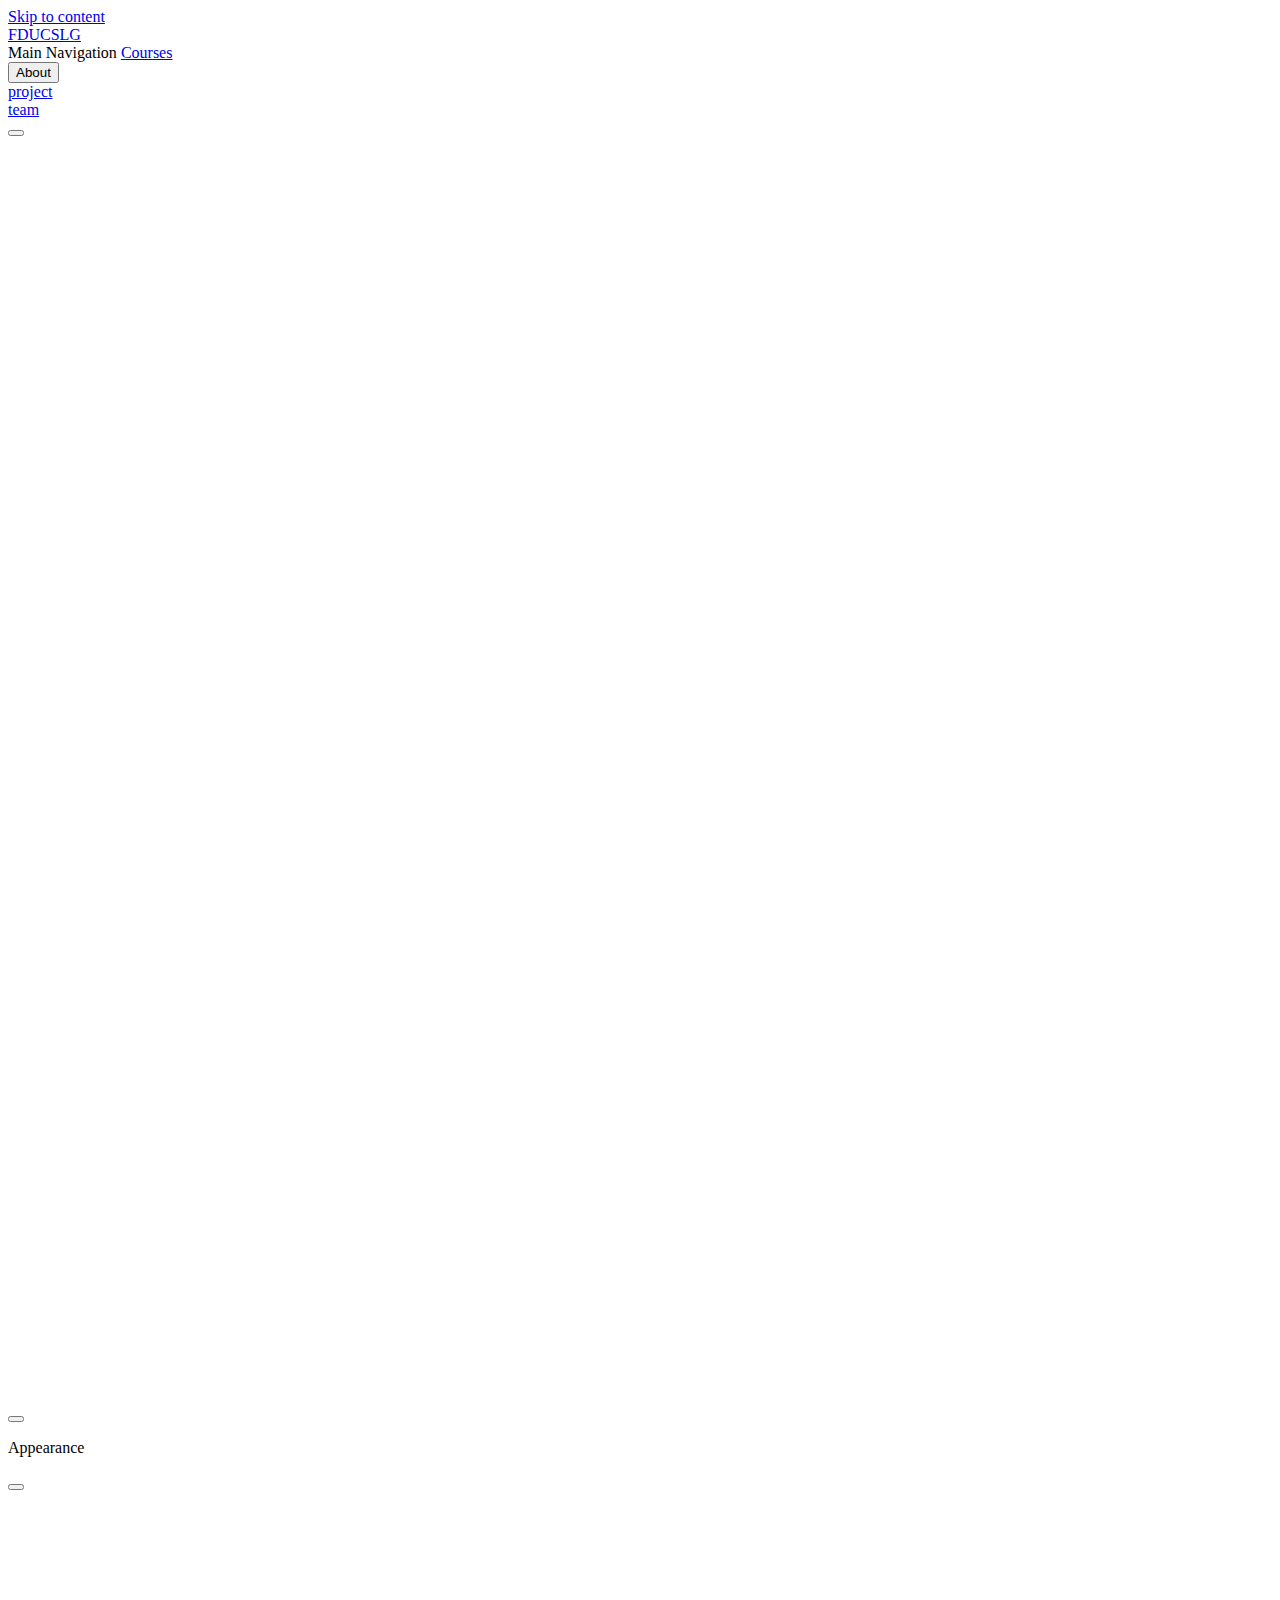
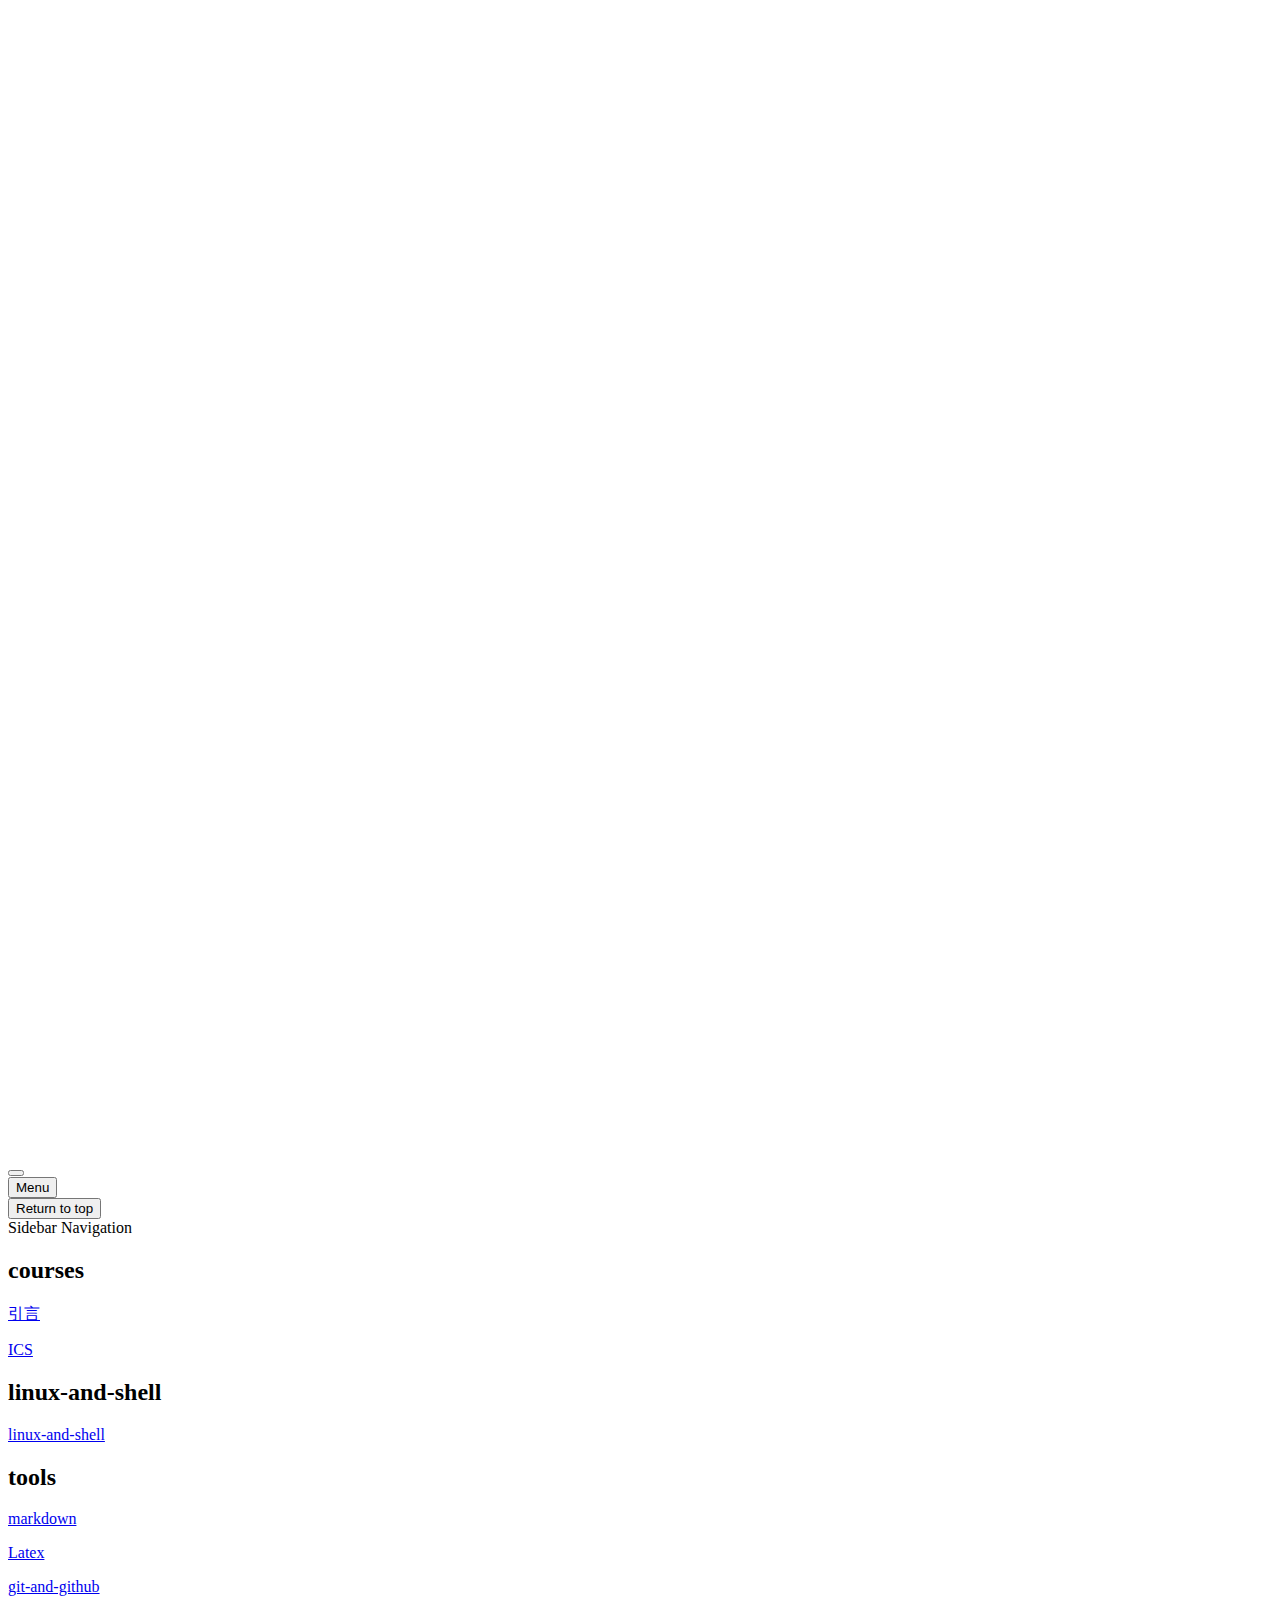
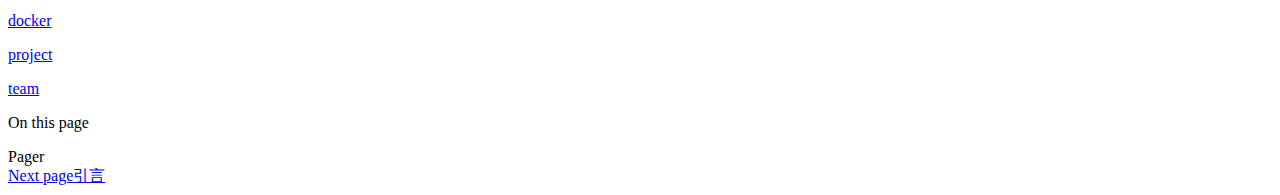
==== courses/index.html @ 4c43e483 "deploy" ====
<!DOCTYPE html>
<html lang="en-US" dir="ltr">
  <head>
    <meta charset="utf-8">
    <meta name="viewport" content="width=device-width,initial-scale=1">
    <title>COMP101</title>
    <meta name="description" content="FDUer 计算机入门指南">
    <meta name="generator" content="VitePress v1.6.3">
    <link rel="preload stylesheet" href="/docs/assets/style.CLTbpfSA.css" as="style">
    <link rel="preload stylesheet" href="/docs/vp-icons.css" as="style">
    
    <script type="module" src="/docs/assets/app.Bth8anwc.js"></script>
    <link rel="preload" href="/docs/assets/inter-roman-latin.Di8DUHzh.woff2" as="font" type="font/woff2" crossorigin="">
    <link rel="modulepreload" href="/docs/assets/chunks/theme.DZEos6UF.js">
    <link rel="modulepreload" href="/docs/assets/chunks/framework.BUmXqw1y.js">
    <link rel="modulepreload" href="/docs/assets/courses_index.md.DlpoioQP.lean.js">
    <script id="check-dark-mode">(()=>{const e=localStorage.getItem("vitepress-theme-appearance")||"auto",a=window.matchMedia("(prefers-color-scheme: dark)").matches;(!e||e==="auto"?a:e==="dark")&&document.documentElement.classList.add("dark")})();</script>
    <script id="check-mac-os">document.documentElement.classList.toggle("mac",/Mac|iPhone|iPod|iPad/i.test(navigator.platform));</script>
  </head>
  <body>
    <div id="app"><div class="Layout" data-v-bc69e1a8><!--[--><!--]--><!--[--><span tabindex="-1" data-v-fef01d4f></span><a href="#VPContent" class="VPSkipLink visually-hidden" data-v-fef01d4f>Skip to content</a><!--]--><!----><header class="VPNav" data-v-bc69e1a8 data-v-b13e4bf2><div class="VPNavBar" data-v-b13e4bf2 data-v-f122d96c><div class="wrapper" data-v-f122d96c><div class="container" data-v-f122d96c><div class="title" data-v-f122d96c><div class="VPNavBarTitle has-sidebar" data-v-f122d96c data-v-d7d91996><a class="title" href="/docs/" data-v-d7d91996><!--[--><!--]--><!--[--><img class="VPImage logo" src="/docs/fducslg.jpg" alt data-v-254b73f2><!--]--><span data-v-d7d91996>FDUCSLG</span><!--[--><!--]--></a></div></div><div class="content" data-v-f122d96c><div class="content-body" data-v-f122d96c><!--[--><!--]--><div class="VPNavBarSearch search" data-v-f122d96c><!----></div><nav aria-labelledby="main-nav-aria-label" class="VPNavBarMenu menu" data-v-f122d96c data-v-ba00bd65><span id="main-nav-aria-label" class="visually-hidden" data-v-ba00bd65> Main Navigation </span><!--[--><!--[--><a class="VPLink link VPNavBarMenuLink active" href="/docs/courses/" tabindex="0" data-v-ba00bd65 data-v-866f7ed4><!--[--><span data-v-866f7ed4>Courses</span><!--]--></a><!--]--><!--[--><div class="VPFlyout VPNavBarMenuGroup" data-v-ba00bd65 data-v-cfa24567><button type="button" class="button" aria-haspopup="true" aria-expanded="false" data-v-cfa24567><span class="text" data-v-cfa24567><!----><span data-v-cfa24567>About</span><span class="vpi-chevron-down text-icon" data-v-cfa24567></span></span></button><div class="menu" data-v-cfa24567><div class="VPMenu" data-v-cfa24567 data-v-31b7a7bc><div class="items" data-v-31b7a7bc><!--[--><!--[--><div class="VPMenuGroup" data-v-31b7a7bc data-v-de96a2af><!----><!--[--><!--[--><div class="VPMenuLink" data-v-de96a2af data-v-88a4738f><a class="VPLink link" href="/docs/project.html" data-v-88a4738f><!--[--><span data-v-88a4738f>project</span><!--]--></a></div><!--]--><!--[--><div class="VPMenuLink" data-v-de96a2af data-v-88a4738f><a class="VPLink link" href="/docs/team.html" data-v-88a4738f><!--[--><span data-v-88a4738f>team</span><!--]--></a></div><!--]--><!--]--></div><!--]--><!--]--></div><!--[--><!--]--></div></div></div><!--]--><!--]--></nav><!----><div class="VPNavBarAppearance appearance" data-v-f122d96c data-v-9d6ee57a><button class="VPSwitch VPSwitchAppearance" type="button" role="switch" title aria-checked="false" data-v-9d6ee57a data-v-882f1bdf data-v-c5e388d4><span class="check" data-v-c5e388d4><span class="icon" data-v-c5e388d4><!--[--><span class="vpi-sun sun" data-v-882f1bdf></span><span class="vpi-moon moon" data-v-882f1bdf></span><!--]--></span></span></button></div><div class="VPSocialLinks VPNavBarSocialLinks social-links" data-v-f122d96c data-v-8e28ae5a data-v-78a2d4bd><!--[--><a class="VPSocialLink no-icon" href="https://github.com/FDUCSLG" aria-label="github" target="_blank" rel="noopener" data-v-78a2d4bd data-v-060f8461><span class="vpi-social-github"></span></a><a class="VPSocialLink no-icon" href="..." aria-label target="_blank" rel="noopener" data-v-78a2d4bd data-v-060f8461><svg role="img" viewBox="0 0 24 24" xmlns="SVG namespace"><title>Dribbble</title><path d="M12...6.38z"/></svg></a><!--]--></div><div class="VPFlyout VPNavBarExtra extra" data-v-f122d96c data-v-e216a4ae data-v-cfa24567><button type="button" class="button" aria-haspopup="true" aria-expanded="false" aria-label="extra navigation" data-v-cfa24567><span class="vpi-more-horizontal icon" data-v-cfa24567></span></button><div class="menu" data-v-cfa24567><div class="VPMenu" data-v-cfa24567 data-v-31b7a7bc><!----><!--[--><!--[--><!----><div class="group" data-v-e216a4ae><div class="item appearance" data-v-e216a4ae><p class="label" data-v-e216a4ae>Appearance</p><div class="appearance-action" data-v-e216a4ae><button class="VPSwitch VPSwitchAppearance" type="button" role="switch" title aria-checked="false" data-v-e216a4ae data-v-882f1bdf data-v-c5e388d4><span class="check" data-v-c5e388d4><span class="icon" data-v-c5e388d4><!--[--><span class="vpi-sun sun" data-v-882f1bdf></span><span class="vpi-moon moon" data-v-882f1bdf></span><!--]--></span></span></button></div></div></div><div class="group" data-v-e216a4ae><div class="item social-links" data-v-e216a4ae><div class="VPSocialLinks social-links-list" data-v-e216a4ae data-v-78a2d4bd><!--[--><a class="VPSocialLink no-icon" href="https://github.com/FDUCSLG" aria-label="github" target="_blank" rel="noopener" data-v-78a2d4bd data-v-060f8461><span class="vpi-social-github"></span></a><a class="VPSocialLink no-icon" href="..." aria-label target="_blank" rel="noopener" data-v-78a2d4bd data-v-060f8461><svg role="img" viewBox="0 0 24 24" xmlns="SVG namespace"><title>Dribbble</title><path d="M12...6.38z"/></svg></a><!--]--></div></div></div><!--]--><!--]--></div></div></div><!--[--><!--]--><button type="button" class="VPNavBarHamburger hamburger" aria-label="mobile navigation" aria-expanded="false" aria-controls="VPNavScreen" data-v-f122d96c data-v-d00ab371><span class="container" data-v-d00ab371><span class="top" data-v-d00ab371></span><span class="middle" data-v-d00ab371></span><span class="bottom" data-v-d00ab371></span></span></button></div></div></div></div><div class="divider" data-v-f122d96c><div class="divider-line" data-v-f122d96c></div></div></div><!----></header><div class="VPLocalNav has-sidebar empty" data-v-bc69e1a8 data-v-21aabe9e><div class="container" data-v-21aabe9e><button class="menu" aria-expanded="false" aria-controls="VPSidebarNav" data-v-21aabe9e><span class="vpi-align-left menu-icon" data-v-21aabe9e></span><span class="menu-text" data-v-21aabe9e>Menu</span></button><div class="VPLocalNavOutlineDropdown" style="--vp-vh:0px;" data-v-21aabe9e data-v-78093f32><button data-v-78093f32>Return to top</button><!----></div></div></div><aside class="VPSidebar" data-v-bc69e1a8 data-v-579c49f9><div class="curtain" data-v-579c49f9></div><nav class="nav" id="VPSidebarNav" aria-labelledby="sidebar-aria-label" tabindex="-1" data-v-579c49f9><span class="visually-hidden" id="sidebar-aria-label" data-v-579c49f9> Sidebar Navigation </span><!--[--><!--]--><!--[--><div class="no-transition group" data-v-0e60d2ad><section class="VPSidebarItem level-0 collapsible collapsed" data-v-0e60d2ad data-v-812feba1><div class="item" role="button" tabindex="0" data-v-812feba1><div class="indicator" data-v-812feba1></div><h2 class="text" data-v-812feba1>courses</h2><div class="caret" role="button" aria-label="toggle section" tabindex="0" data-v-812feba1><span class="vpi-chevron-right caret-icon" data-v-812feba1></span></div></div><div class="items" data-v-812feba1><!--[--><div class="VPSidebarItem level-1 is-link" data-v-812feba1 data-v-812feba1><div class="item" data-v-812feba1><div class="indicator" data-v-812feba1></div><a class="VPLink link link" href="/docs/courses/index.html" data-v-812feba1><!--[--><p class="text" data-v-812feba1>引言</p><!--]--></a><!----></div><!----></div><div class="VPSidebarItem level-1 is-link" data-v-812feba1 data-v-812feba1><div class="item" data-v-812feba1><div class="indicator" data-v-812feba1></div><a class="VPLink link link" href="/docs/courses/ICS.html" data-v-812feba1><!--[--><p class="text" data-v-812feba1>ICS</p><!--]--></a><!----></div><!----></div><!--]--></div></section></div><div class="no-transition group" data-v-0e60d2ad><section class="VPSidebarItem level-0 collapsible collapsed" data-v-0e60d2ad data-v-812feba1><div class="item" role="button" tabindex="0" data-v-812feba1><div class="indicator" data-v-812feba1></div><h2 class="text" data-v-812feba1>linux-and-shell</h2><div class="caret" role="button" aria-label="toggle section" tabindex="0" data-v-812feba1><span class="vpi-chevron-right caret-icon" data-v-812feba1></span></div></div><div class="items" data-v-812feba1><!--[--><div class="VPSidebarItem level-1 is-link" data-v-812feba1 data-v-812feba1><div class="item" data-v-812feba1><div class="indicator" data-v-812feba1></div><a class="VPLink link link" href="/docs/linux-and-shell/linux-and-shell.html" data-v-812feba1><!--[--><p class="text" data-v-812feba1>linux-and-shell</p><!--]--></a><!----></div><!----></div><!--]--></div></section></div><div class="no-transition group" data-v-0e60d2ad><section class="VPSidebarItem level-0 collapsible collapsed" data-v-0e60d2ad data-v-812feba1><div class="item" role="button" tabindex="0" data-v-812feba1><div class="indicator" data-v-812feba1></div><h2 class="text" data-v-812feba1>tools</h2><div class="caret" role="button" aria-label="toggle section" tabindex="0" data-v-812feba1><span class="vpi-chevron-right caret-icon" data-v-812feba1></span></div></div><div class="items" data-v-812feba1><!--[--><div class="VPSidebarItem level-1 is-link" data-v-812feba1 data-v-812feba1><div class="item" data-v-812feba1><div class="indicator" data-v-812feba1></div><a class="VPLink link link" href="/docs/tools/markdown.html" data-v-812feba1><!--[--><p class="text" data-v-812feba1>markdown</p><!--]--></a><!----></div><!----></div><div class="VPSidebarItem level-1 is-link" data-v-812feba1 data-v-812feba1><div class="item" data-v-812feba1><div class="indicator" data-v-812feba1></div><a class="VPLink link link" href="/docs/tools/Latex.html" data-v-812feba1><!--[--><p class="text" data-v-812feba1>Latex</p><!--]--></a><!----></div><!----></div><div class="VPSidebarItem level-1 is-link" data-v-812feba1 data-v-812feba1><div class="item" data-v-812feba1><div class="indicator" data-v-812feba1></div><a class="VPLink link link" href="/docs/tools/git-and-github.html" data-v-812feba1><!--[--><p class="text" data-v-812feba1>git-and-github</p><!--]--></a><!----></div><!----></div><div class="VPSidebarItem level-1 is-link" data-v-812feba1 data-v-812feba1><div class="item" data-v-812feba1><div class="indicator" data-v-812feba1></div><a class="VPLink link link" href="/docs/tools/docker.html" data-v-812feba1><!--[--><p class="text" data-v-812feba1>docker</p><!--]--></a><!----></div><!----></div><!--]--></div></section></div><div class="no-transition group" data-v-0e60d2ad><section class="VPSidebarItem level-0" data-v-0e60d2ad data-v-812feba1><!----><div class="items" data-v-812feba1><!--[--><div class="VPSidebarItem level-1 is-link" data-v-812feba1 data-v-812feba1><div class="item" data-v-812feba1><div class="indicator" data-v-812feba1></div><a class="VPLink link link" href="/docs/project.html" data-v-812feba1><!--[--><p class="text" data-v-812feba1>project</p><!--]--></a><!----></div><!----></div><div class="VPSidebarItem level-1 is-link" data-v-812feba1 data-v-812feba1><div class="item" data-v-812feba1><div class="indicator" data-v-812feba1></div><a class="VPLink link link" href="/docs/team.html" data-v-812feba1><!--[--><p class="text" data-v-812feba1>team</p><!--]--></a><!----></div><!----></div><!--]--></div></section></div><!--]--><!--[--><!--]--></nav></aside><div class="VPContent has-sidebar" id="VPContent" data-v-bc69e1a8 data-v-b0245a29><div class="VPDoc has-sidebar has-aside" data-v-b0245a29 data-v-625e2247><!--[--><!--]--><div class="container" data-v-625e2247><div class="aside" data-v-625e2247><div class="aside-curtain" data-v-625e2247></div><div class="aside-container" data-v-625e2247><div class="aside-content" data-v-625e2247><div class="VPDocAside" data-v-625e2247 data-v-6202d192><!--[--><!--]--><!--[--><!--]--><nav aria-labelledby="doc-outline-aria-label" class="VPDocAsideOutline" data-v-6202d192 data-v-a1863ca6><div class="content" data-v-a1863ca6><div class="outline-marker" data-v-a1863ca6></div><div aria-level="2" class="outline-title" id="doc-outline-aria-label" role="heading" data-v-a1863ca6>On this page</div><ul class="VPDocOutlineItem root" data-v-a1863ca6 data-v-ea9059da><!--[--><!--]--></ul></div></nav><!--[--><!--]--><div class="spacer" data-v-6202d192></div><!--[--><!--]--><!----><!--[--><!--]--><!--[--><!--]--></div></div></div></div><div class="content" data-v-625e2247><div class="content-container" data-v-625e2247><!--[--><!--]--><main class="main" data-v-625e2247><div style="position:relative;" class="vp-doc _docs_courses_" data-v-625e2247><div></div></div></main><footer class="VPDocFooter" data-v-625e2247 data-v-1a5d402b><!--[--><!--]--><!----><nav class="prev-next" aria-labelledby="doc-footer-aria-label" data-v-1a5d402b><span class="visually-hidden" id="doc-footer-aria-label" data-v-1a5d402b>Pager</span><div class="pager" data-v-1a5d402b><!----></div><div class="pager" data-v-1a5d402b><a class="VPLink link pager-link next" href="/docs/courses/index.html" data-v-1a5d402b><!--[--><span class="desc" data-v-1a5d402b>Next page</span><span class="title" data-v-1a5d402b>引言</span><!--]--></a></div></nav></footer><!--[--><!--]--></div></div></div><!--[--><!--]--></div></div><!----><!--[--><!--]--></div></div>
    <script>window.__VP_HASH_MAP__=JSON.parse("{\"courses_ics.md\":\"CmT0Hfr-\",\"courses_index.md\":\"DlpoioQP\",\"index.md\":\"lkzffqEI\",\"linux-and-shell_index.md\":\"CTfNsvpj\",\"linux-and-shell_linux-and-shell.md\":\"otabSEup\",\"project.md\":\"Cs6H7i9M\",\"team.md\":\"Dptgu8RI\",\"tools_docker.md\":\"BBCgdJ4T\",\"tools_git-and-github.md\":\"BLvmlWgS\",\"tools_index.md\":\"Bjr3H241\",\"tools_latex.md\":\"BGCuaYR_\",\"tools_markdown.md\":\"DChO9HL3\"}");window.__VP_SITE_DATA__=JSON.parse("{\"lang\":\"en-US\",\"dir\":\"ltr\",\"title\":\"COMP101\",\"description\":\"FDUer 计算机入门指南\",\"base\":\"/docs/\",\"head\":[],\"router\":{\"prefetchLinks\":true},\"appearance\":true,\"themeConfig\":{\"siteTitle\":\"FDUCSLG\",\"logo\":\"/fducslg.jpg\",\"nav\":[{\"text\":\"Courses\",\"link\":\"/courses/\"},{\"text\":\"About\",\"items\":[{\"items\":[{\"text\":\"project\",\"link\":\"/project\"},{\"text\":\"team\",\"link\":\"/team\"}]}]}],\"socialLinks\":[{\"icon\":\"github\",\"link\":\"https://github.com/FDUCSLG\"},{\"icon\":{\"svg\":\"<svg role=\\\"img\\\" viewBox=\\\"0 0 24 24\\\" xmlns=\\\"SVG namespace\\\"><title>Dribbble</title><path d=\\\"M12...6.38z\\\"/></svg>\"},\"link\":\"...\"}],\"sidebar\":[{\"text\":\"courses\",\"collapsible\":true,\"collapsed\":true,\"items\":[{\"text\":\"引言\",\"link\":\"/courses/index\"},{\"text\":\"ICS\",\"link\":\"/courses/ICS\"}]},{\"text\":\"linux-and-shell\",\"collapsible\":true,\"collapsed\":true,\"items\":[{\"text\":\"linux-and-shell\",\"link\":\"/linux-and-shell/linux-and-shell\"}]},{\"text\":\"tools\",\"collapsible\":true,\"collapsed\":true,\"items\":[{\"text\":\"markdown\",\"link\":\"tools/markdown\"},{\"text\":\"Latex\",\"link\":\"tools/Latex\"},{\"text\":\"git-and-github\",\"link\":\"tools/git-and-github\"},{\"text\":\"docker\",\"link\":\"tools/docker\"}]},{\"text\":\"project\",\"link\":\"project\"},{\"text\":\"team\",\"link\":\"team\"}]},\"locales\":{},\"scrollOffset\":134,\"cleanUrls\":false}");</script>
    
  </body>
</html>
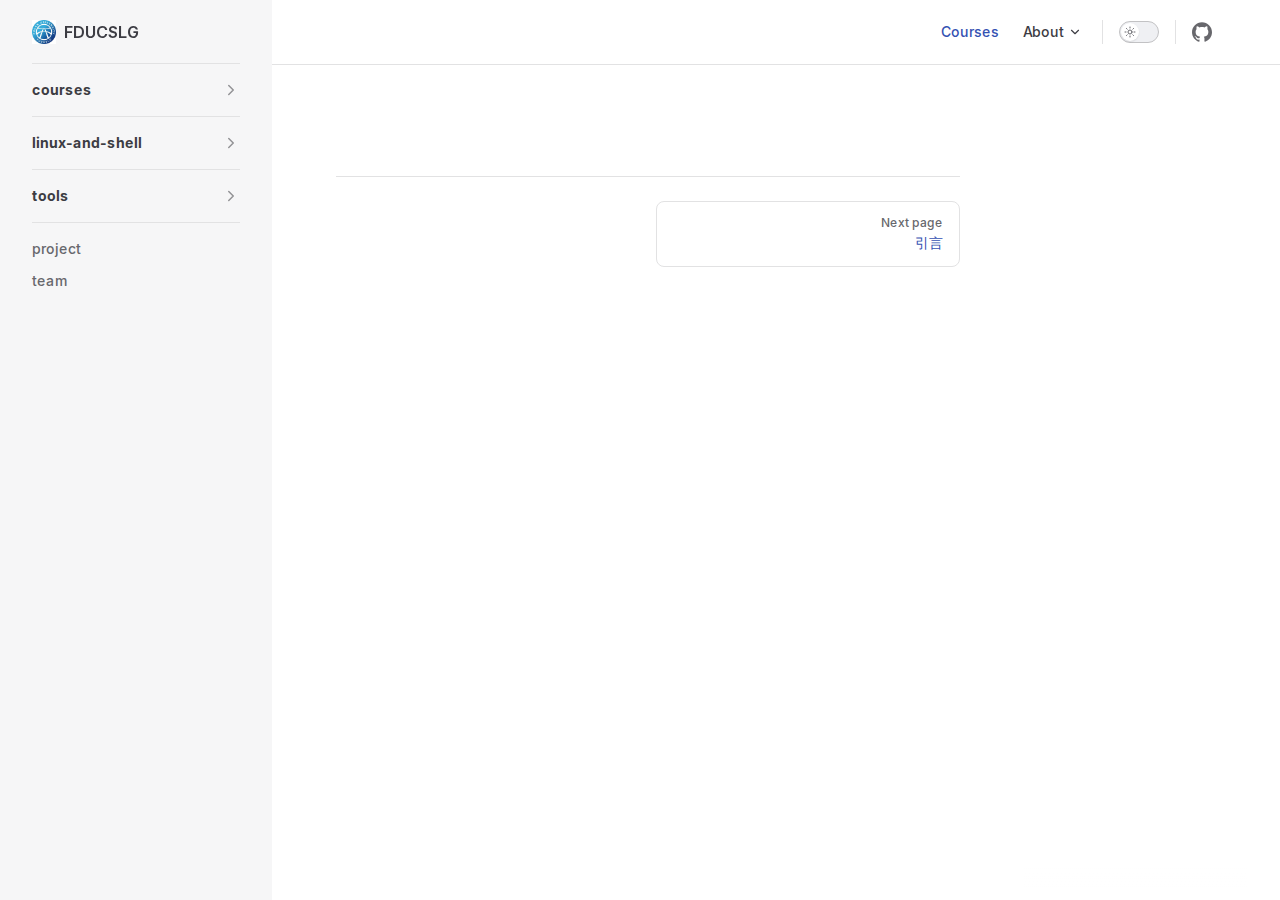
==== commit f03c01c4: "deploy" ====
--- a/courses/index.html
+++ b/courses/index.html
@@ -6,20 +6,20 @@
     <title>COMP101</title>
     <meta name="description" content="FDUer 计算机入门指南">
     <meta name="generator" content="VitePress v1.6.3">
-    <link rel="preload stylesheet" href="/docs/assets/style.CLTbpfSA.css" as="style">
-    <link rel="preload stylesheet" href="/docs/vp-icons.css" as="style">
+    <link rel="preload stylesheet" href="/assets/style.6I2OlNvL.css" as="style">
+    <link rel="preload stylesheet" href="/vp-icons.css" as="style">
     
-    <script type="module" src="/docs/assets/app.Bth8anwc.js"></script>
-    <link rel="preload" href="/docs/assets/inter-roman-latin.Di8DUHzh.woff2" as="font" type="font/woff2" crossorigin="">
-    <link rel="modulepreload" href="/docs/assets/chunks/theme.DZEos6UF.js">
-    <link rel="modulepreload" href="/docs/assets/chunks/framework.BUmXqw1y.js">
-    <link rel="modulepreload" href="/docs/assets/courses_index.md.DlpoioQP.lean.js">
+    <script type="module" src="/assets/app.DfUfCOgh.js"></script>
+    <link rel="preload" href="/assets/inter-roman-latin.Di8DUHzh.woff2" as="font" type="font/woff2" crossorigin="">
+    <link rel="modulepreload" href="/assets/chunks/theme.C5nlkww_.js">
+    <link rel="modulepreload" href="/assets/chunks/framework.Dh1jimFm.js">
+    <link rel="modulepreload" href="/assets/courses_index.md.CqXRJ0dq.lean.js">
     <script id="check-dark-mode">(()=>{const e=localStorage.getItem("vitepress-theme-appearance")||"auto",a=window.matchMedia("(prefers-color-scheme: dark)").matches;(!e||e==="auto"?a:e==="dark")&&document.documentElement.classList.add("dark")})();</script>
     <script id="check-mac-os">document.documentElement.classList.toggle("mac",/Mac|iPhone|iPod|iPad/i.test(navigator.platform));</script>
   </head>
   <body>
-    <div id="app"><div class="Layout" data-v-bc69e1a8><!--[--><!--]--><!--[--><span tabindex="-1" data-v-fef01d4f></span><a href="#VPContent" class="VPSkipLink visually-hidden" data-v-fef01d4f>Skip to content</a><!--]--><!----><header class="VPNav" data-v-bc69e1a8 data-v-b13e4bf2><div class="VPNavBar" data-v-b13e4bf2 data-v-f122d96c><div class="wrapper" data-v-f122d96c><div class="container" data-v-f122d96c><div class="title" data-v-f122d96c><div class="VPNavBarTitle has-sidebar" data-v-f122d96c data-v-d7d91996><a class="title" href="/docs/" data-v-d7d91996><!--[--><!--]--><!--[--><img class="VPImage logo" src="/docs/fducslg.jpg" alt data-v-254b73f2><!--]--><span data-v-d7d91996>FDUCSLG</span><!--[--><!--]--></a></div></div><div class="content" data-v-f122d96c><div class="content-body" data-v-f122d96c><!--[--><!--]--><div class="VPNavBarSearch search" data-v-f122d96c><!----></div><nav aria-labelledby="main-nav-aria-label" class="VPNavBarMenu menu" data-v-f122d96c data-v-ba00bd65><span id="main-nav-aria-label" class="visually-hidden" data-v-ba00bd65> Main Navigation </span><!--[--><!--[--><a class="VPLink link VPNavBarMenuLink active" href="/docs/courses/" tabindex="0" data-v-ba00bd65 data-v-866f7ed4><!--[--><span data-v-866f7ed4>Courses</span><!--]--></a><!--]--><!--[--><div class="VPFlyout VPNavBarMenuGroup" data-v-ba00bd65 data-v-cfa24567><button type="button" class="button" aria-haspopup="true" aria-expanded="false" data-v-cfa24567><span class="text" data-v-cfa24567><!----><span data-v-cfa24567>About</span><span class="vpi-chevron-down text-icon" data-v-cfa24567></span></span></button><div class="menu" data-v-cfa24567><div class="VPMenu" data-v-cfa24567 data-v-31b7a7bc><div class="items" data-v-31b7a7bc><!--[--><!--[--><div class="VPMenuGroup" data-v-31b7a7bc data-v-de96a2af><!----><!--[--><!--[--><div class="VPMenuLink" data-v-de96a2af data-v-88a4738f><a class="VPLink link" href="/docs/project.html" data-v-88a4738f><!--[--><span data-v-88a4738f>project</span><!--]--></a></div><!--]--><!--[--><div class="VPMenuLink" data-v-de96a2af data-v-88a4738f><a class="VPLink link" href="/docs/team.html" data-v-88a4738f><!--[--><span data-v-88a4738f>team</span><!--]--></a></div><!--]--><!--]--></div><!--]--><!--]--></div><!--[--><!--]--></div></div></div><!--]--><!--]--></nav><!----><div class="VPNavBarAppearance appearance" data-v-f122d96c data-v-9d6ee57a><button class="VPSwitch VPSwitchAppearance" type="button" role="switch" title aria-checked="false" data-v-9d6ee57a data-v-882f1bdf data-v-c5e388d4><span class="check" data-v-c5e388d4><span class="icon" data-v-c5e388d4><!--[--><span class="vpi-sun sun" data-v-882f1bdf></span><span class="vpi-moon moon" data-v-882f1bdf></span><!--]--></span></span></button></div><div class="VPSocialLinks VPNavBarSocialLinks social-links" data-v-f122d96c data-v-8e28ae5a data-v-78a2d4bd><!--[--><a class="VPSocialLink no-icon" href="https://github.com/FDUCSLG" aria-label="github" target="_blank" rel="noopener" data-v-78a2d4bd data-v-060f8461><span class="vpi-social-github"></span></a><a class="VPSocialLink no-icon" href="..." aria-label target="_blank" rel="noopener" data-v-78a2d4bd data-v-060f8461><svg role="img" viewBox="0 0 24 24" xmlns="SVG namespace"><title>Dribbble</title><path d="M12...6.38z"/></svg></a><!--]--></div><div class="VPFlyout VPNavBarExtra extra" data-v-f122d96c data-v-e216a4ae data-v-cfa24567><button type="button" class="button" aria-haspopup="true" aria-expanded="false" aria-label="extra navigation" data-v-cfa24567><span class="vpi-more-horizontal icon" data-v-cfa24567></span></button><div class="menu" data-v-cfa24567><div class="VPMenu" data-v-cfa24567 data-v-31b7a7bc><!----><!--[--><!--[--><!----><div class="group" data-v-e216a4ae><div class="item appearance" data-v-e216a4ae><p class="label" data-v-e216a4ae>Appearance</p><div class="appearance-action" data-v-e216a4ae><button class="VPSwitch VPSwitchAppearance" type="button" role="switch" title aria-checked="false" data-v-e216a4ae data-v-882f1bdf data-v-c5e388d4><span class="check" data-v-c5e388d4><span class="icon" data-v-c5e388d4><!--[--><span class="vpi-sun sun" data-v-882f1bdf></span><span class="vpi-moon moon" data-v-882f1bdf></span><!--]--></span></span></button></div></div></div><div class="group" data-v-e216a4ae><div class="item social-links" data-v-e216a4ae><div class="VPSocialLinks social-links-list" data-v-e216a4ae data-v-78a2d4bd><!--[--><a class="VPSocialLink no-icon" href="https://github.com/FDUCSLG" aria-label="github" target="_blank" rel="noopener" data-v-78a2d4bd data-v-060f8461><span class="vpi-social-github"></span></a><a class="VPSocialLink no-icon" href="..." aria-label target="_blank" rel="noopener" data-v-78a2d4bd data-v-060f8461><svg role="img" viewBox="0 0 24 24" xmlns="SVG namespace"><title>Dribbble</title><path d="M12...6.38z"/></svg></a><!--]--></div></div></div><!--]--><!--]--></div></div></div><!--[--><!--]--><button type="button" class="VPNavBarHamburger hamburger" aria-label="mobile navigation" aria-expanded="false" aria-controls="VPNavScreen" data-v-f122d96c data-v-d00ab371><span class="container" data-v-d00ab371><span class="top" data-v-d00ab371></span><span class="middle" data-v-d00ab371></span><span class="bottom" data-v-d00ab371></span></span></button></div></div></div></div><div class="divider" data-v-f122d96c><div class="divider-line" data-v-f122d96c></div></div></div><!----></header><div class="VPLocalNav has-sidebar empty" data-v-bc69e1a8 data-v-21aabe9e><div class="container" data-v-21aabe9e><button class="menu" aria-expanded="false" aria-controls="VPSidebarNav" data-v-21aabe9e><span class="vpi-align-left menu-icon" data-v-21aabe9e></span><span class="menu-text" data-v-21aabe9e>Menu</span></button><div class="VPLocalNavOutlineDropdown" style="--vp-vh:0px;" data-v-21aabe9e data-v-78093f32><button data-v-78093f32>Return to top</button><!----></div></div></div><aside class="VPSidebar" data-v-bc69e1a8 data-v-579c49f9><div class="curtain" data-v-579c49f9></div><nav class="nav" id="VPSidebarNav" aria-labelledby="sidebar-aria-label" tabindex="-1" data-v-579c49f9><span class="visually-hidden" id="sidebar-aria-label" data-v-579c49f9> Sidebar Navigation </span><!--[--><!--]--><!--[--><div class="no-transition group" data-v-0e60d2ad><section class="VPSidebarItem level-0 collapsible collapsed" data-v-0e60d2ad data-v-812feba1><div class="item" role="button" tabindex="0" data-v-812feba1><div class="indicator" data-v-812feba1></div><h2 class="text" data-v-812feba1>courses</h2><div class="caret" role="button" aria-label="toggle section" tabindex="0" data-v-812feba1><span class="vpi-chevron-right caret-icon" data-v-812feba1></span></div></div><div class="items" data-v-812feba1><!--[--><div class="VPSidebarItem level-1 is-link" data-v-812feba1 data-v-812feba1><div class="item" data-v-812feba1><div class="indicator" data-v-812feba1></div><a class="VPLink link link" href="/docs/courses/index.html" data-v-812feba1><!--[--><p class="text" data-v-812feba1>引言</p><!--]--></a><!----></div><!----></div><div class="VPSidebarItem level-1 is-link" data-v-812feba1 data-v-812feba1><div class="item" data-v-812feba1><div class="indicator" data-v-812feba1></div><a class="VPLink link link" href="/docs/courses/ICS.html" data-v-812feba1><!--[--><p class="text" data-v-812feba1>ICS</p><!--]--></a><!----></div><!----></div><!--]--></div></section></div><div class="no-transition group" data-v-0e60d2ad><section class="VPSidebarItem level-0 collapsible collapsed" data-v-0e60d2ad data-v-812feba1><div class="item" role="button" tabindex="0" data-v-812feba1><div class="indicator" data-v-812feba1></div><h2 class="text" data-v-812feba1>linux-and-shell</h2><div class="caret" role="button" aria-label="toggle section" tabindex="0" data-v-812feba1><span class="vpi-chevron-right caret-icon" data-v-812feba1></span></div></div><div class="items" data-v-812feba1><!--[--><div class="VPSidebarItem level-1 is-link" data-v-812feba1 data-v-812feba1><div class="item" data-v-812feba1><div class="indicator" data-v-812feba1></div><a class="VPLink link link" href="/docs/linux-and-shell/linux-and-shell.html" data-v-812feba1><!--[--><p class="text" data-v-812feba1>linux-and-shell</p><!--]--></a><!----></div><!----></div><!--]--></div></section></div><div class="no-transition group" data-v-0e60d2ad><section class="VPSidebarItem level-0 collapsible collapsed" data-v-0e60d2ad data-v-812feba1><div class="item" role="button" tabindex="0" data-v-812feba1><div class="indicator" data-v-812feba1></div><h2 class="text" data-v-812feba1>tools</h2><div class="caret" role="button" aria-label="toggle section" tabindex="0" data-v-812feba1><span class="vpi-chevron-right caret-icon" data-v-812feba1></span></div></div><div class="items" data-v-812feba1><!--[--><div class="VPSidebarItem level-1 is-link" data-v-812feba1 data-v-812feba1><div class="item" data-v-812feba1><div class="indicator" data-v-812feba1></div><a class="VPLink link link" href="/docs/tools/markdown.html" data-v-812feba1><!--[--><p class="text" data-v-812feba1>markdown</p><!--]--></a><!----></div><!----></div><div class="VPSidebarItem level-1 is-link" data-v-812feba1 data-v-812feba1><div class="item" data-v-812feba1><div class="indicator" data-v-812feba1></div><a class="VPLink link link" href="/docs/tools/Latex.html" data-v-812feba1><!--[--><p class="text" data-v-812feba1>Latex</p><!--]--></a><!----></div><!----></div><div class="VPSidebarItem level-1 is-link" data-v-812feba1 data-v-812feba1><div class="item" data-v-812feba1><div class="indicator" data-v-812feba1></div><a class="VPLink link link" href="/docs/tools/git-and-github.html" data-v-812feba1><!--[--><p class="text" data-v-812feba1>git-and-github</p><!--]--></a><!----></div><!----></div><div class="VPSidebarItem level-1 is-link" data-v-812feba1 data-v-812feba1><div class="item" data-v-812feba1><div class="indicator" data-v-812feba1></div><a class="VPLink link link" href="/docs/tools/docker.html" data-v-812feba1><!--[--><p class="text" data-v-812feba1>docker</p><!--]--></a><!----></div><!----></div><!--]--></div></section></div><div class="no-transition group" data-v-0e60d2ad><section class="VPSidebarItem level-0" data-v-0e60d2ad data-v-812feba1><!----><div class="items" data-v-812feba1><!--[--><div class="VPSidebarItem level-1 is-link" data-v-812feba1 data-v-812feba1><div class="item" data-v-812feba1><div class="indicator" data-v-812feba1></div><a class="VPLink link link" href="/docs/project.html" data-v-812feba1><!--[--><p class="text" data-v-812feba1>project</p><!--]--></a><!----></div><!----></div><div class="VPSidebarItem level-1 is-link" data-v-812feba1 data-v-812feba1><div class="item" data-v-812feba1><div class="indicator" data-v-812feba1></div><a class="VPLink link link" href="/docs/team.html" data-v-812feba1><!--[--><p class="text" data-v-812feba1>team</p><!--]--></a><!----></div><!----></div><!--]--></div></section></div><!--]--><!--[--><!--]--></nav></aside><div class="VPContent has-sidebar" id="VPContent" data-v-bc69e1a8 data-v-b0245a29><div class="VPDoc has-sidebar has-aside" data-v-b0245a29 data-v-625e2247><!--[--><!--]--><div class="container" data-v-625e2247><div class="aside" data-v-625e2247><div class="aside-curtain" data-v-625e2247></div><div class="aside-container" data-v-625e2247><div class="aside-content" data-v-625e2247><div class="VPDocAside" data-v-625e2247 data-v-6202d192><!--[--><!--]--><!--[--><!--]--><nav aria-labelledby="doc-outline-aria-label" class="VPDocAsideOutline" data-v-6202d192 data-v-a1863ca6><div class="content" data-v-a1863ca6><div class="outline-marker" data-v-a1863ca6></div><div aria-level="2" class="outline-title" id="doc-outline-aria-label" role="heading" data-v-a1863ca6>On this page</div><ul class="VPDocOutlineItem root" data-v-a1863ca6 data-v-ea9059da><!--[--><!--]--></ul></div></nav><!--[--><!--]--><div class="spacer" data-v-6202d192></div><!--[--><!--]--><!----><!--[--><!--]--><!--[--><!--]--></div></div></div></div><div class="content" data-v-625e2247><div class="content-container" data-v-625e2247><!--[--><!--]--><main class="main" data-v-625e2247><div style="position:relative;" class="vp-doc _docs_courses_" data-v-625e2247><div></div></div></main><footer class="VPDocFooter" data-v-625e2247 data-v-1a5d402b><!--[--><!--]--><!----><nav class="prev-next" aria-labelledby="doc-footer-aria-label" data-v-1a5d402b><span class="visually-hidden" id="doc-footer-aria-label" data-v-1a5d402b>Pager</span><div class="pager" data-v-1a5d402b><!----></div><div class="pager" data-v-1a5d402b><a class="VPLink link pager-link next" href="/docs/courses/index.html" data-v-1a5d402b><!--[--><span class="desc" data-v-1a5d402b>Next page</span><span class="title" data-v-1a5d402b>引言</span><!--]--></a></div></nav></footer><!--[--><!--]--></div></div></div><!--[--><!--]--></div></div><!----><!--[--><!--]--></div></div>
-    <script>window.__VP_HASH_MAP__=JSON.parse("{\"courses_ics.md\":\"CmT0Hfr-\",\"courses_index.md\":\"DlpoioQP\",\"index.md\":\"lkzffqEI\",\"linux-and-shell_index.md\":\"CTfNsvpj\",\"linux-and-shell_linux-and-shell.md\":\"otabSEup\",\"project.md\":\"Cs6H7i9M\",\"team.md\":\"Dptgu8RI\",\"tools_docker.md\":\"BBCgdJ4T\",\"tools_git-and-github.md\":\"BLvmlWgS\",\"tools_index.md\":\"Bjr3H241\",\"tools_latex.md\":\"BGCuaYR_\",\"tools_markdown.md\":\"DChO9HL3\"}");window.__VP_SITE_DATA__=JSON.parse("{\"lang\":\"en-US\",\"dir\":\"ltr\",\"title\":\"COMP101\",\"description\":\"FDUer 计算机入门指南\",\"base\":\"/docs/\",\"head\":[],\"router\":{\"prefetchLinks\":true},\"appearance\":true,\"themeConfig\":{\"siteTitle\":\"FDUCSLG\",\"logo\":\"/fducslg.jpg\",\"nav\":[{\"text\":\"Courses\",\"link\":\"/courses/\"},{\"text\":\"About\",\"items\":[{\"items\":[{\"text\":\"project\",\"link\":\"/project\"},{\"text\":\"team\",\"link\":\"/team\"}]}]}],\"socialLinks\":[{\"icon\":\"github\",\"link\":\"https://github.com/FDUCSLG\"},{\"icon\":{\"svg\":\"<svg role=\\\"img\\\" viewBox=\\\"0 0 24 24\\\" xmlns=\\\"SVG namespace\\\"><title>Dribbble</title><path d=\\\"M12...6.38z\\\"/></svg>\"},\"link\":\"...\"}],\"sidebar\":[{\"text\":\"courses\",\"collapsible\":true,\"collapsed\":true,\"items\":[{\"text\":\"引言\",\"link\":\"/courses/index\"},{\"text\":\"ICS\",\"link\":\"/courses/ICS\"}]},{\"text\":\"linux-and-shell\",\"collapsible\":true,\"collapsed\":true,\"items\":[{\"text\":\"linux-and-shell\",\"link\":\"/linux-and-shell/linux-and-shell\"}]},{\"text\":\"tools\",\"collapsible\":true,\"collapsed\":true,\"items\":[{\"text\":\"markdown\",\"link\":\"tools/markdown\"},{\"text\":\"Latex\",\"link\":\"tools/Latex\"},{\"text\":\"git-and-github\",\"link\":\"tools/git-and-github\"},{\"text\":\"docker\",\"link\":\"tools/docker\"}]},{\"text\":\"project\",\"link\":\"project\"},{\"text\":\"team\",\"link\":\"team\"}]},\"locales\":{},\"scrollOffset\":134,\"cleanUrls\":false}");</script>
+    <div id="app"><div class="Layout" data-v-bc69e1a8><!--[--><!--]--><!--[--><span tabindex="-1" data-v-fef01d4f></span><a href="#VPContent" class="VPSkipLink visually-hidden" data-v-fef01d4f>Skip to content</a><!--]--><!----><header class="VPNav" data-v-bc69e1a8 data-v-b13e4bf2><div class="VPNavBar" data-v-b13e4bf2 data-v-f122d96c><div class="wrapper" data-v-f122d96c><div class="container" data-v-f122d96c><div class="title" data-v-f122d96c><div class="VPNavBarTitle has-sidebar" data-v-f122d96c data-v-d7d91996><a class="title" href="/" data-v-d7d91996><!--[--><!--]--><!--[--><img class="VPImage logo" src="/fducslg.jpg" alt data-v-254b73f2><!--]--><span data-v-d7d91996>FDUCSLG</span><!--[--><!--]--></a></div></div><div class="content" data-v-f122d96c><div class="content-body" data-v-f122d96c><!--[--><!--]--><div class="VPNavBarSearch search" data-v-f122d96c><!----></div><nav aria-labelledby="main-nav-aria-label" class="VPNavBarMenu menu" data-v-f122d96c data-v-ba00bd65><span id="main-nav-aria-label" class="visually-hidden" data-v-ba00bd65> Main Navigation </span><!--[--><!--[--><a class="VPLink link VPNavBarMenuLink active" href="/courses/" tabindex="0" data-v-ba00bd65 data-v-866f7ed4><!--[--><span data-v-866f7ed4>Courses</span><!--]--></a><!--]--><!--[--><div class="VPFlyout VPNavBarMenuGroup" data-v-ba00bd65 data-v-cfa24567><button type="button" class="button" aria-haspopup="true" aria-expanded="false" data-v-cfa24567><span class="text" data-v-cfa24567><!----><span data-v-cfa24567>About</span><span class="vpi-chevron-down text-icon" data-v-cfa24567></span></span></button><div class="menu" data-v-cfa24567><div class="VPMenu" data-v-cfa24567 data-v-31b7a7bc><div class="items" data-v-31b7a7bc><!--[--><!--[--><div class="VPMenuGroup" data-v-31b7a7bc data-v-de96a2af><!----><!--[--><!--[--><div class="VPMenuLink" data-v-de96a2af data-v-88a4738f><a class="VPLink link" href="/project.html" data-v-88a4738f><!--[--><span data-v-88a4738f>project</span><!--]--></a></div><!--]--><!--[--><div class="VPMenuLink" data-v-de96a2af data-v-88a4738f><a class="VPLink link" href="/team.html" data-v-88a4738f><!--[--><span data-v-88a4738f>team</span><!--]--></a></div><!--]--><!--]--></div><!--]--><!--]--></div><!--[--><!--]--></div></div></div><!--]--><!--]--></nav><!----><div class="VPNavBarAppearance appearance" data-v-f122d96c data-v-9d6ee57a><button class="VPSwitch VPSwitchAppearance" type="button" role="switch" title aria-checked="false" data-v-9d6ee57a data-v-882f1bdf data-v-c5e388d4><span class="check" data-v-c5e388d4><span class="icon" data-v-c5e388d4><!--[--><span class="vpi-sun sun" data-v-882f1bdf></span><span class="vpi-moon moon" data-v-882f1bdf></span><!--]--></span></span></button></div><div class="VPSocialLinks VPNavBarSocialLinks social-links" data-v-f122d96c data-v-8e28ae5a data-v-78a2d4bd><!--[--><a class="VPSocialLink no-icon" href="https://github.com/FDUCSLG" aria-label="github" target="_blank" rel="noopener" data-v-78a2d4bd data-v-060f8461><span class="vpi-social-github"></span></a><a class="VPSocialLink no-icon" href="..." aria-label target="_blank" rel="noopener" data-v-78a2d4bd data-v-060f8461><svg role="img" viewBox="0 0 24 24" xmlns="SVG namespace"><title>Dribbble</title><path d="M12...6.38z"/></svg></a><!--]--></div><div class="VPFlyout VPNavBarExtra extra" data-v-f122d96c data-v-e216a4ae data-v-cfa24567><button type="button" class="button" aria-haspopup="true" aria-expanded="false" aria-label="extra navigation" data-v-cfa24567><span class="vpi-more-horizontal icon" data-v-cfa24567></span></button><div class="menu" data-v-cfa24567><div class="VPMenu" data-v-cfa24567 data-v-31b7a7bc><!----><!--[--><!--[--><!----><div class="group" data-v-e216a4ae><div class="item appearance" data-v-e216a4ae><p class="label" data-v-e216a4ae>Appearance</p><div class="appearance-action" data-v-e216a4ae><button class="VPSwitch VPSwitchAppearance" type="button" role="switch" title aria-checked="false" data-v-e216a4ae data-v-882f1bdf data-v-c5e388d4><span class="check" data-v-c5e388d4><span class="icon" data-v-c5e388d4><!--[--><span class="vpi-sun sun" data-v-882f1bdf></span><span class="vpi-moon moon" data-v-882f1bdf></span><!--]--></span></span></button></div></div></div><div class="group" data-v-e216a4ae><div class="item social-links" data-v-e216a4ae><div class="VPSocialLinks social-links-list" data-v-e216a4ae data-v-78a2d4bd><!--[--><a class="VPSocialLink no-icon" href="https://github.com/FDUCSLG" aria-label="github" target="_blank" rel="noopener" data-v-78a2d4bd data-v-060f8461><span class="vpi-social-github"></span></a><a class="VPSocialLink no-icon" href="..." aria-label target="_blank" rel="noopener" data-v-78a2d4bd data-v-060f8461><svg role="img" viewBox="0 0 24 24" xmlns="SVG namespace"><title>Dribbble</title><path d="M12...6.38z"/></svg></a><!--]--></div></div></div><!--]--><!--]--></div></div></div><!--[--><!--]--><button type="button" class="VPNavBarHamburger hamburger" aria-label="mobile navigation" aria-expanded="false" aria-controls="VPNavScreen" data-v-f122d96c data-v-d00ab371><span class="container" data-v-d00ab371><span class="top" data-v-d00ab371></span><span class="middle" data-v-d00ab371></span><span class="bottom" data-v-d00ab371></span></span></button></div></div></div></div><div class="divider" data-v-f122d96c><div class="divider-line" data-v-f122d96c></div></div></div><!----></header><div class="VPLocalNav has-sidebar empty" data-v-bc69e1a8 data-v-21aabe9e><div class="container" data-v-21aabe9e><button class="menu" aria-expanded="false" aria-controls="VPSidebarNav" data-v-21aabe9e><span class="vpi-align-left menu-icon" data-v-21aabe9e></span><span class="menu-text" data-v-21aabe9e>Menu</span></button><div class="VPLocalNavOutlineDropdown" style="--vp-vh:0px;" data-v-21aabe9e data-v-78093f32><button data-v-78093f32>Return to top</button><!----></div></div></div><aside class="VPSidebar" data-v-bc69e1a8 data-v-579c49f9><div class="curtain" data-v-579c49f9></div><nav class="nav" id="VPSidebarNav" aria-labelledby="sidebar-aria-label" tabindex="-1" data-v-579c49f9><span class="visually-hidden" id="sidebar-aria-label" data-v-579c49f9> Sidebar Navigation </span><!--[--><!--]--><!--[--><div class="no-transition group" data-v-0e60d2ad><section class="VPSidebarItem level-0 collapsible collapsed" data-v-0e60d2ad data-v-812feba1><div class="item" role="button" tabindex="0" data-v-812feba1><div class="indicator" data-v-812feba1></div><h2 class="text" data-v-812feba1>courses</h2><div class="caret" role="button" aria-label="toggle section" tabindex="0" data-v-812feba1><span class="vpi-chevron-right caret-icon" data-v-812feba1></span></div></div><div class="items" data-v-812feba1><!--[--><div class="VPSidebarItem level-1 is-link" data-v-812feba1 data-v-812feba1><div class="item" data-v-812feba1><div class="indicator" data-v-812feba1></div><a class="VPLink link link" href="/courses/index.html" data-v-812feba1><!--[--><p class="text" data-v-812feba1>引言</p><!--]--></a><!----></div><!----></div><div class="VPSidebarItem level-1 is-link" data-v-812feba1 data-v-812feba1><div class="item" data-v-812feba1><div class="indicator" data-v-812feba1></div><a class="VPLink link link" href="/courses/ICS.html" data-v-812feba1><!--[--><p class="text" data-v-812feba1>ICS</p><!--]--></a><!----></div><!----></div><!--]--></div></section></div><div class="no-transition group" data-v-0e60d2ad><section class="VPSidebarItem level-0 collapsible collapsed" data-v-0e60d2ad data-v-812feba1><div class="item" role="button" tabindex="0" data-v-812feba1><div class="indicator" data-v-812feba1></div><h2 class="text" data-v-812feba1>linux-and-shell</h2><div class="caret" role="button" aria-label="toggle section" tabindex="0" data-v-812feba1><span class="vpi-chevron-right caret-icon" data-v-812feba1></span></div></div><div class="items" data-v-812feba1><!--[--><div class="VPSidebarItem level-1 is-link" data-v-812feba1 data-v-812feba1><div class="item" data-v-812feba1><div class="indicator" data-v-812feba1></div><a class="VPLink link link" href="/linux-and-shell/linux-and-shell.html" data-v-812feba1><!--[--><p class="text" data-v-812feba1>linux-and-shell</p><!--]--></a><!----></div><!----></div><!--]--></div></section></div><div class="no-transition group" data-v-0e60d2ad><section class="VPSidebarItem level-0 collapsible collapsed" data-v-0e60d2ad data-v-812feba1><div class="item" role="button" tabindex="0" data-v-812feba1><div class="indicator" data-v-812feba1></div><h2 class="text" data-v-812feba1>tools</h2><div class="caret" role="button" aria-label="toggle section" tabindex="0" data-v-812feba1><span class="vpi-chevron-right caret-icon" data-v-812feba1></span></div></div><div class="items" data-v-812feba1><!--[--><div class="VPSidebarItem level-1 is-link" data-v-812feba1 data-v-812feba1><div class="item" data-v-812feba1><div class="indicator" data-v-812feba1></div><a class="VPLink link link" href="/tools/markdown.html" data-v-812feba1><!--[--><p class="text" data-v-812feba1>markdown</p><!--]--></a><!----></div><!----></div><div class="VPSidebarItem level-1 is-link" data-v-812feba1 data-v-812feba1><div class="item" data-v-812feba1><div class="indicator" data-v-812feba1></div><a class="VPLink link link" href="/tools/Latex.html" data-v-812feba1><!--[--><p class="text" data-v-812feba1>Latex</p><!--]--></a><!----></div><!----></div><div class="VPSidebarItem level-1 is-link" data-v-812feba1 data-v-812feba1><div class="item" data-v-812feba1><div class="indicator" data-v-812feba1></div><a class="VPLink link link" href="/tools/git-and-github.html" data-v-812feba1><!--[--><p class="text" data-v-812feba1>git-and-github</p><!--]--></a><!----></div><!----></div><div class="VPSidebarItem level-1 is-link" data-v-812feba1 data-v-812feba1><div class="item" data-v-812feba1><div class="indicator" data-v-812feba1></div><a class="VPLink link link" href="/tools/docker.html" data-v-812feba1><!--[--><p class="text" data-v-812feba1>docker</p><!--]--></a><!----></div><!----></div><!--]--></div></section></div><div class="no-transition group" data-v-0e60d2ad><section class="VPSidebarItem level-0" data-v-0e60d2ad data-v-812feba1><!----><div class="items" data-v-812feba1><!--[--><div class="VPSidebarItem level-1 is-link" data-v-812feba1 data-v-812feba1><div class="item" data-v-812feba1><div class="indicator" data-v-812feba1></div><a class="VPLink link link" href="/project.html" data-v-812feba1><!--[--><p class="text" data-v-812feba1>project</p><!--]--></a><!----></div><!----></div><div class="VPSidebarItem level-1 is-link" data-v-812feba1 data-v-812feba1><div class="item" data-v-812feba1><div class="indicator" data-v-812feba1></div><a class="VPLink link link" href="/team.html" data-v-812feba1><!--[--><p class="text" data-v-812feba1>team</p><!--]--></a><!----></div><!----></div><!--]--></div></section></div><!--]--><!--[--><!--]--></nav></aside><div class="VPContent has-sidebar" id="VPContent" data-v-bc69e1a8 data-v-b0245a29><div class="VPDoc has-sidebar has-aside" data-v-b0245a29 data-v-625e2247><!--[--><!--]--><div class="container" data-v-625e2247><div class="aside" data-v-625e2247><div class="aside-curtain" data-v-625e2247></div><div class="aside-container" data-v-625e2247><div class="aside-content" data-v-625e2247><div class="VPDocAside" data-v-625e2247 data-v-6202d192><!--[--><!--]--><!--[--><!--]--><nav aria-labelledby="doc-outline-aria-label" class="VPDocAsideOutline" data-v-6202d192 data-v-a1863ca6><div class="content" data-v-a1863ca6><div class="outline-marker" data-v-a1863ca6></div><div aria-level="2" class="outline-title" id="doc-outline-aria-label" role="heading" data-v-a1863ca6>On this page</div><ul class="VPDocOutlineItem root" data-v-a1863ca6 data-v-ea9059da><!--[--><!--]--></ul></div></nav><!--[--><!--]--><div class="spacer" data-v-6202d192></div><!--[--><!--]--><!----><!--[--><!--]--><!--[--><!--]--></div></div></div></div><div class="content" data-v-625e2247><div class="content-container" data-v-625e2247><!--[--><!--]--><main class="main" data-v-625e2247><div style="position:relative;" class="vp-doc _courses_" data-v-625e2247><div></div></div></main><footer class="VPDocFooter" data-v-625e2247 data-v-1a5d402b><!--[--><!--]--><!----><nav class="prev-next" aria-labelledby="doc-footer-aria-label" data-v-1a5d402b><span class="visually-hidden" id="doc-footer-aria-label" data-v-1a5d402b>Pager</span><div class="pager" data-v-1a5d402b><!----></div><div class="pager" data-v-1a5d402b><a class="VPLink link pager-link next" href="/courses/index.html" data-v-1a5d402b><!--[--><span class="desc" data-v-1a5d402b>Next page</span><span class="title" data-v-1a5d402b>引言</span><!--]--></a></div></nav></footer><!--[--><!--]--></div></div></div><!--[--><!--]--></div></div><!----><!--[--><!--]--></div></div>
+    <script>window.__VP_HASH_MAP__=JSON.parse("{\"courses_ics.md\":\"CasiAr5U\",\"courses_index.md\":\"CqXRJ0dq\",\"index.md\":\"BLl_sl48\",\"linux-and-shell_index.md\":\"DHGtX-ZU\",\"linux-and-shell_linux-and-shell.md\":\"CJbKz5qx\",\"project.md\":\"D7SlT0OD\",\"team.md\":\"DAgwaS3x\",\"tools_docker.md\":\"Dnl8UGDo\",\"tools_git-and-github.md\":\"BqpT3DE5\",\"tools_index.md\":\"C-ow3N-i\",\"tools_latex.md\":\"DQq5chk1\",\"tools_markdown.md\":\"B2K-l1_R\"}");window.__VP_SITE_DATA__=JSON.parse("{\"lang\":\"en-US\",\"dir\":\"ltr\",\"title\":\"COMP101\",\"description\":\"FDUer 计算机入门指南\",\"base\":\"/\",\"head\":[],\"router\":{\"prefetchLinks\":true},\"appearance\":true,\"themeConfig\":{\"siteTitle\":\"FDUCSLG\",\"logo\":\"/fducslg.jpg\",\"nav\":[{\"text\":\"Courses\",\"link\":\"/courses/\"},{\"text\":\"About\",\"items\":[{\"items\":[{\"text\":\"project\",\"link\":\"/project\"},{\"text\":\"team\",\"link\":\"/team\"}]}]}],\"socialLinks\":[{\"icon\":\"github\",\"link\":\"https://github.com/FDUCSLG\"},{\"icon\":{\"svg\":\"<svg role=\\\"img\\\" viewBox=\\\"0 0 24 24\\\" xmlns=\\\"SVG namespace\\\"><title>Dribbble</title><path d=\\\"M12...6.38z\\\"/></svg>\"},\"link\":\"...\"}],\"sidebar\":[{\"text\":\"courses\",\"collapsible\":true,\"collapsed\":true,\"items\":[{\"text\":\"引言\",\"link\":\"/courses/index\"},{\"text\":\"ICS\",\"link\":\"/courses/ICS\"}]},{\"text\":\"linux-and-shell\",\"collapsible\":true,\"collapsed\":true,\"items\":[{\"text\":\"linux-and-shell\",\"link\":\"/linux-and-shell/linux-and-shell\"}]},{\"text\":\"tools\",\"collapsible\":true,\"collapsed\":true,\"items\":[{\"text\":\"markdown\",\"link\":\"tools/markdown\"},{\"text\":\"Latex\",\"link\":\"tools/Latex\"},{\"text\":\"git-and-github\",\"link\":\"tools/git-and-github\"},{\"text\":\"docker\",\"link\":\"tools/docker\"}]},{\"text\":\"project\",\"link\":\"project\"},{\"text\":\"team\",\"link\":\"team\"}]},\"locales\":{},\"scrollOffset\":134,\"cleanUrls\":false}");</script>
     
   </body>
 </html>--- a/assets/style.6I2OlNvL.css
+++ b/assets/style.6I2OlNvL.css
@@ -0,0 +1 @@
+@font-face{font-family:Inter;font-style:normal;font-weight:100 900;font-display:swap;src:url(/assets/inter-roman-cyrillic-ext.BBPuwvHQ.woff2) format("woff2");unicode-range:U+0460-052F,U+1C80-1C88,U+20B4,U+2DE0-2DFF,U+A640-A69F,U+FE2E-FE2F}@font-face{font-family:Inter;font-style:normal;font-weight:100 900;font-display:swap;src:url(/assets/inter-roman-cyrillic.C5lxZ8CY.woff2) format("woff2");unicode-range:U+0301,U+0400-045F,U+0490-0491,U+04B0-04B1,U+2116}@font-face{font-family:Inter;font-style:normal;font-weight:100 900;font-display:swap;src:url(/assets/inter-roman-greek-ext.CqjqNYQ-.woff2) format("woff2");unicode-range:U+1F00-1FFF}@font-face{font-family:Inter;font-style:normal;font-weight:100 900;font-display:swap;src:url(/assets/inter-roman-greek.BBVDIX6e.woff2) format("woff2");unicode-range:U+0370-0377,U+037A-037F,U+0384-038A,U+038C,U+038E-03A1,U+03A3-03FF}@font-face{font-family:Inter;font-style:normal;font-weight:100 900;font-display:swap;src:url(/assets/inter-roman-vietnamese.BjW4sHH5.woff2) format("woff2");unicode-range:U+0102-0103,U+0110-0111,U+0128-0129,U+0168-0169,U+01A0-01A1,U+01AF-01B0,U+0300-0301,U+0303-0304,U+0308-0309,U+0323,U+0329,U+1EA0-1EF9,U+20AB}@font-face{font-family:Inter;font-style:normal;font-weight:100 900;font-display:swap;src:url(/assets/inter-roman-latin-ext.4ZJIpNVo.woff2) format("woff2");unicode-range:U+0100-02AF,U+0304,U+0308,U+0329,U+1E00-1E9F,U+1EF2-1EFF,U+2020,U+20A0-20AB,U+20AD-20C0,U+2113,U+2C60-2C7F,U+A720-A7FF}@font-face{font-family:Inter;font-style:normal;font-weight:100 900;font-display:swap;src:url(/assets/inter-roman-latin.Di8DUHzh.woff2) format("woff2");unicode-range:U+0000-00FF,U+0131,U+0152-0153,U+02BB-02BC,U+02C6,U+02DA,U+02DC,U+0304,U+0308,U+0329,U+2000-206F,U+2074,U+20AC,U+2122,U+2191,U+2193,U+2212,U+2215,U+FEFF,U+FFFD}@font-face{font-family:Inter;font-style:italic;font-weight:100 900;font-display:swap;src:url(/assets/inter-italic-cyrillic-ext.r48I6akx.woff2) format("woff2");unicode-range:U+0460-052F,U+1C80-1C88,U+20B4,U+2DE0-2DFF,U+A640-A69F,U+FE2E-FE2F}@font-face{font-family:Inter;font-style:italic;font-weight:100 900;font-display:swap;src:url(/assets/inter-italic-cyrillic.By2_1cv3.woff2) format("woff2");unicode-range:U+0301,U+0400-045F,U+0490-0491,U+04B0-04B1,U+2116}@font-face{font-family:Inter;font-style:italic;font-weight:100 900;font-display:swap;src:url(/assets/inter-italic-greek-ext.1u6EdAuj.woff2) format("woff2");unicode-range:U+1F00-1FFF}@font-face{font-family:Inter;font-style:italic;font-weight:100 900;font-display:swap;src:url(/assets/inter-italic-greek.DJ8dCoTZ.woff2) format("woff2");unicode-range:U+0370-0377,U+037A-037F,U+0384-038A,U+038C,U+038E-03A1,U+03A3-03FF}@font-face{font-family:Inter;font-style:italic;font-weight:100 900;font-display:swap;src:url(/assets/inter-italic-vietnamese.BSbpV94h.woff2) format("woff2");unicode-range:U+0102-0103,U+0110-0111,U+0128-0129,U+0168-0169,U+01A0-01A1,U+01AF-01B0,U+0300-0301,U+0303-0304,U+0308-0309,U+0323,U+0329,U+1EA0-1EF9,U+20AB}@font-face{font-family:Inter;font-style:italic;font-weight:100 900;font-display:swap;src:url(/assets/inter-italic-latin-ext.CN1xVJS-.woff2) format("woff2");unicode-range:U+0100-02AF,U+0304,U+0308,U+0329,U+1E00-1E9F,U+1EF2-1EFF,U+2020,U+20A0-20AB,U+20AD-20C0,U+2113,U+2C60-2C7F,U+A720-A7FF}@font-face{font-family:Inter;font-style:italic;font-weight:100 900;font-display:swap;src:url(/assets/inter-italic-latin.C2AdPX0b.woff2) format("woff2");unicode-range:U+0000-00FF,U+0131,U+0152-0153,U+02BB-02BC,U+02C6,U+02DA,U+02DC,U+0304,U+0308,U+0329,U+2000-206F,U+2074,U+20AC,U+2122,U+2191,U+2193,U+2212,U+2215,U+FEFF,U+FFFD}@font-face{font-family:Punctuation SC;font-weight:400;src:local("PingFang SC Regular"),local("Noto Sans CJK SC"),local("Microsoft YaHei");unicode-range:U+201C,U+201D,U+2018,U+2019,U+2E3A,U+2014,U+2013,U+2026,U+00B7,U+007E,U+002F}@font-face{font-family:Punctuation SC;font-weight:500;src:local("PingFang SC Medium"),local("Noto Sans CJK SC"),local("Microsoft YaHei");unicode-range:U+201C,U+201D,U+2018,U+2019,U+2E3A,U+2014,U+2013,U+2026,U+00B7,U+007E,U+002F}@font-face{font-family:Punctuation SC;font-weight:600;src:local("PingFang SC Semibold"),local("Noto Sans CJK SC Bold"),local("Microsoft YaHei Bold");unicode-range:U+201C,U+201D,U+2018,U+2019,U+2E3A,U+2014,U+2013,U+2026,U+00B7,U+007E,U+002F}@font-face{font-family:Punctuation SC;font-weight:700;src:local("PingFang SC Semibold"),local("Noto Sans CJK SC Bold"),local("Microsoft YaHei Bold");unicode-range:U+201C,U+201D,U+2018,U+2019,U+2E3A,U+2014,U+2013,U+2026,U+00B7,U+007E,U+002F}:root{--vp-c-white: #ffffff;--vp-c-black: #000000;--vp-c-neutral: var(--vp-c-black);--vp-c-neutral-inverse: var(--vp-c-white)}.dark{--vp-c-neutral: var(--vp-c-white);--vp-c-neutral-inverse: var(--vp-c-black)}:root{--vp-c-gray-1: #dddde3;--vp-c-gray-2: #e4e4e9;--vp-c-gray-3: #ebebef;--vp-c-gray-soft: rgba(142, 150, 170, .14);--vp-c-indigo-1: #3451b2;--vp-c-indigo-2: #3a5ccc;--vp-c-indigo-3: #5672cd;--vp-c-indigo-soft: rgba(100, 108, 255, .14);--vp-c-purple-1: #6f42c1;--vp-c-purple-2: #7e4cc9;--vp-c-purple-3: #8e5cd9;--vp-c-purple-soft: rgba(159, 122, 234, .14);--vp-c-green-1: #18794e;--vp-c-green-2: #299764;--vp-c-green-3: #30a46c;--vp-c-green-soft: rgba(16, 185, 129, .14);--vp-c-yellow-1: #915930;--vp-c-yellow-2: #946300;--vp-c-yellow-3: #9f6a00;--vp-c-yellow-soft: rgba(234, 179, 8, .14);--vp-c-red-1: #b8272c;--vp-c-red-2: #d5393e;--vp-c-red-3: #e0575b;--vp-c-red-soft: rgba(244, 63, 94, .14);--vp-c-sponsor: #db2777}.dark{--vp-c-gray-1: #515c67;--vp-c-gray-2: #414853;--vp-c-gray-3: #32363f;--vp-c-gray-soft: rgba(101, 117, 133, .16);--vp-c-indigo-1: #a8b1ff;--vp-c-indigo-2: #5c73e7;--vp-c-indigo-3: #3e63dd;--vp-c-indigo-soft: rgba(100, 108, 255, .16);--vp-c-purple-1: #c8abfa;--vp-c-purple-2: #a879e6;--vp-c-purple-3: #8e5cd9;--vp-c-purple-soft: rgba(159, 122, 234, .16);--vp-c-green-1: #3dd68c;--vp-c-green-2: #30a46c;--vp-c-green-3: #298459;--vp-c-green-soft: rgba(16, 185, 129, .16);--vp-c-yellow-1: #f9b44e;--vp-c-yellow-2: #da8b17;--vp-c-yellow-3: #a46a0a;--vp-c-yellow-soft: rgba(234, 179, 8, .16);--vp-c-red-1: #f66f81;--vp-c-red-2: #f14158;--vp-c-red-3: #b62a3c;--vp-c-red-soft: rgba(244, 63, 94, .16)}:root{--vp-c-bg: #ffffff;--vp-c-bg-alt: #f6f6f7;--vp-c-bg-elv: #ffffff;--vp-c-bg-soft: #f6f6f7}.dark{--vp-c-bg: #1b1b1f;--vp-c-bg-alt: #161618;--vp-c-bg-elv: #202127;--vp-c-bg-soft: #202127}:root{--vp-c-border: #c2c2c4;--vp-c-divider: #e2e2e3;--vp-c-gutter: #e2e2e3}.dark{--vp-c-border: #3c3f44;--vp-c-divider: #2e2e32;--vp-c-gutter: #000000}:root{--vp-c-text-1: #3c3c43;--vp-c-text-2: #67676c;--vp-c-text-3: #929295}.dark{--vp-c-text-1: #dfdfd6;--vp-c-text-2: #98989f;--vp-c-text-3: #6a6a71}:root{--vp-c-default-1: var(--vp-c-gray-1);--vp-c-default-2: var(--vp-c-gray-2);--vp-c-default-3: var(--vp-c-gray-3);--vp-c-default-soft: var(--vp-c-gray-soft);--vp-c-brand-1: var(--vp-c-indigo-1);--vp-c-brand-2: var(--vp-c-indigo-2);--vp-c-brand-3: var(--vp-c-indigo-3);--vp-c-brand-soft: var(--vp-c-indigo-soft);--vp-c-brand: var(--vp-c-brand-1);--vp-c-tip-1: var(--vp-c-brand-1);--vp-c-tip-2: var(--vp-c-brand-2);--vp-c-tip-3: var(--vp-c-brand-3);--vp-c-tip-soft: var(--vp-c-brand-soft);--vp-c-note-1: var(--vp-c-brand-1);--vp-c-note-2: var(--vp-c-brand-2);--vp-c-note-3: var(--vp-c-brand-3);--vp-c-note-soft: var(--vp-c-brand-soft);--vp-c-success-1: var(--vp-c-green-1);--vp-c-success-2: var(--vp-c-green-2);--vp-c-success-3: var(--vp-c-green-3);--vp-c-success-soft: var(--vp-c-green-soft);--vp-c-important-1: var(--vp-c-purple-1);--vp-c-important-2: var(--vp-c-purple-2);--vp-c-important-3: var(--vp-c-purple-3);--vp-c-important-soft: var(--vp-c-purple-soft);--vp-c-warning-1: var(--vp-c-yellow-1);--vp-c-warning-2: var(--vp-c-yellow-2);--vp-c-warning-3: var(--vp-c-yellow-3);--vp-c-warning-soft: var(--vp-c-yellow-soft);--vp-c-danger-1: var(--vp-c-red-1);--vp-c-danger-2: var(--vp-c-red-2);--vp-c-danger-3: var(--vp-c-red-3);--vp-c-danger-soft: var(--vp-c-red-soft);--vp-c-caution-1: var(--vp-c-red-1);--vp-c-caution-2: var(--vp-c-red-2);--vp-c-caution-3: var(--vp-c-red-3);--vp-c-caution-soft: var(--vp-c-red-soft)}:root{--vp-font-family-base: "Inter", ui-sans-serif, system-ui, sans-serif, "Apple Color Emoji", "Segoe UI Emoji", "Segoe UI Symbol", "Noto Color Emoji";--vp-font-family-mono: ui-monospace, "Menlo", "Monaco", "Consolas", "Liberation Mono", "Courier New", monospace;font-optical-sizing:auto}:root:where(:lang(zh)){--vp-font-family-base: "Punctuation SC", "Inter", ui-sans-serif, system-ui, sans-serif, "Apple Color Emoji", "Segoe UI Emoji", "Segoe UI Symbol", "Noto Color Emoji"}:root{--vp-shadow-1: 0 1px 2px rgba(0, 0, 0, .04), 0 1px 2px rgba(0, 0, 0, .06);--vp-shadow-2: 0 3px 12px rgba(0, 0, 0, .07), 0 1px 4px rgba(0, 0, 0, .07);--vp-shadow-3: 0 12px 32px rgba(0, 0, 0, .1), 0 2px 6px rgba(0, 0, 0, .08);--vp-shadow-4: 0 14px 44px rgba(0, 0, 0, .12), 0 3px 9px rgba(0, 0, 0, .12);--vp-shadow-5: 0 18px 56px rgba(0, 0, 0, .16), 0 4px 12px rgba(0, 0, 0, .16)}:root{--vp-z-index-footer: 10;--vp-z-index-local-nav: 20;--vp-z-index-nav: 30;--vp-z-index-layout-top: 40;--vp-z-index-backdrop: 50;--vp-z-index-sidebar: 60}@media (min-width: 960px){:root{--vp-z-index-sidebar: 25}}:root{--vp-layout-max-width: 1440px}:root{--vp-header-anchor-symbol: "#"}:root{--vp-code-line-height: 1.7;--vp-code-font-size: .875em;--vp-code-color: var(--vp-c-brand-1);--vp-code-link-color: var(--vp-c-brand-1);--vp-code-link-hover-color: var(--vp-c-brand-2);--vp-code-bg: var(--vp-c-default-soft);--vp-code-block-color: var(--vp-c-text-2);--vp-code-block-bg: var(--vp-c-bg-alt);--vp-code-block-divider-color: var(--vp-c-gutter);--vp-code-lang-color: var(--vp-c-text-3);--vp-code-line-highlight-color: var(--vp-c-default-soft);--vp-code-line-number-color: var(--vp-c-text-3);--vp-code-line-diff-add-color: var(--vp-c-success-soft);--vp-code-line-diff-add-symbol-color: var(--vp-c-success-1);--vp-code-line-diff-remove-color: var(--vp-c-danger-soft);--vp-code-line-diff-remove-symbol-color: var(--vp-c-danger-1);--vp-code-line-warning-color: var(--vp-c-warning-soft);--vp-code-line-error-color: var(--vp-c-danger-soft);--vp-code-copy-code-border-color: var(--vp-c-divider);--vp-code-copy-code-bg: var(--vp-c-bg-soft);--vp-code-copy-code-hover-border-color: var(--vp-c-divider);--vp-code-copy-code-hover-bg: var(--vp-c-bg);--vp-code-copy-code-active-text: var(--vp-c-text-2);--vp-code-copy-copied-text-content: "Copied";--vp-code-tab-divider: var(--vp-code-block-divider-color);--vp-code-tab-text-color: var(--vp-c-text-2);--vp-code-tab-bg: var(--vp-code-block-bg);--vp-code-tab-hover-text-color: var(--vp-c-text-1);--vp-code-tab-active-text-color: var(--vp-c-text-1);--vp-code-tab-active-bar-color: var(--vp-c-brand-1)}:lang(es),:lang(pt){--vp-code-copy-copied-text-content: "Copiado"}:lang(fa){--vp-code-copy-copied-text-content: "کپی شد"}:lang(ko){--vp-code-copy-copied-text-content: "복사됨"}:lang(ru){--vp-code-copy-copied-text-content: "Скопировано"}:lang(zh){--vp-code-copy-copied-text-content: "已复制"}:root{--vp-button-brand-border: transparent;--vp-button-brand-text: var(--vp-c-white);--vp-button-brand-bg: var(--vp-c-brand-3);--vp-button-brand-hover-border: transparent;--vp-button-brand-hover-text: var(--vp-c-white);--vp-button-brand-hover-bg: var(--vp-c-brand-2);--vp-button-brand-active-border: transparent;--vp-button-brand-active-text: var(--vp-c-white);--vp-button-brand-active-bg: var(--vp-c-brand-1);--vp-button-alt-border: transparent;--vp-button-alt-text: var(--vp-c-text-1);--vp-button-alt-bg: var(--vp-c-default-3);--vp-button-alt-hover-border: transparent;--vp-button-alt-hover-text: var(--vp-c-text-1);--vp-button-alt-hover-bg: var(--vp-c-default-2);--vp-button-alt-active-border: transparent;--vp-button-alt-active-text: var(--vp-c-text-1);--vp-button-alt-active-bg: var(--vp-c-default-1);--vp-button-sponsor-border: var(--vp-c-text-2);--vp-button-sponsor-text: var(--vp-c-text-2);--vp-button-sponsor-bg: transparent;--vp-button-sponsor-hover-border: var(--vp-c-sponsor);--vp-button-sponsor-hover-text: var(--vp-c-sponsor);--vp-button-sponsor-hover-bg: transparent;--vp-button-sponsor-active-border: var(--vp-c-sponsor);--vp-button-sponsor-active-text: var(--vp-c-sponsor);--vp-button-sponsor-active-bg: transparent}:root{--vp-custom-block-font-size: 14px;--vp-custom-block-code-font-size: 13px;--vp-custom-block-info-border: transparent;--vp-custom-block-info-text: var(--vp-c-text-1);--vp-custom-block-info-bg: var(--vp-c-default-soft);--vp-custom-block-info-code-bg: var(--vp-c-default-soft);--vp-custom-block-note-border: transparent;--vp-custom-block-note-text: var(--vp-c-text-1);--vp-custom-block-note-bg: var(--vp-c-default-soft);--vp-custom-block-note-code-bg: var(--vp-c-default-soft);--vp-custom-block-tip-border: transparent;--vp-custom-block-tip-text: var(--vp-c-text-1);--vp-custom-block-tip-bg: var(--vp-c-tip-soft);--vp-custom-block-tip-code-bg: var(--vp-c-tip-soft);--vp-custom-block-important-border: transparent;--vp-custom-block-important-text: var(--vp-c-text-1);--vp-custom-block-important-bg: var(--vp-c-important-soft);--vp-custom-block-important-code-bg: var(--vp-c-important-soft);--vp-custom-block-warning-border: transparent;--vp-custom-block-warning-text: var(--vp-c-text-1);--vp-custom-block-warning-bg: var(--vp-c-warning-soft);--vp-custom-block-warning-code-bg: var(--vp-c-warning-soft);--vp-custom-block-danger-border: transparent;--vp-custom-block-danger-text: var(--vp-c-text-1);--vp-custom-block-danger-bg: var(--vp-c-danger-soft);--vp-custom-block-danger-code-bg: var(--vp-c-danger-soft);--vp-custom-block-caution-border: transparent;--vp-custom-block-caution-text: var(--vp-c-text-1);--vp-custom-block-caution-bg: var(--vp-c-caution-soft);--vp-custom-block-caution-code-bg: var(--vp-c-caution-soft);--vp-custom-block-details-border: var(--vp-custom-block-info-border);--vp-custom-block-details-text: var(--vp-custom-block-info-text);--vp-custom-block-details-bg: var(--vp-custom-block-info-bg);--vp-custom-block-details-code-bg: var(--vp-custom-block-info-code-bg)}:root{--vp-input-border-color: var(--vp-c-border);--vp-input-bg-color: var(--vp-c-bg-alt);--vp-input-switch-bg-color: var(--vp-c-default-soft)}:root{--vp-nav-height: 64px;--vp-nav-bg-color: var(--vp-c-bg);--vp-nav-screen-bg-color: var(--vp-c-bg);--vp-nav-logo-height: 24px}.hide-nav{--vp-nav-height: 0px}.hide-nav .VPSidebar{--vp-nav-height: 22px}:root{--vp-local-nav-bg-color: var(--vp-c-bg)}:root{--vp-sidebar-width: 272px;--vp-sidebar-bg-color: var(--vp-c-bg-alt)}:root{--vp-backdrop-bg-color: rgba(0, 0, 0, .6)}:root{--vp-home-hero-name-color: var(--vp-c-brand-1);--vp-home-hero-name-background: transparent;--vp-home-hero-image-background-image: none;--vp-home-hero-image-filter: none}:root{--vp-badge-info-border: transparent;--vp-badge-info-text: var(--vp-c-text-2);--vp-badge-info-bg: var(--vp-c-default-soft);--vp-badge-tip-border: transparent;--vp-badge-tip-text: var(--vp-c-tip-1);--vp-badge-tip-bg: var(--vp-c-tip-soft);--vp-badge-warning-border: transparent;--vp-badge-warning-text: var(--vp-c-warning-1);--vp-badge-warning-bg: var(--vp-c-warning-soft);--vp-badge-danger-border: transparent;--vp-badge-danger-text: var(--vp-c-danger-1);--vp-badge-danger-bg: var(--vp-c-danger-soft)}:root{--vp-carbon-ads-text-color: var(--vp-c-text-1);--vp-carbon-ads-poweredby-color: var(--vp-c-text-2);--vp-carbon-ads-bg-color: var(--vp-c-bg-soft);--vp-carbon-ads-hover-text-color: var(--vp-c-brand-1);--vp-carbon-ads-hover-poweredby-color: var(--vp-c-text-1)}:root{--vp-local-search-bg: var(--vp-c-bg);--vp-local-search-result-bg: var(--vp-c-bg);--vp-local-search-result-border: var(--vp-c-divider);--vp-local-search-result-selected-bg: var(--vp-c-bg);--vp-local-search-result-selected-border: var(--vp-c-brand-1);--vp-local-search-highlight-bg: var(--vp-c-brand-1);--vp-local-search-highlight-text: var(--vp-c-neutral-inverse)}@media (prefers-reduced-motion: reduce){*,:before,:after{animation-delay:-1ms!important;animation-duration:1ms!important;animation-iteration-count:1!important;background-attachment:initial!important;scroll-behavior:auto!important;transition-duration:0s!important;transition-delay:0s!important}}*,:before,:after{box-sizing:border-box}html{line-height:1.4;font-size:16px;-webkit-text-size-adjust:100%}html.dark{color-scheme:dark}body{margin:0;width:100%;min-width:320px;min-height:100vh;line-height:24px;font-family:var(--vp-font-family-base);font-size:16px;font-weight:400;color:var(--vp-c-text-1);background-color:var(--vp-c-bg);font-synthesis:style;text-rendering:optimizeLegibility;-webkit-font-smoothing:antialiased;-moz-osx-font-smoothing:grayscale}main{display:block}h1,h2,h3,h4,h5,h6{margin:0;line-height:24px;font-size:16px;font-weight:400}p{margin:0}strong,b{font-weight:600}a,area,button,[role=button],input,label,select,summary,textarea{touch-action:manipulation}a{color:inherit;text-decoration:inherit}ol,ul{list-style:none;margin:0;padding:0}blockquote{margin:0}pre,code,kbd,samp{font-family:var(--vp-font-family-mono)}img,svg,video,canvas,audio,iframe,embed,object{display:block}figure{margin:0}img,video{max-width:100%;height:auto}button,input,optgroup,select,textarea{border:0;padding:0;line-height:inherit;color:inherit}button{padding:0;font-family:inherit;background-color:transparent;background-image:none}button:enabled,[role=button]:enabled{cursor:pointer}button:focus,button:focus-visible{outline:1px dotted;outline:4px auto -webkit-focus-ring-color}button:focus:not(:focus-visible){outline:none!important}input:focus,textarea:focus,select:focus{outline:none}table{border-collapse:collapse}input{background-color:transparent}input:-ms-input-placeholder,textarea:-ms-input-placeholder{color:var(--vp-c-text-3)}input::-ms-input-placeholder,textarea::-ms-input-placeholder{color:var(--vp-c-text-3)}input::placeholder,textarea::placeholder{color:var(--vp-c-text-3)}input::-webkit-outer-spin-button,input::-webkit-inner-spin-button{-webkit-appearance:none;margin:0}input[type=number]{-moz-appearance:textfield}textarea{resize:vertical}select{-webkit-appearance:none}fieldset{margin:0;padding:0}h1,h2,h3,h4,h5,h6,li,p{overflow-wrap:break-word}vite-error-overlay{z-index:9999}mjx-container{overflow-x:auto}mjx-container>svg{display:inline-block;margin:auto}[class^=vpi-],[class*=" vpi-"],.vp-icon{width:1em;height:1em}[class^=vpi-].bg,[class*=" vpi-"].bg,.vp-icon.bg{background-size:100% 100%;background-color:transparent}[class^=vpi-]:not(.bg),[class*=" vpi-"]:not(.bg),.vp-icon:not(.bg){-webkit-mask:var(--icon) no-repeat;mask:var(--icon) no-repeat;-webkit-mask-size:100% 100%;mask-size:100% 100%;background-color:currentColor;color:inherit}.vpi-align-left{--icon: url("data:image/svg+xml,%3Csvg xmlns='http://www.w3.org/2000/svg' fill='none' stroke='currentColor' stroke-linecap='round' stroke-linejoin='round' stroke-width='2' viewBox='0 0 24 24'%3E%3Cpath d='M21 6H3M15 12H3M17 18H3'/%3E%3C/svg%3E")}.vpi-arrow-right,.vpi-arrow-down,.vpi-arrow-left,.vpi-arrow-up{--icon: url("data:image/svg+xml,%3Csvg xmlns='http://www.w3.org/2000/svg' fill='none' stroke='currentColor' stroke-linecap='round' stroke-linejoin='round' stroke-width='2' viewBox='0 0 24 24'%3E%3Cpath d='M5 12h14M12 5l7 7-7 7'/%3E%3C/svg%3E")}.vpi-chevron-right,.vpi-chevron-down,.vpi-chevron-left,.vpi-chevron-up{--icon: url("data:image/svg+xml,%3Csvg xmlns='http://www.w3.org/2000/svg' fill='none' stroke='currentColor' stroke-linecap='round' stroke-linejoin='round' stroke-width='2' viewBox='0 0 24 24'%3E%3Cpath d='m9 18 6-6-6-6'/%3E%3C/svg%3E")}.vpi-chevron-down,.vpi-arrow-down{transform:rotate(90deg)}.vpi-chevron-left,.vpi-arrow-left{transform:rotate(180deg)}.vpi-chevron-up,.vpi-arrow-up{transform:rotate(-90deg)}.vpi-square-pen{--icon: url("data:image/svg+xml,%3Csvg xmlns='http://www.w3.org/2000/svg' fill='none' stroke='currentColor' stroke-linecap='round' stroke-linejoin='round' stroke-width='2' viewBox='0 0 24 24'%3E%3Cpath d='M12 3H5a2 2 0 0 0-2 2v14a2 2 0 0 0 2 2h14a2 2 0 0 0 2-2v-7'/%3E%3Cpath d='M18.375 2.625a2.121 2.121 0 1 1 3 3L12 15l-4 1 1-4Z'/%3E%3C/svg%3E")}.vpi-plus{--icon: url("data:image/svg+xml,%3Csvg xmlns='http://www.w3.org/2000/svg' fill='none' stroke='currentColor' stroke-linecap='round' stroke-linejoin='round' stroke-width='2' viewBox='0 0 24 24'%3E%3Cpath d='M5 12h14M12 5v14'/%3E%3C/svg%3E")}.vpi-sun{--icon: url("data:image/svg+xml,%3Csvg xmlns='http://www.w3.org/2000/svg' fill='none' stroke='currentColor' stroke-linecap='round' stroke-linejoin='round' stroke-width='2' viewBox='0 0 24 24'%3E%3Ccircle cx='12' cy='12' r='4'/%3E%3Cpath d='M12 2v2M12 20v2M4.93 4.93l1.41 1.41M17.66 17.66l1.41 1.41M2 12h2M20 12h2M6.34 17.66l-1.41 1.41M19.07 4.93l-1.41 1.41'/%3E%3C/svg%3E")}.vpi-moon{--icon: url("data:image/svg+xml,%3Csvg xmlns='http://www.w3.org/2000/svg' fill='none' stroke='currentColor' stroke-linecap='round' stroke-linejoin='round' stroke-width='2' viewBox='0 0 24 24'%3E%3Cpath d='M12 3a6 6 0 0 0 9 9 9 9 0 1 1-9-9Z'/%3E%3C/svg%3E")}.vpi-more-horizontal{--icon: url("data:image/svg+xml,%3Csvg xmlns='http://www.w3.org/2000/svg' fill='none' stroke='currentColor' stroke-linecap='round' stroke-linejoin='round' stroke-width='2' viewBox='0 0 24 24'%3E%3Ccircle cx='12' cy='12' r='1'/%3E%3Ccircle cx='19' cy='12' r='1'/%3E%3Ccircle cx='5' cy='12' r='1'/%3E%3C/svg%3E")}.vpi-languages{--icon: url("data:image/svg+xml,%3Csvg xmlns='http://www.w3.org/2000/svg' fill='none' stroke='currentColor' stroke-linecap='round' stroke-linejoin='round' stroke-width='2' viewBox='0 0 24 24'%3E%3Cpath d='m5 8 6 6M4 14l6-6 2-3M2 5h12M7 2h1M22 22l-5-10-5 10M14 18h6'/%3E%3C/svg%3E")}.vpi-heart{--icon: url("data:image/svg+xml,%3Csvg xmlns='http://www.w3.org/2000/svg' fill='none' stroke='currentColor' stroke-linecap='round' stroke-linejoin='round' stroke-width='2' viewBox='0 0 24 24'%3E%3Cpath d='M19 14c1.49-1.46 3-3.21 3-5.5A5.5 5.5 0 0 0 16.5 3c-1.76 0-3 .5-4.5 2-1.5-1.5-2.74-2-4.5-2A5.5 5.5 0 0 0 2 8.5c0 2.3 1.5 4.05 3 5.5l7 7Z'/%3E%3C/svg%3E")}.vpi-search{--icon: url("data:image/svg+xml,%3Csvg xmlns='http://www.w3.org/2000/svg' fill='none' stroke='currentColor' stroke-linecap='round' stroke-linejoin='round' stroke-width='2' viewBox='0 0 24 24'%3E%3Ccircle cx='11' cy='11' r='8'/%3E%3Cpath d='m21 21-4.3-4.3'/%3E%3C/svg%3E")}.vpi-layout-list{--icon: url("data:image/svg+xml,%3Csvg xmlns='http://www.w3.org/2000/svg' fill='none' stroke='currentColor' stroke-linecap='round' stroke-linejoin='round' stroke-width='2' viewBox='0 0 24 24'%3E%3Crect width='7' height='7' x='3' y='3' rx='1'/%3E%3Crect width='7' height='7' x='3' y='14' rx='1'/%3E%3Cpath d='M14 4h7M14 9h7M14 15h7M14 20h7'/%3E%3C/svg%3E")}.vpi-delete{--icon: url("data:image/svg+xml,%3Csvg xmlns='http://www.w3.org/2000/svg' fill='none' stroke='currentColor' stroke-linecap='round' stroke-linejoin='round' stroke-width='2' viewBox='0 0 24 24'%3E%3Cpath d='M20 5H9l-7 7 7 7h11a2 2 0 0 0 2-2V7a2 2 0 0 0-2-2ZM18 9l-6 6M12 9l6 6'/%3E%3C/svg%3E")}.vpi-corner-down-left{--icon: url("data:image/svg+xml,%3Csvg xmlns='http://www.w3.org/2000/svg' fill='none' stroke='currentColor' stroke-linecap='round' stroke-linejoin='round' stroke-width='2' viewBox='0 0 24 24'%3E%3Cpath d='m9 10-5 5 5 5'/%3E%3Cpath d='M20 4v7a4 4 0 0 1-4 4H4'/%3E%3C/svg%3E")}:root{--vp-icon-copy: url("data:image/svg+xml,%3Csvg xmlns='http://www.w3.org/2000/svg' fill='none' stroke='rgba(128,128,128,1)' stroke-linecap='round' stroke-linejoin='round' stroke-width='2' viewBox='0 0 24 24'%3E%3Crect width='8' height='4' x='8' y='2' rx='1' ry='1'/%3E%3Cpath d='M16 4h2a2 2 0 0 1 2 2v14a2 2 0 0 1-2 2H6a2 2 0 0 1-2-2V6a2 2 0 0 1 2-2h2'/%3E%3C/svg%3E");--vp-icon-copied: url("data:image/svg+xml,%3Csvg xmlns='http://www.w3.org/2000/svg' fill='none' stroke='rgba(128,128,128,1)' stroke-linecap='round' stroke-linejoin='round' stroke-width='2' viewBox='0 0 24 24'%3E%3Crect width='8' height='4' x='8' y='2' rx='1' ry='1'/%3E%3Cpath d='M16 4h2a2 2 0 0 1 2 2v14a2 2 0 0 1-2 2H6a2 2 0 0 1-2-2V6a2 2 0 0 1 2-2h2'/%3E%3Cpath d='m9 14 2 2 4-4'/%3E%3C/svg%3E")}.visually-hidden{position:absolute;width:1px;height:1px;white-space:nowrap;clip:rect(0 0 0 0);clip-path:inset(50%);overflow:hidden}.custom-block{border:1px solid transparent;border-radius:8px;padding:16px 16px 8px;line-height:24px;font-size:var(--vp-custom-block-font-size);color:var(--vp-c-text-2)}.custom-block.info{border-color:var(--vp-custom-block-info-border);color:var(--vp-custom-block-info-text);background-color:var(--vp-custom-block-info-bg)}.custom-block.info a,.custom-block.info code{color:var(--vp-c-brand-1)}.custom-block.info a:hover,.custom-block.info a:hover>code{color:var(--vp-c-brand-2)}.custom-block.info code{background-color:var(--vp-custom-block-info-code-bg)}.custom-block.note{border-color:var(--vp-custom-block-note-border);color:var(--vp-custom-block-note-text);background-color:var(--vp-custom-block-note-bg)}.custom-block.note a,.custom-block.note code{color:var(--vp-c-brand-1)}.custom-block.note a:hover,.custom-block.note a:hover>code{color:var(--vp-c-brand-2)}.custom-block.note code{background-color:var(--vp-custom-block-note-code-bg)}.custom-block.tip{border-color:var(--vp-custom-block-tip-border);color:var(--vp-custom-block-tip-text);background-color:var(--vp-custom-block-tip-bg)}.custom-block.tip a,.custom-block.tip code{color:var(--vp-c-tip-1)}.custom-block.tip a:hover,.custom-block.tip a:hover>code{color:var(--vp-c-tip-2)}.custom-block.tip code{background-color:var(--vp-custom-block-tip-code-bg)}.custom-block.important{border-color:var(--vp-custom-block-important-border);color:var(--vp-custom-block-important-text);background-color:var(--vp-custom-block-important-bg)}.custom-block.important a,.custom-block.important code{color:var(--vp-c-important-1)}.custom-block.important a:hover,.custom-block.important a:hover>code{color:var(--vp-c-important-2)}.custom-block.important code{background-color:var(--vp-custom-block-important-code-bg)}.custom-block.warning{border-color:var(--vp-custom-block-warning-border);color:var(--vp-custom-block-warning-text);background-color:var(--vp-custom-block-warning-bg)}.custom-block.warning a,.custom-block.warning code{color:var(--vp-c-warning-1)}.custom-block.warning a:hover,.custom-block.warning a:hover>code{color:var(--vp-c-warning-2)}.custom-block.warning code{background-color:var(--vp-custom-block-warning-code-bg)}.custom-block.danger{border-color:var(--vp-custom-block-danger-border);color:var(--vp-custom-block-danger-text);background-color:var(--vp-custom-block-danger-bg)}.custom-block.danger a,.custom-block.danger code{color:var(--vp-c-danger-1)}.custom-block.danger a:hover,.custom-block.danger a:hover>code{color:var(--vp-c-danger-2)}.custom-block.danger code{background-color:var(--vp-custom-block-danger-code-bg)}.custom-block.caution{border-color:var(--vp-custom-block-caution-border);color:var(--vp-custom-block-caution-text);background-color:var(--vp-custom-block-caution-bg)}.custom-block.caution a,.custom-block.caution code{color:var(--vp-c-caution-1)}.custom-block.caution a:hover,.custom-block.caution a:hover>code{color:var(--vp-c-caution-2)}.custom-block.caution code{background-color:var(--vp-custom-block-caution-code-bg)}.custom-block.details{border-color:var(--vp-custom-block-details-border);color:var(--vp-custom-block-details-text);background-color:var(--vp-custom-block-details-bg)}.custom-block.details a{color:var(--vp-c-brand-1)}.custom-block.details a:hover,.custom-block.details a:hover>code{color:var(--vp-c-brand-2)}.custom-block.details code{background-color:var(--vp-custom-block-details-code-bg)}.custom-block-title{font-weight:600}.custom-block p+p{margin:8px 0}.custom-block.details summary{margin:0 0 8px;font-weight:700;cursor:pointer;-webkit-user-select:none;user-select:none}.custom-block.details summary+p{margin:8px 0}.custom-block a{color:inherit;font-weight:600;text-decoration:underline;text-underline-offset:2px;transition:opacity .25s}.custom-block a:hover{opacity:.75}.custom-block code{font-size:var(--vp-custom-block-code-font-size)}.custom-block.custom-block th,.custom-block.custom-block blockquote>p{font-size:var(--vp-custom-block-font-size);color:inherit}.dark .vp-code span{color:var(--shiki-dark, inherit)}html:not(.dark) .vp-code span{color:var(--shiki-light, inherit)}.vp-code-group{margin-top:16px}.vp-code-group .tabs{position:relative;display:flex;margin-right:-24px;margin-left:-24px;padding:0 12px;background-color:var(--vp-code-tab-bg);overflow-x:auto;overflow-y:hidden;box-shadow:inset 0 -1px var(--vp-code-tab-divider)}@media (min-width: 640px){.vp-code-group .tabs{margin-right:0;margin-left:0;border-radius:8px 8px 0 0}}.vp-code-group .tabs input{position:fixed;opacity:0;pointer-events:none}.vp-code-group .tabs label{position:relative;display:inline-block;border-bottom:1px solid transparent;padding:0 12px;line-height:48px;font-size:14px;font-weight:500;color:var(--vp-code-tab-text-color);white-space:nowrap;cursor:pointer;transition:color .25s}.vp-code-group .tabs label:after{position:absolute;right:8px;bottom:-1px;left:8px;z-index:1;height:2px;border-radius:2px;content:"";background-color:transparent;transition:background-color .25s}.vp-code-group label:hover{color:var(--vp-code-tab-hover-text-color)}.vp-code-group input:checked+label{color:var(--vp-code-tab-active-text-color)}.vp-code-group input:checked+label:after{background-color:var(--vp-code-tab-active-bar-color)}.vp-code-group div[class*=language-],.vp-block{display:none;margin-top:0!important;border-top-left-radius:0!important;border-top-right-radius:0!important}.vp-code-group div[class*=language-].active,.vp-block.active{display:block}.vp-block{padding:20px 24px}.vp-doc h1,.vp-doc h2,.vp-doc h3,.vp-doc h4,.vp-doc h5,.vp-doc h6{position:relative;font-weight:600;outline:none}.vp-doc h1{letter-spacing:-.02em;line-height:40px;font-size:28px}.vp-doc h2{margin:48px 0 16px;border-top:1px solid var(--vp-c-divider);padding-top:24px;letter-spacing:-.02em;line-height:32px;font-size:24px}.vp-doc h3{margin:32px 0 0;letter-spacing:-.01em;line-height:28px;font-size:20px}.vp-doc h4{margin:24px 0 0;letter-spacing:-.01em;line-height:24px;font-size:18px}.vp-doc .header-anchor{position:absolute;top:0;left:0;margin-left:-.87em;font-weight:500;-webkit-user-select:none;user-select:none;opacity:0;text-decoration:none;transition:color .25s,opacity .25s}.vp-doc .header-anchor:before{content:var(--vp-header-anchor-symbol)}.vp-doc h1:hover .header-anchor,.vp-doc h1 .header-anchor:focus,.vp-doc h2:hover .header-anchor,.vp-doc h2 .header-anchor:focus,.vp-doc h3:hover .header-anchor,.vp-doc h3 .header-anchor:focus,.vp-doc h4:hover .header-anchor,.vp-doc h4 .header-anchor:focus,.vp-doc h5:hover .header-anchor,.vp-doc h5 .header-anchor:focus,.vp-doc h6:hover .header-anchor,.vp-doc h6 .header-anchor:focus{opacity:1}@media (min-width: 768px){.vp-doc h1{letter-spacing:-.02em;line-height:40px;font-size:32px}}.vp-doc h2 .header-anchor{top:24px}.vp-doc p,.vp-doc summary{margin:16px 0}.vp-doc p{line-height:28px}.vp-doc blockquote{margin:16px 0;border-left:2px solid var(--vp-c-divider);padding-left:16px;transition:border-color .5s;color:var(--vp-c-text-2)}.vp-doc blockquote>p{margin:0;font-size:16px;transition:color .5s}.vp-doc a{font-weight:500;color:var(--vp-c-brand-1);text-decoration:underline;text-underline-offset:2px;transition:color .25s,opacity .25s}.vp-doc a:hover{color:var(--vp-c-brand-2)}.vp-doc strong{font-weight:600}.vp-doc ul,.vp-doc ol{padding-left:1.25rem;margin:16px 0}.vp-doc ul{list-style:disc}.vp-doc ol{list-style:decimal}.vp-doc li+li{margin-top:8px}.vp-doc li>ol,.vp-doc li>ul{margin:8px 0 0}.vp-doc table{display:block;border-collapse:collapse;margin:20px 0;overflow-x:auto}.vp-doc tr{background-color:var(--vp-c-bg);border-top:1px solid var(--vp-c-divider);transition:background-color .5s}.vp-doc tr:nth-child(2n){background-color:var(--vp-c-bg-soft)}.vp-doc th,.vp-doc td{border:1px solid var(--vp-c-divider);padding:8px 16px}.vp-doc th{text-align:left;font-size:14px;font-weight:600;color:var(--vp-c-text-2);background-color:var(--vp-c-bg-soft)}.vp-doc td{font-size:14px}.vp-doc hr{margin:16px 0;border:none;border-top:1px solid var(--vp-c-divider)}.vp-doc .custom-block{margin:16px 0}.vp-doc .custom-block p{margin:8px 0;line-height:24px}.vp-doc .custom-block p:first-child{margin:0}.vp-doc .custom-block div[class*=language-]{margin:8px 0;border-radius:8px}.vp-doc .custom-block div[class*=language-] code{font-weight:400;background-color:transparent}.vp-doc .custom-block .vp-code-group .tabs{margin:0;border-radius:8px 8px 0 0}.vp-doc :not(pre,h1,h2,h3,h4,h5,h6)>code{font-size:var(--vp-code-font-size);color:var(--vp-code-color)}.vp-doc :not(pre)>code{border-radius:4px;padding:3px 6px;background-color:var(--vp-code-bg);transition:color .25s,background-color .5s}.vp-doc a>code{color:var(--vp-code-link-color)}.vp-doc a:hover>code{color:var(--vp-code-link-hover-color)}.vp-doc h1>code,.vp-doc h2>code,.vp-doc h3>code,.vp-doc h4>code{font-size:.9em}.vp-doc div[class*=language-],.vp-block{position:relative;margin:16px -24px;background-color:var(--vp-code-block-bg);overflow-x:auto;transition:background-color .5s}@media (min-width: 640px){.vp-doc div[class*=language-],.vp-block{border-radius:8px;margin:16px 0}}@media (max-width: 639px){.vp-doc li div[class*=language-]{border-radius:8px 0 0 8px}}.vp-doc div[class*=language-]+div[class*=language-],.vp-doc div[class$=-api]+div[class*=language-],.vp-doc div[class*=language-]+div[class$=-api]>div[class*=language-]{margin-top:-8px}.vp-doc [class*=language-] pre,.vp-doc [class*=language-] code{direction:ltr;text-align:left;white-space:pre;word-spacing:normal;word-break:normal;word-wrap:normal;-moz-tab-size:4;-o-tab-size:4;tab-size:4;-webkit-hyphens:none;-moz-hyphens:none;-ms-hyphens:none;hyphens:none}.vp-doc [class*=language-] pre{position:relative;z-index:1;margin:0;padding:20px 0;background:transparent;overflow-x:auto}.vp-doc [class*=language-] code{display:block;padding:0 24px;width:fit-content;min-width:100%;line-height:var(--vp-code-line-height);font-size:var(--vp-code-font-size);color:var(--vp-code-block-color);transition:color .5s}.vp-doc [class*=language-] code .highlighted{background-color:var(--vp-code-line-highlight-color);transition:background-color .5s;margin:0 -24px;padding:0 24px;width:calc(100% + 48px);display:inline-block}.vp-doc [class*=language-] code .highlighted.error{background-color:var(--vp-code-line-error-color)}.vp-doc [class*=language-] code .highlighted.warning{background-color:var(--vp-code-line-warning-color)}.vp-doc [class*=language-] code .diff{transition:background-color .5s;margin:0 -24px;padding:0 24px;width:calc(100% + 48px);display:inline-block}.vp-doc [class*=language-] code .diff:before{position:absolute;left:10px}.vp-doc [class*=language-] .has-focused-lines .line:not(.has-focus){filter:blur(.095rem);opacity:.4;transition:filter .35s,opacity .35s}.vp-doc [class*=language-] .has-focused-lines .line:not(.has-focus){opacity:.7;transition:filter .35s,opacity .35s}.vp-doc [class*=language-]:hover .has-focused-lines .line:not(.has-focus){filter:blur(0);opacity:1}.vp-doc [class*=language-] code .diff.remove{background-color:var(--vp-code-line-diff-remove-color);opacity:.7}.vp-doc [class*=language-] code .diff.remove:before{content:"-";color:var(--vp-code-line-diff-remove-symbol-color)}.vp-doc [class*=language-] code .diff.add{background-color:var(--vp-code-line-diff-add-color)}.vp-doc [class*=language-] code .diff.add:before{content:"+";color:var(--vp-code-line-diff-add-symbol-color)}.vp-doc div[class*=language-].line-numbers-mode{padding-left:32px}.vp-doc .line-numbers-wrapper{position:absolute;top:0;bottom:0;left:0;z-index:3;border-right:1px solid var(--vp-code-block-divider-color);padding-top:20px;width:32px;text-align:center;font-family:var(--vp-font-family-mono);line-height:var(--vp-code-line-height);font-size:var(--vp-code-font-size);color:var(--vp-code-line-number-color);transition:border-color .5s,color .5s}.vp-doc [class*=language-]>button.copy{direction:ltr;position:absolute;top:12px;right:12px;z-index:3;border:1px solid var(--vp-code-copy-code-border-color);border-radius:4px;width:40px;height:40px;background-color:var(--vp-code-copy-code-bg);opacity:0;cursor:pointer;background-image:var(--vp-icon-copy);background-position:50%;background-size:20px;background-repeat:no-repeat;transition:border-color .25s,background-color .25s,opacity .25s}.vp-doc [class*=language-]:hover>button.copy,.vp-doc [class*=language-]>button.copy:focus{opacity:1}.vp-doc [class*=language-]>button.copy:hover,.vp-doc [class*=language-]>button.copy.copied{border-color:var(--vp-code-copy-code-hover-border-color);background-color:var(--vp-code-copy-code-hover-bg)}.vp-doc [class*=language-]>button.copy.copied,.vp-doc [class*=language-]>button.copy:hover.copied{border-radius:0 4px 4px 0;background-color:var(--vp-code-copy-code-hover-bg);background-image:var(--vp-icon-copied)}.vp-doc [class*=language-]>button.copy.copied:before,.vp-doc [class*=language-]>button.copy:hover.copied:before{position:relative;top:-1px;transform:translate(calc(-100% - 1px));display:flex;justify-content:center;align-items:center;border:1px solid var(--vp-code-copy-code-hover-border-color);border-right:0;border-radius:4px 0 0 4px;padding:0 10px;width:fit-content;height:40px;text-align:center;font-size:12px;font-weight:500;color:var(--vp-code-copy-code-active-text);background-color:var(--vp-code-copy-code-hover-bg);white-space:nowrap;content:var(--vp-code-copy-copied-text-content)}.vp-doc [class*=language-]>span.lang{position:absolute;top:2px;right:8px;z-index:2;font-size:12px;font-weight:500;-webkit-user-select:none;user-select:none;color:var(--vp-code-lang-color);transition:color .4s,opacity .4s}.vp-doc [class*=language-]:hover>button.copy+span.lang,.vp-doc [class*=language-]>button.copy:focus+span.lang{opacity:0}.vp-doc .VPTeamMembers{margin-top:24px}.vp-doc .VPTeamMembers.small.count-1 .container{margin:0!important;max-width:calc((100% - 24px)/2)!important}.vp-doc .VPTeamMembers.small.count-2 .container,.vp-doc .VPTeamMembers.small.count-3 .container{max-width:100%!important}.vp-doc .VPTeamMembers.medium.count-1 .container{margin:0!important;max-width:calc((100% - 24px)/2)!important}:is(.vp-external-link-icon,.vp-doc a[href*="://"],.vp-doc a[target=_blank]):not(:is(.no-icon,svg a,:has(img,svg))):after{display:inline-block;margin-top:-1px;margin-left:4px;width:11px;height:11px;background:currentColor;color:var(--vp-c-text-3);flex-shrink:0;--icon: url("data:image/svg+xml, %3Csvg xmlns='http://www.w3.org/2000/svg' viewBox='0 0 24 24' %3E%3Cpath d='M0 0h24v24H0V0z' fill='none' /%3E%3Cpath d='M9 5v2h6.59L4 18.59 5.41 20 17 8.41V15h2V5H9z' /%3E%3C/svg%3E");-webkit-mask-image:var(--icon);mask-image:var(--icon)}.vp-external-link-icon:after{content:""}.external-link-icon-enabled :is(.vp-doc a[href*="://"],.vp-doc a[target=_blank]):not(:is(.no-icon,svg a,:has(img,svg))):after{content:"";color:currentColor}.vp-sponsor{border-radius:16px;overflow:hidden}.vp-sponsor.aside{border-radius:12px}.vp-sponsor-section+.vp-sponsor-section{margin-top:4px}.vp-sponsor-tier{margin:0 0 4px!important;text-align:center;letter-spacing:1px!important;line-height:24px;width:100%;font-weight:600;color:var(--vp-c-text-2);background-color:var(--vp-c-bg-soft)}.vp-sponsor.normal .vp-sponsor-tier{padding:13px 0 11px;font-size:14px}.vp-sponsor.aside .vp-sponsor-tier{padding:9px 0 7px;font-size:12px}.vp-sponsor-grid+.vp-sponsor-tier{margin-top:4px}.vp-sponsor-grid{display:flex;flex-wrap:wrap;gap:4px}.vp-sponsor-grid.xmini .vp-sponsor-grid-link{height:64px}.vp-sponsor-grid.xmini .vp-sponsor-grid-image{max-width:64px;max-height:22px}.vp-sponsor-grid.mini .vp-sponsor-grid-link{height:72px}.vp-sponsor-grid.mini .vp-sponsor-grid-image{max-width:96px;max-height:24px}.vp-sponsor-grid.small .vp-sponsor-grid-link{height:96px}.vp-sponsor-grid.small .vp-sponsor-grid-image{max-width:96px;max-height:24px}.vp-sponsor-grid.medium .vp-sponsor-grid-link{height:112px}.vp-sponsor-grid.medium .vp-sponsor-grid-image{max-width:120px;max-height:36px}.vp-sponsor-grid.big .vp-sponsor-grid-link{height:184px}.vp-sponsor-grid.big .vp-sponsor-grid-image{max-width:192px;max-height:56px}.vp-sponsor-grid[data-vp-grid="2"] .vp-sponsor-grid-item{width:calc((100% - 4px)/2)}.vp-sponsor-grid[data-vp-grid="3"] .vp-sponsor-grid-item{width:calc((100% - 4px * 2) / 3)}.vp-sponsor-grid[data-vp-grid="4"] .vp-sponsor-grid-item{width:calc((100% - 12px)/4)}.vp-sponsor-grid[data-vp-grid="5"] .vp-sponsor-grid-item{width:calc((100% - 16px)/5)}.vp-sponsor-grid[data-vp-grid="6"] .vp-sponsor-grid-item{width:calc((100% - 4px * 5) / 6)}.vp-sponsor-grid-item{flex-shrink:0;width:100%;background-color:var(--vp-c-bg-soft);transition:background-color .25s}.vp-sponsor-grid-item:hover{background-color:var(--vp-c-default-soft)}.vp-sponsor-grid-item:hover .vp-sponsor-grid-image{filter:grayscale(0) invert(0)}.vp-sponsor-grid-item.empty:hover{background-color:var(--vp-c-bg-soft)}.dark .vp-sponsor-grid-item:hover{background-color:var(--vp-c-white)}.dark .vp-sponsor-grid-item.empty:hover{background-color:var(--vp-c-bg-soft)}.vp-sponsor-grid-link{display:flex}.vp-sponsor-grid-box{display:flex;justify-content:center;align-items:center;width:100%}.vp-sponsor-grid-image{max-width:100%;filter:grayscale(1);transition:filter .25s}.dark .vp-sponsor-grid-image{filter:grayscale(1) invert(1)}.VPBadge{display:inline-block;margin-left:2px;border:1px solid transparent;border-radius:12px;padding:0 10px;line-height:22px;font-size:12px;font-weight:500;transform:translateY(-2px)}.VPBadge.small{padding:0 6px;line-height:18px;font-size:10px;transform:translateY(-8px)}.VPDocFooter .VPBadge{display:none}.vp-doc h1>.VPBadge{margin-top:4px;vertical-align:top}.vp-doc h2>.VPBadge{margin-top:3px;padding:0 8px;vertical-align:top}.vp-doc h3>.VPBadge{vertical-align:middle}.vp-doc h4>.VPBadge,.vp-doc h5>.VPBadge,.vp-doc h6>.VPBadge{vertical-align:middle;line-height:18px}.VPBadge.info{border-color:var(--vp-badge-info-border);color:var(--vp-badge-info-text);background-color:var(--vp-badge-info-bg)}.VPBadge.tip{border-color:var(--vp-badge-tip-border);color:var(--vp-badge-tip-text);background-color:var(--vp-badge-tip-bg)}.VPBadge.warning{border-color:var(--vp-badge-warning-border);color:var(--vp-badge-warning-text);background-color:var(--vp-badge-warning-bg)}.VPBadge.danger{border-color:var(--vp-badge-danger-border);color:var(--vp-badge-danger-text);background-color:var(--vp-badge-danger-bg)}.VPBackdrop[data-v-7d54c041]{position:fixed;top:0;right:0;bottom:0;left:0;z-index:var(--vp-z-index-backdrop);background:var(--vp-backdrop-bg-color);transition:opacity .5s}.VPBackdrop.fade-enter-from[data-v-7d54c041],.VPBackdrop.fade-leave-to[data-v-7d54c041]{opacity:0}.VPBackdrop.fade-leave-active[data-v-7d54c041]{transition-duration:.25s}@media (min-width: 1280px){.VPBackdrop[data-v-7d54c041]{display:none}}.NotFound[data-v-23de432c]{padding:64px 24px 96px;text-align:center}@media (min-width: 768px){.NotFound[data-v-23de432c]{padding:96px 32px 168px}}.code[data-v-23de432c]{line-height:64px;font-size:64px;font-weight:600}.title[data-v-23de432c]{padding-top:12px;letter-spacing:2px;line-height:20px;font-size:20px;font-weight:700}.divider[data-v-23de432c]{margin:24px auto 18px;width:64px;height:1px;background-color:var(--vp-c-divider)}.quote[data-v-23de432c]{margin:0 auto;max-width:256px;font-size:14px;font-weight:500;color:var(--vp-c-text-2)}.action[data-v-23de432c]{padding-top:20px}.link[data-v-23de432c]{display:inline-block;border:1px solid var(--vp-c-brand-1);border-radius:16px;padding:3px 16px;font-size:14px;font-weight:500;color:var(--vp-c-brand-1);transition:border-color .25s,color .25s}.link[data-v-23de432c]:hover{border-color:var(--vp-c-brand-2);color:var(--vp-c-brand-2)}.root[data-v-ea9059da]{position:relative;z-index:1}.nested[data-v-ea9059da]{padding-right:16px;padding-left:16px}.outline-link[data-v-ea9059da]{display:block;line-height:32px;font-size:14px;font-weight:400;color:var(--vp-c-text-2);white-space:nowrap;overflow:hidden;text-overflow:ellipsis;transition:color .5s}.outline-link[data-v-ea9059da]:hover,.outline-link.active[data-v-ea9059da]{color:var(--vp-c-text-1);transition:color .25s}.outline-link.nested[data-v-ea9059da]{padding-left:13px}.VPDocAsideOutline[data-v-a1863ca6]{display:none}.VPDocAsideOutline.has-outline[data-v-a1863ca6]{display:block}.content[data-v-a1863ca6]{position:relative;border-left:1px solid var(--vp-c-divider);padding-left:16px;font-size:13px;font-weight:500}.outline-marker[data-v-a1863ca6]{position:absolute;top:32px;left:-1px;z-index:0;opacity:0;width:2px;border-radius:2px;height:18px;background-color:var(--vp-c-brand-1);transition:top .25s cubic-bezier(0,1,.5,1),background-color .5s,opacity .25s}.outline-title[data-v-a1863ca6]{line-height:32px;font-size:14px;font-weight:600}.VPDocAside[data-v-6202d192]{display:flex;flex-direction:column;flex-grow:1}.spacer[data-v-6202d192]{flex-grow:1}.VPDocAside[data-v-6202d192] .spacer+.VPDocAsideSponsors,.VPDocAside[data-v-6202d192] .spacer+.VPDocAsideCarbonAds{margin-top:24px}.VPDocAside[data-v-6202d192] .VPDocAsideSponsors+.VPDocAsideCarbonAds{margin-top:16px}.VPLastUpdated[data-v-db7c94b9]{line-height:24px;font-size:14px;font-weight:500;color:var(--vp-c-text-2)}@media (min-width: 640px){.VPLastUpdated[data-v-db7c94b9]{line-height:32px;font-size:14px;font-weight:500}}.VPDocFooter[data-v-1a5d402b]{margin-top:64px}.edit-info[data-v-1a5d402b]{padding-bottom:18px}@media (min-width: 640px){.edit-info[data-v-1a5d402b]{display:flex;justify-content:space-between;align-items:center;padding-bottom:14px}}.edit-link-button[data-v-1a5d402b]{display:flex;align-items:center;border:0;line-height:32px;font-size:14px;font-weight:500;color:var(--vp-c-brand-1);transition:color .25s}.edit-link-button[data-v-1a5d402b]:hover{color:var(--vp-c-brand-2)}.edit-link-icon[data-v-1a5d402b]{margin-right:8px}.prev-next[data-v-1a5d402b]{border-top:1px solid var(--vp-c-divider);padding-top:24px;display:grid;grid-row-gap:8px}@media (min-width: 640px){.prev-next[data-v-1a5d402b]{grid-template-columns:repeat(2,1fr);grid-column-gap:16px}}.pager-link[data-v-1a5d402b]{display:block;border:1px solid var(--vp-c-divider);border-radius:8px;padding:11px 16px 13px;width:100%;height:100%;transition:border-color .25s}.pager-link[data-v-1a5d402b]:hover{border-color:var(--vp-c-brand-1)}.pager-link.next[data-v-1a5d402b]{margin-left:auto;text-align:right}.desc[data-v-1a5d402b]{display:block;line-height:20px;font-size:12px;font-weight:500;color:var(--vp-c-text-2)}.title[data-v-1a5d402b]{display:block;line-height:20px;font-size:14px;font-weight:500;color:var(--vp-c-brand-1);transition:color .25s}.VPDoc[data-v-625e2247]{padding:32px 24px 96px;width:100%}@media (min-width: 768px){.VPDoc[data-v-625e2247]{padding:48px 32px 128px}}@media (min-width: 960px){.VPDoc[data-v-625e2247]{padding:48px 32px 0}.VPDoc:not(.has-sidebar) .container[data-v-625e2247]{display:flex;justify-content:center;max-width:992px}.VPDoc:not(.has-sidebar) .content[data-v-625e2247]{max-width:752px}}@media (min-width: 1280px){.VPDoc .container[data-v-625e2247]{display:flex;justify-content:center}.VPDoc .aside[data-v-625e2247]{display:block}}@media (min-width: 1440px){.VPDoc:not(.has-sidebar) .content[data-v-625e2247]{max-width:784px}.VPDoc:not(.has-sidebar) .container[data-v-625e2247]{max-width:1104px}}.container[data-v-625e2247]{margin:0 auto;width:100%}.aside[data-v-625e2247]{position:relative;display:none;order:2;flex-grow:1;padding-left:32px;width:100%;max-width:256px}.left-aside[data-v-625e2247]{order:1;padding-left:unset;padding-right:32px}.aside-container[data-v-625e2247]{position:fixed;top:0;padding-top:calc(var(--vp-nav-height) + var(--vp-layout-top-height, 0px) + var(--vp-doc-top-height, 0px) + 48px);width:224px;height:100vh;overflow-x:hidden;overflow-y:auto;scrollbar-width:none}.aside-container[data-v-625e2247]::-webkit-scrollbar{display:none}.aside-curtain[data-v-625e2247]{position:fixed;bottom:0;z-index:10;width:224px;height:32px;background:linear-gradient(transparent,var(--vp-c-bg) 70%)}.aside-content[data-v-625e2247]{display:flex;flex-direction:column;min-height:calc(100vh - (var(--vp-nav-height) + var(--vp-layout-top-height, 0px) + 48px));padding-bottom:32px}.content[data-v-625e2247]{position:relative;margin:0 auto;width:100%}@media (min-width: 960px){.content[data-v-625e2247]{padding:0 32px 128px}}@media (min-width: 1280px){.content[data-v-625e2247]{order:1;margin:0;min-width:640px}}.content-container[data-v-625e2247]{margin:0 auto}.VPDoc.has-aside .content-container[data-v-625e2247]{max-width:688px}.VPButton[data-v-c0e9e840]{display:inline-block;border:1px solid transparent;text-align:center;font-weight:600;white-space:nowrap;transition:color .25s,border-color .25s,background-color .25s}.VPButton[data-v-c0e9e840]:active{transition:color .1s,border-color .1s,background-color .1s}.VPButton.medium[data-v-c0e9e840]{border-radius:20px;padding:0 20px;line-height:38px;font-size:14px}.VPButton.big[data-v-c0e9e840]{border-radius:24px;padding:0 24px;line-height:46px;font-size:16px}.VPButton.brand[data-v-c0e9e840]{border-color:var(--vp-button-brand-border);color:var(--vp-button-brand-text);background-color:var(--vp-button-brand-bg)}.VPButton.brand[data-v-c0e9e840]:hover{border-color:var(--vp-button-brand-hover-border);color:var(--vp-button-brand-hover-text);background-color:var(--vp-button-brand-hover-bg)}.VPButton.brand[data-v-c0e9e840]:active{border-color:var(--vp-button-brand-active-border);color:var(--vp-button-brand-active-text);background-color:var(--vp-button-brand-active-bg)}.VPButton.alt[data-v-c0e9e840]{border-color:var(--vp-button-alt-border);color:var(--vp-button-alt-text);background-color:var(--vp-button-alt-bg)}.VPButton.alt[data-v-c0e9e840]:hover{border-color:var(--vp-button-alt-hover-border);color:var(--vp-button-alt-hover-text);background-color:var(--vp-button-alt-hover-bg)}.VPButton.alt[data-v-c0e9e840]:active{border-color:var(--vp-button-alt-active-border);color:var(--vp-button-alt-active-text);background-color:var(--vp-button-alt-active-bg)}.VPButton.sponsor[data-v-c0e9e840]{border-color:var(--vp-button-sponsor-border);color:var(--vp-button-sponsor-text);background-color:var(--vp-button-sponsor-bg)}.VPButton.sponsor[data-v-c0e9e840]:hover{border-color:var(--vp-button-sponsor-hover-border);color:var(--vp-button-sponsor-hover-text);background-color:var(--vp-button-sponsor-hover-bg)}.VPButton.sponsor[data-v-c0e9e840]:active{border-color:var(--vp-button-sponsor-active-border);color:var(--vp-button-sponsor-active-text);background-color:var(--vp-button-sponsor-active-bg)}html:not(.dark) .VPImage.dark[data-v-254b73f2]{display:none}.dark .VPImage.light[data-v-254b73f2]{display:none}.VPHero[data-v-6a0540ec]{margin-top:calc((var(--vp-nav-height) + var(--vp-layout-top-height, 0px)) * -1);padding:calc(var(--vp-nav-height) + var(--vp-layout-top-height, 0px) + 48px) 24px 48px}@media (min-width: 640px){.VPHero[data-v-6a0540ec]{padding:calc(var(--vp-nav-height) + var(--vp-layout-top-height, 0px) + 80px) 48px 64px}}@media (min-width: 960px){.VPHero[data-v-6a0540ec]{padding:calc(var(--vp-nav-height) + var(--vp-layout-top-height, 0px) + 80px) 64px 64px}}.container[data-v-6a0540ec]{display:flex;flex-direction:column;margin:0 auto;max-width:1152px}@media (min-width: 960px){.container[data-v-6a0540ec]{flex-direction:row}}.main[data-v-6a0540ec]{position:relative;z-index:10;order:2;flex-grow:1;flex-shrink:0}.VPHero.has-image .container[data-v-6a0540ec]{text-align:center}@media (min-width: 960px){.VPHero.has-image .container[data-v-6a0540ec]{text-align:left}}@media (min-width: 960px){.main[data-v-6a0540ec]{order:1;width:calc((100% / 3) * 2)}.VPHero.has-image .main[data-v-6a0540ec]{max-width:592px}}.heading[data-v-6a0540ec]{display:flex;flex-direction:column}.name[data-v-6a0540ec],.text[data-v-6a0540ec]{width:fit-content;max-width:392px;letter-spacing:-.4px;line-height:40px;font-size:32px;font-weight:700;white-space:pre-wrap}.VPHero.has-image .name[data-v-6a0540ec],.VPHero.has-image .text[data-v-6a0540ec]{margin:0 auto}.name[data-v-6a0540ec]{color:var(--vp-home-hero-name-color)}.clip[data-v-6a0540ec]{background:var(--vp-home-hero-name-background);-webkit-background-clip:text;background-clip:text;-webkit-text-fill-color:var(--vp-home-hero-name-color)}@media (min-width: 640px){.name[data-v-6a0540ec],.text[data-v-6a0540ec]{max-width:576px;line-height:56px;font-size:48px}}@media (min-width: 960px){.name[data-v-6a0540ec],.text[data-v-6a0540ec]{line-height:64px;font-size:56px}.VPHero.has-image .name[data-v-6a0540ec],.VPHero.has-image .text[data-v-6a0540ec]{margin:0}}.tagline[data-v-6a0540ec]{padding-top:8px;max-width:392px;line-height:28px;font-size:18px;font-weight:500;white-space:pre-wrap;color:var(--vp-c-text-2)}.VPHero.has-image .tagline[data-v-6a0540ec]{margin:0 auto}@media (min-width: 640px){.tagline[data-v-6a0540ec]{padding-top:12px;max-width:576px;line-height:32px;font-size:20px}}@media (min-width: 960px){.tagline[data-v-6a0540ec]{line-height:36px;font-size:24px}.VPHero.has-image .tagline[data-v-6a0540ec]{margin:0}}.actions[data-v-6a0540ec]{display:flex;flex-wrap:wrap;margin:-6px;padding-top:24px}.VPHero.has-image .actions[data-v-6a0540ec]{justify-content:center}@media (min-width: 640px){.actions[data-v-6a0540ec]{padding-top:32px}}@media (min-width: 960px){.VPHero.has-image .actions[data-v-6a0540ec]{justify-content:flex-start}}.action[data-v-6a0540ec]{flex-shrink:0;padding:6px}.image[data-v-6a0540ec]{order:1;margin:-76px -24px -48px}@media (min-width: 640px){.image[data-v-6a0540ec]{margin:-108px -24px -48px}}@media (min-width: 960px){.image[data-v-6a0540ec]{flex-grow:1;order:2;margin:0;min-height:100%}}.image-container[data-v-6a0540ec]{position:relative;margin:0 auto;width:320px;height:320px}@media (min-width: 640px){.image-container[data-v-6a0540ec]{width:392px;height:392px}}@media (min-width: 960px){.image-container[data-v-6a0540ec]{display:flex;justify-content:center;align-items:center;width:100%;height:100%;transform:translate(-32px,-32px)}}.image-bg[data-v-6a0540ec]{position:absolute;top:50%;left:50%;border-radius:50%;width:192px;height:192px;background-image:var(--vp-home-hero-image-background-image);filter:var(--vp-home-hero-image-filter);transform:translate(-50%,-50%)}@media (min-width: 640px){.image-bg[data-v-6a0540ec]{width:256px;height:256px}}@media (min-width: 960px){.image-bg[data-v-6a0540ec]{width:320px;height:320px}}[data-v-6a0540ec] .image-src{position:absolute;top:50%;left:50%;max-width:192px;max-height:192px;transform:translate(-50%,-50%)}@media (min-width: 640px){[data-v-6a0540ec] .image-src{max-width:256px;max-height:256px}}@media (min-width: 960px){[data-v-6a0540ec] .image-src{max-width:320px;max-height:320px}}.VPFeature[data-v-f7b6359f]{display:block;border:1px solid var(--vp-c-bg-soft);border-radius:12px;height:100%;background-color:var(--vp-c-bg-soft);transition:border-color .25s,background-color .25s}.VPFeature.link[data-v-f7b6359f]:hover{border-color:var(--vp-c-brand-1)}.box[data-v-f7b6359f]{display:flex;flex-direction:column;padding:24px;height:100%}.box[data-v-f7b6359f]>.VPImage{margin-bottom:20px}.icon[data-v-f7b6359f]{display:flex;justify-content:center;align-items:center;margin-bottom:20px;border-radius:6px;background-color:var(--vp-c-default-soft);width:48px;height:48px;font-size:24px;transition:background-color .25s}.title[data-v-f7b6359f]{line-height:24px;font-size:16px;font-weight:600}.details[data-v-f7b6359f]{flex-grow:1;padding-top:8px;line-height:24px;font-size:14px;font-weight:500;color:var(--vp-c-text-2)}.link-text[data-v-f7b6359f]{padding-top:8px}.link-text-value[data-v-f7b6359f]{display:flex;align-items:center;font-size:14px;font-weight:500;color:var(--vp-c-brand-1)}.link-text-icon[data-v-f7b6359f]{margin-left:6px}.VPFeatures[data-v-7f31d93d]{position:relative;padding:0 24px}@media (min-width: 640px){.VPFeatures[data-v-7f31d93d]{padding:0 48px}}@media (min-width: 960px){.VPFeatures[data-v-7f31d93d]{padding:0 64px}}.container[data-v-7f31d93d]{margin:0 auto;max-width:1152px}.items[data-v-7f31d93d]{display:flex;flex-wrap:wrap;margin:-8px}.item[data-v-7f31d93d]{padding:8px;width:100%}@media (min-width: 640px){.item.grid-2[data-v-7f31d93d],.item.grid-4[data-v-7f31d93d],.item.grid-6[data-v-7f31d93d]{width:50%}}@media (min-width: 768px){.item.grid-2[data-v-7f31d93d],.item.grid-4[data-v-7f31d93d]{width:50%}.item.grid-3[data-v-7f31d93d],.item.grid-6[data-v-7f31d93d]{width:calc(100% / 3)}}@media (min-width: 960px){.item.grid-4[data-v-7f31d93d]{width:25%}}.container[data-v-93755ea8]{margin:auto;width:100%;max-width:1280px;padding:0 24px}@media (min-width: 640px){.container[data-v-93755ea8]{padding:0 48px}}@media (min-width: 960px){.container[data-v-93755ea8]{width:100%;padding:0 64px}}.vp-doc[data-v-93755ea8] .VPHomeSponsors,.vp-doc[data-v-93755ea8] .VPTeamPage{margin-left:var(--vp-offset, calc(50% - 50vw) );margin-right:var(--vp-offset, calc(50% - 50vw) )}.vp-doc[data-v-93755ea8] .VPHomeSponsors h2{border-top:none;letter-spacing:normal}.vp-doc[data-v-93755ea8] .VPHomeSponsors a,.vp-doc[data-v-93755ea8] .VPTeamPage a{text-decoration:none}.VPHome[data-v-645c87f8]{margin-bottom:96px}@media (min-width: 768px){.VPHome[data-v-645c87f8]{margin-bottom:128px}}.VPContent[data-v-b0245a29]{flex-grow:1;flex-shrink:0;margin:var(--vp-layout-top-height, 0px) auto 0;width:100%}.VPContent.is-home[data-v-b0245a29]{width:100%;max-width:100%}.VPContent.has-sidebar[data-v-b0245a29]{margin:0}@media (min-width: 960px){.VPContent[data-v-b0245a29]{padding-top:var(--vp-nav-height)}.VPContent.has-sidebar[data-v-b0245a29]{margin:var(--vp-layout-top-height, 0px) 0 0;padding-left:var(--vp-sidebar-width)}}@media (min-width: 1440px){.VPContent.has-sidebar[data-v-b0245a29]{padding-right:calc((100vw - var(--vp-layout-max-width)) / 2);padding-left:calc((100vw - var(--vp-layout-max-width)) / 2 + var(--vp-sidebar-width))}}.VPFooter[data-v-55ff8a70]{position:relative;z-index:var(--vp-z-index-footer);border-top:1px solid var(--vp-c-gutter);padding:32px 24px;background-color:var(--vp-c-bg)}.VPFooter.has-sidebar[data-v-55ff8a70]{display:none}.VPFooter[data-v-55ff8a70] a{text-decoration-line:underline;text-underline-offset:2px;transition:color .25s}.VPFooter[data-v-55ff8a70] a:hover{color:var(--vp-c-text-1)}@media (min-width: 768px){.VPFooter[data-v-55ff8a70]{padding:32px}}.container[data-v-55ff8a70]{margin:0 auto;max-width:var(--vp-layout-max-width);text-align:center}.message[data-v-55ff8a70],.copyright[data-v-55ff8a70]{line-height:24px;font-size:14px;font-weight:500;color:var(--vp-c-text-2)}.VPLocalNavOutlineDropdown[data-v-78093f32]{padding:12px 20px 11px}@media (min-width: 960px){.VPLocalNavOutlineDropdown[data-v-78093f32]{padding:12px 36px 11px}}.VPLocalNavOutlineDropdown button[data-v-78093f32]{display:block;font-size:12px;font-weight:500;line-height:24px;color:var(--vp-c-text-2);transition:color .5s;position:relative}.VPLocalNavOutlineDropdown button[data-v-78093f32]:hover{color:var(--vp-c-text-1);transition:color .25s}.VPLocalNavOutlineDropdown button.open[data-v-78093f32]{color:var(--vp-c-text-1)}.icon[data-v-78093f32]{display:inline-block;vertical-align:middle;margin-left:2px;font-size:14px;transform:rotate(0);transition:transform .25s}@media (min-width: 960px){.VPLocalNavOutlineDropdown button[data-v-78093f32]{font-size:14px}.icon[data-v-78093f32]{font-size:16px}}.open>.icon[data-v-78093f32]{transform:rotate(90deg)}.items[data-v-78093f32]{position:absolute;top:40px;right:16px;left:16px;display:grid;gap:1px;border:1px solid var(--vp-c-border);border-radius:8px;background-color:var(--vp-c-gutter);max-height:calc(var(--vp-vh, 100vh) - 86px);overflow:hidden auto;box-shadow:var(--vp-shadow-3)}@media (min-width: 960px){.items[data-v-78093f32]{right:auto;left:calc(var(--vp-sidebar-width) + 32px);width:320px}}.header[data-v-78093f32]{background-color:var(--vp-c-bg-soft)}.top-link[data-v-78093f32]{display:block;padding:0 16px;line-height:48px;font-size:14px;font-weight:500;color:var(--vp-c-brand-1)}.outline[data-v-78093f32]{padding:8px 0;background-color:var(--vp-c-bg-soft)}.flyout-enter-active[data-v-78093f32]{transition:all .2s ease-out}.flyout-leave-active[data-v-78093f32]{transition:all .15s ease-in}.flyout-enter-from[data-v-78093f32],.flyout-leave-to[data-v-78093f32]{opacity:0;transform:translateY(-16px)}.VPLocalNav[data-v-21aabe9e]{position:sticky;top:0;left:0;z-index:var(--vp-z-index-local-nav);border-bottom:1px solid var(--vp-c-gutter);padding-top:var(--vp-layout-top-height, 0px);width:100%;background-color:var(--vp-local-nav-bg-color)}.VPLocalNav.fixed[data-v-21aabe9e]{position:fixed}@media (min-width: 960px){.VPLocalNav[data-v-21aabe9e]{top:var(--vp-nav-height)}.VPLocalNav.has-sidebar[data-v-21aabe9e]{padding-left:var(--vp-sidebar-width)}.VPLocalNav.empty[data-v-21aabe9e]{display:none}}@media (min-width: 1280px){.VPLocalNav[data-v-21aabe9e]{display:none}}@media (min-width: 1440px){.VPLocalNav.has-sidebar[data-v-21aabe9e]{padding-left:calc((100vw - var(--vp-layout-max-width)) / 2 + var(--vp-sidebar-width))}}.container[data-v-21aabe9e]{display:flex;justify-content:space-between;align-items:center}.menu[data-v-21aabe9e]{display:flex;align-items:center;padding:12px 24px 11px;line-height:24px;font-size:12px;font-weight:500;color:var(--vp-c-text-2);transition:color .5s}.menu[data-v-21aabe9e]:hover{color:var(--vp-c-text-1);transition:color .25s}@media (min-width: 768px){.menu[data-v-21aabe9e]{padding:0 32px}}@media (min-width: 960px){.menu[data-v-21aabe9e]{display:none}}.menu-icon[data-v-21aabe9e]{margin-right:8px;font-size:14px}.VPOutlineDropdown[data-v-21aabe9e]{padding:12px 24px 11px}@media (min-width: 768px){.VPOutlineDropdown[data-v-21aabe9e]{padding:12px 32px 11px}}.VPSwitch[data-v-c5e388d4]{position:relative;border-radius:11px;display:block;width:40px;height:22px;flex-shrink:0;border:1px solid var(--vp-input-border-color);background-color:var(--vp-input-switch-bg-color);transition:border-color .25s!important}.VPSwitch[data-v-c5e388d4]:hover{border-color:var(--vp-c-brand-1)}.check[data-v-c5e388d4]{position:absolute;top:1px;left:1px;width:18px;height:18px;border-radius:50%;background-color:var(--vp-c-neutral-inverse);box-shadow:var(--vp-shadow-1);transition:transform .25s!important}.icon[data-v-c5e388d4]{position:relative;display:block;width:18px;height:18px;border-radius:50%;overflow:hidden}.icon[data-v-c5e388d4] [class^=vpi-]{position:absolute;top:3px;left:3px;width:12px;height:12px;color:var(--vp-c-text-2)}.dark .icon[data-v-c5e388d4] [class^=vpi-]{color:var(--vp-c-text-1);transition:opacity .25s!important}.sun[data-v-882f1bdf]{opacity:1}.moon[data-v-882f1bdf],.dark .sun[data-v-882f1bdf]{opacity:0}.dark .moon[data-v-882f1bdf]{opacity:1}.dark .VPSwitchAppearance[data-v-882f1bdf] .check{transform:translate(18px)}.VPNavBarAppearance[data-v-9d6ee57a]{display:none}@media (min-width: 1280px){.VPNavBarAppearance[data-v-9d6ee57a]{display:flex;align-items:center}}.VPMenuGroup+.VPMenuLink[data-v-88a4738f]{margin:12px -12px 0;border-top:1px solid var(--vp-c-divider);padding:12px 12px 0}.link[data-v-88a4738f]{display:block;border-radius:6px;padding:0 12px;line-height:32px;font-size:14px;font-weight:500;color:var(--vp-c-text-1);white-space:nowrap;transition:background-color .25s,color .25s}.link[data-v-88a4738f]:hover{color:var(--vp-c-brand-1);background-color:var(--vp-c-default-soft)}.link.active[data-v-88a4738f]{color:var(--vp-c-brand-1)}.VPMenuGroup[data-v-de96a2af]{margin:12px -12px 0;border-top:1px solid var(--vp-c-divider);padding:12px 12px 0}.VPMenuGroup[data-v-de96a2af]:first-child{margin-top:0;border-top:0;padding-top:0}.VPMenuGroup+.VPMenuGroup[data-v-de96a2af]{margin-top:12px;border-top:1px solid var(--vp-c-divider)}.title[data-v-de96a2af]{padding:0 12px;line-height:32px;font-size:14px;font-weight:600;color:var(--vp-c-text-2);white-space:nowrap;transition:color .25s}.VPMenu[data-v-31b7a7bc]{border-radius:12px;padding:12px;min-width:128px;border:1px solid var(--vp-c-divider);background-color:var(--vp-c-bg-elv);box-shadow:var(--vp-shadow-3);transition:background-color .5s;max-height:calc(100vh - var(--vp-nav-height));overflow-y:auto}.VPMenu[data-v-31b7a7bc] .group{margin:0 -12px;padding:0 12px 12px}.VPMenu[data-v-31b7a7bc] .group+.group{border-top:1px solid var(--vp-c-divider);padding:11px 12px 12px}.VPMenu[data-v-31b7a7bc] .group:last-child{padding-bottom:0}.VPMenu[data-v-31b7a7bc] .group+.item{border-top:1px solid var(--vp-c-divider);padding:11px 16px 0}.VPMenu[data-v-31b7a7bc] .item{padding:0 16px;white-space:nowrap}.VPMenu[data-v-31b7a7bc] .label{flex-grow:1;line-height:28px;font-size:12px;font-weight:500;color:var(--vp-c-text-2);transition:color .5s}.VPMenu[data-v-31b7a7bc] .action{padding-left:24px}.VPFlyout[data-v-cfa24567]{position:relative}.VPFlyout[data-v-cfa24567]:hover{color:var(--vp-c-brand-1);transition:color .25s}.VPFlyout:hover .text[data-v-cfa24567]{color:var(--vp-c-text-2)}.VPFlyout:hover .icon[data-v-cfa24567]{fill:var(--vp-c-text-2)}.VPFlyout.active .text[data-v-cfa24567]{color:var(--vp-c-brand-1)}.VPFlyout.active:hover .text[data-v-cfa24567]{color:var(--vp-c-brand-2)}.button[aria-expanded=false]+.menu[data-v-cfa24567]{opacity:0;visibility:hidden;transform:translateY(0)}.VPFlyout:hover .menu[data-v-cfa24567],.button[aria-expanded=true]+.menu[data-v-cfa24567]{opacity:1;visibility:visible;transform:translateY(0)}.button[data-v-cfa24567]{display:flex;align-items:center;padding:0 12px;height:var(--vp-nav-height);color:var(--vp-c-text-1);transition:color .5s}.text[data-v-cfa24567]{display:flex;align-items:center;line-height:var(--vp-nav-height);font-size:14px;font-weight:500;color:var(--vp-c-text-1);transition:color .25s}.option-icon[data-v-cfa24567]{margin-right:0;font-size:16px}.text-icon[data-v-cfa24567]{margin-left:4px;font-size:14px}.icon[data-v-cfa24567]{font-size:20px;transition:fill .25s}.menu[data-v-cfa24567]{position:absolute;top:calc(var(--vp-nav-height) / 2 + 20px);right:0;opacity:0;visibility:hidden;transition:opacity .25s,visibility .25s,transform .25s}.VPSocialLink[data-v-060f8461]{display:flex;justify-content:center;align-items:center;width:36px;height:36px;color:var(--vp-c-text-2);transition:color .5s}.VPSocialLink[data-v-060f8461]:hover{color:var(--vp-c-text-1);transition:color .25s}.VPSocialLink[data-v-060f8461]>svg,.VPSocialLink[data-v-060f8461]>[class^=vpi-social-]{width:20px;height:20px;fill:currentColor}.VPSocialLinks[data-v-78a2d4bd]{display:flex;justify-content:center}.VPNavBarExtra[data-v-e216a4ae]{display:none;margin-right:-12px}@media (min-width: 768px){.VPNavBarExtra[data-v-e216a4ae]{display:block}}@media (min-width: 1280px){.VPNavBarExtra[data-v-e216a4ae]{display:none}}.trans-title[data-v-e216a4ae]{padding:0 24px 0 12px;line-height:32px;font-size:14px;font-weight:700;color:var(--vp-c-text-1)}.item.appearance[data-v-e216a4ae],.item.social-links[data-v-e216a4ae]{display:flex;align-items:center;padding:0 12px}.item.appearance[data-v-e216a4ae]{min-width:176px}.appearance-action[data-v-e216a4ae]{margin-right:-2px}.social-links-list[data-v-e216a4ae]{margin:-4px -8px}.VPNavBarHamburger[data-v-d00ab371]{display:flex;justify-content:center;align-items:center;width:48px;height:var(--vp-nav-height)}@media (min-width: 768px){.VPNavBarHamburger[data-v-d00ab371]{display:none}}.container[data-v-d00ab371]{position:relative;width:16px;height:14px;overflow:hidden}.VPNavBarHamburger:hover .top[data-v-d00ab371]{top:0;left:0;transform:translate(4px)}.VPNavBarHamburger:hover .middle[data-v-d00ab371]{top:6px;left:0;transform:translate(0)}.VPNavBarHamburger:hover .bottom[data-v-d00ab371]{top:12px;left:0;transform:translate(8px)}.VPNavBarHamburger.active .top[data-v-d00ab371]{top:6px;transform:translate(0) rotate(225deg)}.VPNavBarHamburger.active .middle[data-v-d00ab371]{top:6px;transform:translate(16px)}.VPNavBarHamburger.active .bottom[data-v-d00ab371]{top:6px;transform:translate(0) rotate(135deg)}.VPNavBarHamburger.active:hover .top[data-v-d00ab371],.VPNavBarHamburger.active:hover .middle[data-v-d00ab371],.VPNavBarHamburger.active:hover .bottom[data-v-d00ab371]{background-color:var(--vp-c-text-2);transition:top .25s,background-color .25s,transform .25s}.top[data-v-d00ab371],.middle[data-v-d00ab371],.bottom[data-v-d00ab371]{position:absolute;width:16px;height:2px;background-color:var(--vp-c-text-1);transition:top .25s,background-color .5s,transform .25s}.top[data-v-d00ab371]{top:0;left:0;transform:translate(0)}.middle[data-v-d00ab371]{top:6px;left:0;transform:translate(8px)}.bottom[data-v-d00ab371]{top:12px;left:0;transform:translate(4px)}.VPNavBarMenuLink[data-v-866f7ed4]{display:flex;align-items:center;padding:0 12px;line-height:var(--vp-nav-height);font-size:14px;font-weight:500;color:var(--vp-c-text-1);transition:color .25s}.VPNavBarMenuLink.active[data-v-866f7ed4],.VPNavBarMenuLink[data-v-866f7ed4]:hover{color:var(--vp-c-brand-1)}.VPNavBarMenu[data-v-ba00bd65]{display:none}@media (min-width: 768px){.VPNavBarMenu[data-v-ba00bd65]{display:flex}}/*! @docsearch/css 3.8.2 | MIT License | © Algolia, Inc. and contributors | https://docsearch.algolia.com */:root{--docsearch-primary-color:#5468ff;--docsearch-text-color:#1c1e21;--docsearch-spacing:12px;--docsearch-icon-stroke-width:1.4;--docsearch-highlight-color:var(--docsearch-primary-color);--docsearch-muted-color:#969faf;--docsearch-container-background:rgba(101,108,133,.8);--docsearch-logo-color:#5468ff;--docsearch-modal-width:560px;--docsearch-modal-height:600px;--docsearch-modal-background:#f5f6f7;--docsearch-modal-shadow:inset 1px 1px 0 0 hsla(0,0%,100%,.5),0 3px 8px 0 #555a64;--docsearch-searchbox-height:56px;--docsearch-searchbox-background:#ebedf0;--docsearch-searchbox-focus-background:#fff;--docsearch-searchbox-shadow:inset 0 0 0 2px var(--docsearch-primary-color);--docsearch-hit-height:56px;--docsearch-hit-color:#444950;--docsearch-hit-active-color:#fff;--docsearch-hit-background:#fff;--docsearch-hit-shadow:0 1px 3px 0 #d4d9e1;--docsearch-key-gradient:linear-gradient(-225deg,#d5dbe4,#f8f8f8);--docsearch-key-shadow:inset 0 -2px 0 0 #cdcde6,inset 0 0 1px 1px #fff,0 1px 2px 1px rgba(30,35,90,.4);--docsearch-key-pressed-shadow:inset 0 -2px 0 0 #cdcde6,inset 0 0 1px 1px #fff,0 1px 1px 0 rgba(30,35,90,.4);--docsearch-footer-height:44px;--docsearch-footer-background:#fff;--docsearch-footer-shadow:0 -1px 0 0 #e0e3e8,0 -3px 6px 0 rgba(69,98,155,.12)}html[data-theme=dark]{--docsearch-text-color:#f5f6f7;--docsearch-container-background:rgba(9,10,17,.8);--docsearch-modal-background:#15172a;--docsearch-modal-shadow:inset 1px 1px 0 0 #2c2e40,0 3px 8px 0 #000309;--docsearch-searchbox-background:#090a11;--docsearch-searchbox-focus-background:#000;--docsearch-hit-color:#bec3c9;--docsearch-hit-shadow:none;--docsearch-hit-background:#090a11;--docsearch-key-gradient:linear-gradient(-26.5deg,#565872,#31355b);--docsearch-key-shadow:inset 0 -2px 0 0 #282d55,inset 0 0 1px 1px #51577d,0 2px 2px 0 rgba(3,4,9,.3);--docsearch-key-pressed-shadow:inset 0 -2px 0 0 #282d55,inset 0 0 1px 1px #51577d,0 1px 1px 0 #0304094d;--docsearch-footer-background:#1e2136;--docsearch-footer-shadow:inset 0 1px 0 0 rgba(73,76,106,.5),0 -4px 8px 0 rgba(0,0,0,.2);--docsearch-logo-color:#fff;--docsearch-muted-color:#7f8497}.DocSearch-Button{align-items:center;background:var(--docsearch-searchbox-background);border:0;border-radius:40px;color:var(--docsearch-muted-color);cursor:pointer;display:flex;font-weight:500;height:36px;justify-content:space-between;margin:0 0 0 16px;padding:0 8px;-webkit-user-select:none;user-select:none}.DocSearch-Button:active,.DocSearch-Button:focus,.DocSearch-Button:hover{background:var(--docsearch-searchbox-focus-background);box-shadow:var(--docsearch-searchbox-shadow);color:var(--docsearch-text-color);outline:none}.DocSearch-Button-Container{align-items:center;display:flex}.DocSearch-Search-Icon{stroke-width:1.6}.DocSearch-Button .DocSearch-Search-Icon{color:var(--docsearch-text-color)}.DocSearch-Button-Placeholder{font-size:1rem;padding:0 12px 0 6px}.DocSearch-Button-Keys{display:flex;min-width:calc(40px + .8em)}.DocSearch-Button-Key{align-items:center;background:var(--docsearch-key-gradient);border:0;border-radius:3px;box-shadow:var(--docsearch-key-shadow);color:var(--docsearch-muted-color);display:flex;height:18px;justify-content:center;margin-right:.4em;padding:0 0 2px;position:relative;top:-1px;width:20px}.DocSearch-Button-Key--pressed{box-shadow:var(--docsearch-key-pressed-shadow);transform:translate3d(0,1px,0)}@media (max-width:768px){.DocSearch-Button-Keys,.DocSearch-Button-Placeholder{display:none}}.DocSearch--active{overflow:hidden!important}.DocSearch-Container,.DocSearch-Container *{box-sizing:border-box}.DocSearch-Container{background-color:var(--docsearch-container-background);height:100vh;left:0;position:fixed;top:0;width:100vw;z-index:200}.DocSearch-Container a{text-decoration:none}.DocSearch-Link{-webkit-appearance:none;-moz-appearance:none;appearance:none;background:none;border:0;color:var(--docsearch-highlight-color);cursor:pointer;font:inherit;margin:0;padding:0}.DocSearch-Modal{background:var(--docsearch-modal-background);border-radius:6px;box-shadow:var(--docsearch-modal-shadow);flex-direction:column;margin:60px auto auto;max-width:var(--docsearch-modal-width);position:relative}.DocSearch-SearchBar{display:flex;padding:var(--docsearch-spacing) var(--docsearch-spacing) 0}.DocSearch-Form{align-items:center;background:var(--docsearch-searchbox-focus-background);border-radius:4px;box-shadow:var(--docsearch-searchbox-shadow);display:flex;height:var(--docsearch-searchbox-height);margin:0;padding:0 var(--docsearch-spacing);position:relative;width:100%}.DocSearch-Input{-webkit-appearance:none;-moz-appearance:none;appearance:none;background:transparent;border:0;color:var(--docsearch-text-color);flex:1;font:inherit;font-size:1.2em;height:100%;outline:none;padding:0 0 0 8px;width:80%}.DocSearch-Input::placeholder{color:var(--docsearch-muted-color);opacity:1}.DocSearch-Input::-webkit-search-cancel-button,.DocSearch-Input::-webkit-search-decoration,.DocSearch-Input::-webkit-search-results-button,.DocSearch-Input::-webkit-search-results-decoration{display:none}.DocSearch-LoadingIndicator,.DocSearch-MagnifierLabel,.DocSearch-Reset{margin:0;padding:0}.DocSearch-MagnifierLabel,.DocSearch-Reset{align-items:center;color:var(--docsearch-highlight-color);display:flex;justify-content:center}.DocSearch-Container--Stalled .DocSearch-MagnifierLabel,.DocSearch-LoadingIndicator{display:none}.DocSearch-Container--Stalled .DocSearch-LoadingIndicator{align-items:center;color:var(--docsearch-highlight-color);display:flex;justify-content:center}@media screen and (prefers-reduced-motion:reduce){.DocSearch-Reset{animation:none;-webkit-appearance:none;-moz-appearance:none;appearance:none;background:none;border:0;border-radius:50%;color:var(--docsearch-icon-color);cursor:pointer;right:0;stroke-width:var(--docsearch-icon-stroke-width)}}.DocSearch-Reset{animation:fade-in .1s ease-in forwards;-webkit-appearance:none;-moz-appearance:none;appearance:none;background:none;border:0;border-radius:50%;color:var(--docsearch-icon-color);cursor:pointer;padding:2px;right:0;stroke-width:var(--docsearch-icon-stroke-width)}.DocSearch-Reset[hidden]{display:none}.DocSearch-Reset:hover{color:var(--docsearch-highlight-color)}.DocSearch-LoadingIndicator svg,.DocSearch-MagnifierLabel svg{height:24px;width:24px}.DocSearch-Cancel{display:none}.DocSearch-Dropdown{max-height:calc(var(--docsearch-modal-height) - var(--docsearch-searchbox-height) - var(--docsearch-spacing) - var(--docsearch-footer-height));min-height:var(--docsearch-spacing);overflow-y:auto;overflow-y:overlay;padding:0 var(--docsearch-spacing);scrollbar-color:var(--docsearch-muted-color) var(--docsearch-modal-background);scrollbar-width:thin}.DocSearch-Dropdown::-webkit-scrollbar{width:12px}.DocSearch-Dropdown::-webkit-scrollbar-track{background:transparent}.DocSearch-Dropdown::-webkit-scrollbar-thumb{background-color:var(--docsearch-muted-color);border:3px solid var(--docsearch-modal-background);border-radius:20px}.DocSearch-Dropdown ul{list-style:none;margin:0;padding:0}.DocSearch-Label{font-size:.75em;line-height:1.6em}.DocSearch-Help,.DocSearch-Label{color:var(--docsearch-muted-color)}.DocSearch-Help{font-size:.9em;margin:0;-webkit-user-select:none;user-select:none}.DocSearch-Title{font-size:1.2em}.DocSearch-Logo a{display:flex}.DocSearch-Logo svg{color:var(--docsearch-logo-color);margin-left:8px}.DocSearch-Hits:last-of-type{margin-bottom:24px}.DocSearch-Hits mark{background:none;color:var(--docsearch-highlight-color)}.DocSearch-HitsFooter{color:var(--docsearch-muted-color);display:flex;font-size:.85em;justify-content:center;margin-bottom:var(--docsearch-spacing);padding:var(--docsearch-spacing)}.DocSearch-HitsFooter a{border-bottom:1px solid;color:inherit}.DocSearch-Hit{border-radius:4px;display:flex;padding-bottom:4px;position:relative}@media screen and (prefers-reduced-motion:reduce){.DocSearch-Hit--deleting{transition:none}}.DocSearch-Hit--deleting{opacity:0;transition:all .25s linear}@media screen and (prefers-reduced-motion:reduce){.DocSearch-Hit--favoriting{transition:none}}.DocSearch-Hit--favoriting{transform:scale(0);transform-origin:top center;transition:all .25s linear;transition-delay:.25s}.DocSearch-Hit a{background:var(--docsearch-hit-background);border-radius:4px;box-shadow:var(--docsearch-hit-shadow);display:block;padding-left:var(--docsearch-spacing);width:100%}.DocSearch-Hit-source{background:var(--docsearch-modal-background);color:var(--docsearch-highlight-color);font-size:.85em;font-weight:600;line-height:32px;margin:0 -4px;padding:8px 4px 0;position:sticky;top:0;z-index:10}.DocSearch-Hit-Tree{color:var(--docsearch-muted-color);height:var(--docsearch-hit-height);opacity:.5;stroke-width:var(--docsearch-icon-stroke-width);width:24px}.DocSearch-Hit[aria-selected=true] a{background-color:var(--docsearch-highlight-color)}.DocSearch-Hit[aria-selected=true] mark{text-decoration:underline}.DocSearch-Hit-Container{align-items:center;color:var(--docsearch-hit-color);display:flex;flex-direction:row;height:var(--docsearch-hit-height);padding:0 var(--docsearch-spacing) 0 0}.DocSearch-Hit-icon{height:20px;width:20px}.DocSearch-Hit-action,.DocSearch-Hit-icon{color:var(--docsearch-muted-color);stroke-width:var(--docsearch-icon-stroke-width)}.DocSearch-Hit-action{align-items:center;display:flex;height:22px;width:22px}.DocSearch-Hit-action svg{display:block;height:18px;width:18px}.DocSearch-Hit-action+.DocSearch-Hit-action{margin-left:6px}.DocSearch-Hit-action-button{-webkit-appearance:none;-moz-appearance:none;appearance:none;background:none;border:0;border-radius:50%;color:inherit;cursor:pointer;padding:2px}svg.DocSearch-Hit-Select-Icon{display:none}.DocSearch-Hit[aria-selected=true] .DocSearch-Hit-Select-Icon{display:block}.DocSearch-Hit-action-button:focus,.DocSearch-Hit-action-button:hover{background:#0003;transition:background-color .1s ease-in}@media screen and (prefers-reduced-motion:reduce){.DocSearch-Hit-action-button:focus,.DocSearch-Hit-action-button:hover{transition:none}}.DocSearch-Hit-action-button:focus path,.DocSearch-Hit-action-button:hover path{fill:#fff}.DocSearch-Hit-content-wrapper{display:flex;flex:1 1 auto;flex-direction:column;font-weight:500;justify-content:center;line-height:1.2em;margin:0 8px;overflow-x:hidden;position:relative;text-overflow:ellipsis;white-space:nowrap;width:80%}.DocSearch-Hit-title{font-size:.9em}.DocSearch-Hit-path{color:var(--docsearch-muted-color);font-size:.75em}.DocSearch-Hit[aria-selected=true] .DocSearch-Hit-Tree,.DocSearch-Hit[aria-selected=true] .DocSearch-Hit-action,.DocSearch-Hit[aria-selected=true] .DocSearch-Hit-icon,.DocSearch-Hit[aria-selected=true] .DocSearch-Hit-path,.DocSearch-Hit[aria-selected=true] .DocSearch-Hit-text,.DocSearch-Hit[aria-selected=true] .DocSearch-Hit-title,.DocSearch-Hit[aria-selected=true] mark{color:var(--docsearch-hit-active-color)!important}@media screen and (prefers-reduced-motion:reduce){.DocSearch-Hit-action-button:focus,.DocSearch-Hit-action-button:hover{background:#0003;transition:none}}.DocSearch-ErrorScreen,.DocSearch-NoResults,.DocSearch-StartScreen{font-size:.9em;margin:0 auto;padding:36px 0;text-align:center;width:80%}.DocSearch-Screen-Icon{color:var(--docsearch-muted-color);padding-bottom:12px}.DocSearch-NoResults-Prefill-List{display:inline-block;padding-bottom:24px;text-align:left}.DocSearch-NoResults-Prefill-List ul{display:inline-block;padding:8px 0 0}.DocSearch-NoResults-Prefill-List li{list-style-position:inside;list-style-type:"» "}.DocSearch-Prefill{-webkit-appearance:none;-moz-appearance:none;appearance:none;background:none;border:0;border-radius:1em;color:var(--docsearch-highlight-color);cursor:pointer;display:inline-block;font-size:1em;font-weight:700;padding:0}.DocSearch-Prefill:focus,.DocSearch-Prefill:hover{outline:none;text-decoration:underline}.DocSearch-Footer{align-items:center;background:var(--docsearch-footer-background);border-radius:0 0 8px 8px;box-shadow:var(--docsearch-footer-shadow);display:flex;flex-direction:row-reverse;flex-shrink:0;height:var(--docsearch-footer-height);justify-content:space-between;padding:0 var(--docsearch-spacing);position:relative;-webkit-user-select:none;user-select:none;width:100%;z-index:300}.DocSearch-Commands{color:var(--docsearch-muted-color);display:flex;list-style:none;margin:0;padding:0}.DocSearch-Commands li{align-items:center;display:flex}.DocSearch-Commands li:not(:last-of-type){margin-right:.8em}.DocSearch-Commands-Key{align-items:center;background:var(--docsearch-key-gradient);border:0;border-radius:2px;box-shadow:var(--docsearch-key-shadow);color:var(--docsearch-muted-color);display:flex;height:18px;justify-content:center;margin-right:.4em;padding:0 0 1px;width:20px}.DocSearch-VisuallyHiddenForAccessibility{clip:rect(0 0 0 0);clip-path:inset(50%);height:1px;overflow:hidden;position:absolute;white-space:nowrap;width:1px}@media (max-width:768px){:root{--docsearch-spacing:10px;--docsearch-footer-height:40px}.DocSearch-Dropdown{height:100%}.DocSearch-Container{height:100vh;height:-webkit-fill-available;height:calc(var(--docsearch-vh, 1vh)*100);position:absolute}.DocSearch-Footer{border-radius:0;bottom:0;position:absolute}.DocSearch-Hit-content-wrapper{display:flex;position:relative;width:80%}.DocSearch-Modal{border-radius:0;box-shadow:none;height:100vh;height:-webkit-fill-available;height:calc(var(--docsearch-vh, 1vh)*100);margin:0;max-width:100%;width:100%}.DocSearch-Dropdown{max-height:calc(var(--docsearch-vh, 1vh)*100 - var(--docsearch-searchbox-height) - var(--docsearch-spacing) - var(--docsearch-footer-height))}.DocSearch-Cancel{-webkit-appearance:none;-moz-appearance:none;appearance:none;background:none;border:0;color:var(--docsearch-highlight-color);cursor:pointer;display:inline-block;flex:none;font:inherit;font-size:1em;font-weight:500;margin-left:var(--docsearch-spacing);outline:none;overflow:hidden;padding:0;-webkit-user-select:none;user-select:none;white-space:nowrap}.DocSearch-Commands,.DocSearch-Hit-Tree{display:none}}@keyframes fade-in{0%{opacity:0}to{opacity:1}}[class*=DocSearch]{--docsearch-primary-color: var(--vp-c-brand-1);--docsearch-highlight-color: var(--docsearch-primary-color);--docsearch-text-color: var(--vp-c-text-1);--docsearch-muted-color: var(--vp-c-text-2);--docsearch-searchbox-shadow: none;--docsearch-searchbox-background: transparent;--docsearch-searchbox-focus-background: transparent;--docsearch-key-gradient: transparent;--docsearch-key-shadow: none;--docsearch-modal-background: var(--vp-c-bg-soft);--docsearch-footer-background: var(--vp-c-bg)}.dark [class*=DocSearch]{--docsearch-modal-shadow: none;--docsearch-footer-shadow: none;--docsearch-logo-color: var(--vp-c-text-2);--docsearch-hit-background: var(--vp-c-default-soft);--docsearch-hit-color: var(--vp-c-text-2);--docsearch-hit-shadow: none}.DocSearch-Button{display:flex;justify-content:center;align-items:center;margin:0;padding:0;width:48px;height:55px;background:transparent;transition:border-color .25s}.DocSearch-Button:hover{background:transparent}.DocSearch-Button:focus{outline:1px dotted;outline:5px auto -webkit-focus-ring-color}.DocSearch-Button-Key--pressed{transform:none;box-shadow:none}.DocSearch-Button:focus:not(:focus-visible){outline:none!important}@media (min-width: 768px){.DocSearch-Button{justify-content:flex-start;border:1px solid transparent;border-radius:8px;padding:0 10px 0 12px;width:100%;height:40px;background-color:var(--vp-c-bg-alt)}.DocSearch-Button:hover{border-color:var(--vp-c-brand-1);background:var(--vp-c-bg-alt)}}.DocSearch-Button .DocSearch-Button-Container{display:flex;align-items:center}.DocSearch-Button .DocSearch-Search-Icon{position:relative;width:16px;height:16px;color:var(--vp-c-text-1);fill:currentColor;transition:color .5s}.DocSearch-Button:hover .DocSearch-Search-Icon{color:var(--vp-c-text-1)}@media (min-width: 768px){.DocSearch-Button .DocSearch-Search-Icon{top:1px;margin-right:8px;width:14px;height:14px;color:var(--vp-c-text-2)}}.DocSearch-Button .DocSearch-Button-Placeholder{display:none;margin-top:2px;padding:0 16px 0 0;font-size:13px;font-weight:500;color:var(--vp-c-text-2);transition:color .5s}.DocSearch-Button:hover .DocSearch-Button-Placeholder{color:var(--vp-c-text-1)}@media (min-width: 768px){.DocSearch-Button .DocSearch-Button-Placeholder{display:inline-block}}.DocSearch-Button .DocSearch-Button-Keys{direction:ltr;display:none;min-width:auto}@media (min-width: 768px){.DocSearch-Button .DocSearch-Button-Keys{display:flex;align-items:center}}.DocSearch-Button .DocSearch-Button-Key{display:block;margin:2px 0 0;border:1px solid var(--vp-c-divider);border-right:none;border-radius:4px 0 0 4px;padding-left:6px;min-width:0;width:auto;height:22px;line-height:22px;font-family:var(--vp-font-family-base);font-size:12px;font-weight:500;transition:color .5s,border-color .5s}.DocSearch-Button .DocSearch-Button-Key+.DocSearch-Button-Key{border-right:1px solid var(--vp-c-divider);border-left:none;border-radius:0 4px 4px 0;padding-left:2px;padding-right:6px}.DocSearch-Button .DocSearch-Button-Key:first-child{font-size:0!important}.DocSearch-Button .DocSearch-Button-Key:first-child:after{content:"Ctrl";font-size:12px;letter-spacing:normal;color:var(--docsearch-muted-color)}.mac .DocSearch-Button .DocSearch-Button-Key:first-child:after{content:"⌘"}.DocSearch-Button .DocSearch-Button-Key:first-child>*{display:none}.DocSearch-Search-Icon{--icon: url("data:image/svg+xml,%3Csvg xmlns='http://www.w3.org/2000/svg' stroke-width='1.6' viewBox='0 0 20 20'%3E%3Cpath fill='none' stroke='currentColor' stroke-linecap='round' stroke-linejoin='round' d='m14.386 14.386 4.088 4.088-4.088-4.088A7.533 7.533 0 1 1 3.733 3.733a7.533 7.533 0 0 1 10.653 10.653z'/%3E%3C/svg%3E")}.VPNavBarSearch{display:flex;align-items:center}@media (min-width: 768px){.VPNavBarSearch{flex-grow:1;padding-left:24px}}@media (min-width: 960px){.VPNavBarSearch{padding-left:32px}}.dark .DocSearch-Footer{border-top:1px solid var(--vp-c-divider)}.DocSearch-Form{border:1px solid var(--vp-c-brand-1);background-color:var(--vp-c-white)}.dark .DocSearch-Form{background-color:var(--vp-c-default-soft)}.DocSearch-Screen-Icon>svg{margin:auto}.VPNavBarSocialLinks[data-v-8e28ae5a]{display:none}@media (min-width: 1280px){.VPNavBarSocialLinks[data-v-8e28ae5a]{display:flex;align-items:center}}.title[data-v-d7d91996]{display:flex;align-items:center;border-bottom:1px solid transparent;width:100%;height:var(--vp-nav-height);font-size:16px;font-weight:600;color:var(--vp-c-text-1);transition:opacity .25s}@media (min-width: 960px){.title[data-v-d7d91996]{flex-shrink:0}.VPNavBarTitle.has-sidebar .title[data-v-d7d91996]{border-bottom-color:var(--vp-c-divider)}}[data-v-d7d91996] .logo{margin-right:8px;height:var(--vp-nav-logo-height)}.VPNavBarTranslations[data-v-22ef7eae]{display:none}@media (min-width: 1280px){.VPNavBarTranslations[data-v-22ef7eae]{display:flex;align-items:center}}.title[data-v-22ef7eae]{padding:0 24px 0 12px;line-height:32px;font-size:14px;font-weight:700;color:var(--vp-c-text-1)}.VPNavBar[data-v-f122d96c]{position:relative;height:var(--vp-nav-height);pointer-events:none;white-space:nowrap;transition:background-color .25s}.VPNavBar.screen-open[data-v-f122d96c]{transition:none;background-color:var(--vp-nav-bg-color);border-bottom:1px solid var(--vp-c-divider)}.VPNavBar[data-v-f122d96c]:not(.home){background-color:var(--vp-nav-bg-color)}@media (min-width: 960px){.VPNavBar[data-v-f122d96c]:not(.home){background-color:transparent}.VPNavBar[data-v-f122d96c]:not(.has-sidebar):not(.home.top){background-color:var(--vp-nav-bg-color)}}.wrapper[data-v-f122d96c]{padding:0 8px 0 24px}@media (min-width: 768px){.wrapper[data-v-f122d96c]{padding:0 32px}}@media (min-width: 960px){.VPNavBar.has-sidebar .wrapper[data-v-f122d96c]{padding:0}}.container[data-v-f122d96c]{display:flex;justify-content:space-between;margin:0 auto;max-width:calc(var(--vp-layout-max-width) - 64px);height:var(--vp-nav-height);pointer-events:none}.container>.title[data-v-f122d96c],.container>.content[data-v-f122d96c]{pointer-events:none}.container[data-v-f122d96c] *{pointer-events:auto}@media (min-width: 960px){.VPNavBar.has-sidebar .container[data-v-f122d96c]{max-width:100%}}.title[data-v-f122d96c]{flex-shrink:0;height:calc(var(--vp-nav-height) - 1px);transition:background-color .5s}@media (min-width: 960px){.VPNavBar.has-sidebar .title[data-v-f122d96c]{position:absolute;top:0;left:0;z-index:2;padding:0 32px;width:var(--vp-sidebar-width);height:var(--vp-nav-height);background-color:transparent}}@media (min-width: 1440px){.VPNavBar.has-sidebar .title[data-v-f122d96c]{padding-left:max(32px,calc((100% - (var(--vp-layout-max-width) - 64px)) / 2));width:calc((100% - (var(--vp-layout-max-width) - 64px)) / 2 + var(--vp-sidebar-width) - 32px)}}.content[data-v-f122d96c]{flex-grow:1}@media (min-width: 960px){.VPNavBar.has-sidebar .content[data-v-f122d96c]{position:relative;z-index:1;padding-right:32px;padding-left:var(--vp-sidebar-width)}}@media (min-width: 1440px){.VPNavBar.has-sidebar .content[data-v-f122d96c]{padding-right:calc((100vw - var(--vp-layout-max-width)) / 2 + 32px);padding-left:calc((100vw - var(--vp-layout-max-width)) / 2 + var(--vp-sidebar-width))}}.content-body[data-v-f122d96c]{display:flex;justify-content:flex-end;align-items:center;height:var(--vp-nav-height);transition:background-color .5s}@media (min-width: 960px){.VPNavBar:not(.home.top) .content-body[data-v-f122d96c]{position:relative;background-color:var(--vp-nav-bg-color)}.VPNavBar:not(.has-sidebar):not(.home.top) .content-body[data-v-f122d96c]{background-color:transparent}}@media (max-width: 767px){.content-body[data-v-f122d96c]{column-gap:.5rem}}.menu+.translations[data-v-f122d96c]:before,.menu+.appearance[data-v-f122d96c]:before,.menu+.social-links[data-v-f122d96c]:before,.translations+.appearance[data-v-f122d96c]:before,.appearance+.social-links[data-v-f122d96c]:before{margin-right:8px;margin-left:8px;width:1px;height:24px;background-color:var(--vp-c-divider);content:""}.menu+.appearance[data-v-f122d96c]:before,.translations+.appearance[data-v-f122d96c]:before{margin-right:16px}.appearance+.social-links[data-v-f122d96c]:before{margin-left:16px}.social-links[data-v-f122d96c]{margin-right:-8px}.divider[data-v-f122d96c]{width:100%;height:1px}@media (min-width: 960px){.VPNavBar.has-sidebar .divider[data-v-f122d96c]{padding-left:var(--vp-sidebar-width)}}@media (min-width: 1440px){.VPNavBar.has-sidebar .divider[data-v-f122d96c]{padding-left:calc((100vw - var(--vp-layout-max-width)) / 2 + var(--vp-sidebar-width))}}.divider-line[data-v-f122d96c]{width:100%;height:1px;transition:background-color .5s}.VPNavBar:not(.home) .divider-line[data-v-f122d96c]{background-color:var(--vp-c-gutter)}@media (min-width: 960px){.VPNavBar:not(.home.top) .divider-line[data-v-f122d96c]{background-color:var(--vp-c-gutter)}.VPNavBar:not(.has-sidebar):not(.home.top) .divider[data-v-f122d96c]{background-color:var(--vp-c-gutter)}}.VPNavScreenAppearance[data-v-c36f414f]{display:flex;justify-content:space-between;align-items:center;border-radius:8px;padding:12px 14px 12px 16px;background-color:var(--vp-c-bg-soft)}.text[data-v-c36f414f]{line-height:24px;font-size:12px;font-weight:500;color:var(--vp-c-text-2)}.VPNavScreenMenuLink[data-v-8f0f1b7f]{display:block;border-bottom:1px solid var(--vp-c-divider);padding:12px 0 11px;line-height:24px;font-size:14px;font-weight:500;color:var(--vp-c-text-1);transition:border-color .25s,color .25s}.VPNavScreenMenuLink[data-v-8f0f1b7f]:hover{color:var(--vp-c-brand-1)}.VPNavScreenMenuGroupLink[data-v-9adeecbc]{display:block;margin-left:12px;line-height:32px;font-size:14px;font-weight:400;color:var(--vp-c-text-1);transition:color .25s}.VPNavScreenMenuGroupLink[data-v-9adeecbc]:hover{color:var(--vp-c-brand-1)}.VPNavScreenMenuGroupSection[data-v-411b0a87]{display:block}.title[data-v-411b0a87]{line-height:32px;font-size:13px;font-weight:700;color:var(--vp-c-text-2);transition:color .25s}.VPNavScreenMenuGroup[data-v-48c4694d]{border-bottom:1px solid var(--vp-c-divider);height:48px;overflow:hidden;transition:border-color .5s}.VPNavScreenMenuGroup .items[data-v-48c4694d]{visibility:hidden}.VPNavScreenMenuGroup.open .items[data-v-48c4694d]{visibility:visible}.VPNavScreenMenuGroup.open[data-v-48c4694d]{padding-bottom:10px;height:auto}.VPNavScreenMenuGroup.open .button[data-v-48c4694d]{padding-bottom:6px;color:var(--vp-c-brand-1)}.VPNavScreenMenuGroup.open .button-icon[data-v-48c4694d]{transform:rotate(45deg)}.button[data-v-48c4694d]{display:flex;justify-content:space-between;align-items:center;padding:12px 4px 11px 0;width:100%;line-height:24px;font-size:14px;font-weight:500;color:var(--vp-c-text-1);transition:color .25s}.button[data-v-48c4694d]:hover{color:var(--vp-c-brand-1)}.button-icon[data-v-48c4694d]{transition:transform .25s}.group[data-v-48c4694d]:first-child{padding-top:0}.group+.group[data-v-48c4694d],.group+.item[data-v-48c4694d]{padding-top:4px}.VPNavScreenTranslations[data-v-7d7a29e6]{height:24px;overflow:hidden}.VPNavScreenTranslations.open[data-v-7d7a29e6]{height:auto}.title[data-v-7d7a29e6]{display:flex;align-items:center;font-size:14px;font-weight:500;color:var(--vp-c-text-1)}.icon[data-v-7d7a29e6]{font-size:16px}.icon.lang[data-v-7d7a29e6]{margin-right:8px}.icon.chevron[data-v-7d7a29e6]{margin-left:4px}.list[data-v-7d7a29e6]{padding:4px 0 0 24px}.link[data-v-7d7a29e6]{line-height:32px;font-size:13px;color:var(--vp-c-text-1)}.VPNavScreen[data-v-2e7dcef8]{position:fixed;top:calc(var(--vp-nav-height) + var(--vp-layout-top-height, 0px));right:0;bottom:0;left:0;padding:0 32px;width:100%;background-color:var(--vp-nav-screen-bg-color);overflow-y:auto;transition:background-color .25s;pointer-events:auto}.VPNavScreen.fade-enter-active[data-v-2e7dcef8],.VPNavScreen.fade-leave-active[data-v-2e7dcef8]{transition:opacity .25s}.VPNavScreen.fade-enter-active .container[data-v-2e7dcef8],.VPNavScreen.fade-leave-active .container[data-v-2e7dcef8]{transition:transform .25s ease}.VPNavScreen.fade-enter-from[data-v-2e7dcef8],.VPNavScreen.fade-leave-to[data-v-2e7dcef8]{opacity:0}.VPNavScreen.fade-enter-from .container[data-v-2e7dcef8],.VPNavScreen.fade-leave-to .container[data-v-2e7dcef8]{transform:translateY(-8px)}@media (min-width: 768px){.VPNavScreen[data-v-2e7dcef8]{display:none}}.container[data-v-2e7dcef8]{margin:0 auto;padding:24px 0 96px;max-width:288px}.menu+.translations[data-v-2e7dcef8],.menu+.appearance[data-v-2e7dcef8],.translations+.appearance[data-v-2e7dcef8]{margin-top:24px}.menu+.social-links[data-v-2e7dcef8]{margin-top:16px}.appearance+.social-links[data-v-2e7dcef8]{margin-top:16px}.VPNav[data-v-b13e4bf2]{position:relative;top:var(--vp-layout-top-height, 0px);left:0;z-index:var(--vp-z-index-nav);width:100%;pointer-events:none;transition:background-color .5s}@media (min-width: 960px){.VPNav[data-v-b13e4bf2]{position:fixed}}.VPSidebarItem.level-0[data-v-812feba1]{padding-bottom:24px}.VPSidebarItem.collapsed.level-0[data-v-812feba1]{padding-bottom:10px}.item[data-v-812feba1]{position:relative;display:flex;width:100%}.VPSidebarItem.collapsible>.item[data-v-812feba1]{cursor:pointer}.indicator[data-v-812feba1]{position:absolute;top:6px;bottom:6px;left:-17px;width:2px;border-radius:2px;transition:background-color .25s}.VPSidebarItem.level-2.is-active>.item>.indicator[data-v-812feba1],.VPSidebarItem.level-3.is-active>.item>.indicator[data-v-812feba1],.VPSidebarItem.level-4.is-active>.item>.indicator[data-v-812feba1],.VPSidebarItem.level-5.is-active>.item>.indicator[data-v-812feba1]{background-color:var(--vp-c-brand-1)}.link[data-v-812feba1]{display:flex;align-items:center;flex-grow:1}.text[data-v-812feba1]{flex-grow:1;padding:4px 0;line-height:24px;font-size:14px;transition:color .25s}.VPSidebarItem.level-0 .text[data-v-812feba1]{font-weight:700;color:var(--vp-c-text-1)}.VPSidebarItem.level-1 .text[data-v-812feba1],.VPSidebarItem.level-2 .text[data-v-812feba1],.VPSidebarItem.level-3 .text[data-v-812feba1],.VPSidebarItem.level-4 .text[data-v-812feba1],.VPSidebarItem.level-5 .text[data-v-812feba1]{font-weight:500;color:var(--vp-c-text-2)}.VPSidebarItem.level-0.is-link>.item>.link:hover .text[data-v-812feba1],.VPSidebarItem.level-1.is-link>.item>.link:hover .text[data-v-812feba1],.VPSidebarItem.level-2.is-link>.item>.link:hover .text[data-v-812feba1],.VPSidebarItem.level-3.is-link>.item>.link:hover .text[data-v-812feba1],.VPSidebarItem.level-4.is-link>.item>.link:hover .text[data-v-812feba1],.VPSidebarItem.level-5.is-link>.item>.link:hover .text[data-v-812feba1]{color:var(--vp-c-brand-1)}.VPSidebarItem.level-0.has-active>.item>.text[data-v-812feba1],.VPSidebarItem.level-1.has-active>.item>.text[data-v-812feba1],.VPSidebarItem.level-2.has-active>.item>.text[data-v-812feba1],.VPSidebarItem.level-3.has-active>.item>.text[data-v-812feba1],.VPSidebarItem.level-4.has-active>.item>.text[data-v-812feba1],.VPSidebarItem.level-5.has-active>.item>.text[data-v-812feba1],.VPSidebarItem.level-0.has-active>.item>.link>.text[data-v-812feba1],.VPSidebarItem.level-1.has-active>.item>.link>.text[data-v-812feba1],.VPSidebarItem.level-2.has-active>.item>.link>.text[data-v-812feba1],.VPSidebarItem.level-3.has-active>.item>.link>.text[data-v-812feba1],.VPSidebarItem.level-4.has-active>.item>.link>.text[data-v-812feba1],.VPSidebarItem.level-5.has-active>.item>.link>.text[data-v-812feba1]{color:var(--vp-c-text-1)}.VPSidebarItem.level-0.is-active>.item .link>.text[data-v-812feba1],.VPSidebarItem.level-1.is-active>.item .link>.text[data-v-812feba1],.VPSidebarItem.level-2.is-active>.item .link>.text[data-v-812feba1],.VPSidebarItem.level-3.is-active>.item .link>.text[data-v-812feba1],.VPSidebarItem.level-4.is-active>.item .link>.text[data-v-812feba1],.VPSidebarItem.level-5.is-active>.item .link>.text[data-v-812feba1]{color:var(--vp-c-brand-1)}.caret[data-v-812feba1]{display:flex;justify-content:center;align-items:center;margin-right:-7px;width:32px;height:32px;color:var(--vp-c-text-3);cursor:pointer;transition:color .25s;flex-shrink:0}.item:hover .caret[data-v-812feba1]{color:var(--vp-c-text-2)}.item:hover .caret[data-v-812feba1]:hover{color:var(--vp-c-text-1)}.caret-icon[data-v-812feba1]{font-size:18px;transform:rotate(90deg);transition:transform .25s}.VPSidebarItem.collapsed .caret-icon[data-v-812feba1]{transform:rotate(0)}.VPSidebarItem.level-1 .items[data-v-812feba1],.VPSidebarItem.level-2 .items[data-v-812feba1],.VPSidebarItem.level-3 .items[data-v-812feba1],.VPSidebarItem.level-4 .items[data-v-812feba1],.VPSidebarItem.level-5 .items[data-v-812feba1]{border-left:1px solid var(--vp-c-divider);padding-left:16px}.VPSidebarItem.collapsed .items[data-v-812feba1]{display:none}.no-transition[data-v-0e60d2ad] .caret-icon{transition:none}.group+.group[data-v-0e60d2ad]{border-top:1px solid var(--vp-c-divider);padding-top:10px}@media (min-width: 960px){.group[data-v-0e60d2ad]{padding-top:10px;width:calc(var(--vp-sidebar-width) - 64px)}}.VPSidebar[data-v-579c49f9]{position:fixed;top:var(--vp-layout-top-height, 0px);bottom:0;left:0;z-index:var(--vp-z-index-sidebar);padding:32px 32px 96px;width:calc(100vw - 64px);max-width:320px;background-color:var(--vp-sidebar-bg-color);opacity:0;box-shadow:var(--vp-c-shadow-3);overflow-x:hidden;overflow-y:auto;transform:translate(-100%);transition:opacity .5s,transform .25s ease;overscroll-behavior:contain}.VPSidebar.open[data-v-579c49f9]{opacity:1;visibility:visible;transform:translate(0);transition:opacity .25s,transform .5s cubic-bezier(.19,1,.22,1)}.dark .VPSidebar[data-v-579c49f9]{box-shadow:var(--vp-shadow-1)}@media (min-width: 960px){.VPSidebar[data-v-579c49f9]{padding-top:var(--vp-nav-height);width:var(--vp-sidebar-width);max-width:100%;background-color:var(--vp-sidebar-bg-color);opacity:1;visibility:visible;box-shadow:none;transform:translate(0)}}@media (min-width: 1440px){.VPSidebar[data-v-579c49f9]{padding-left:max(32px,calc((100% - (var(--vp-layout-max-width) - 64px)) / 2));width:calc((100% - (var(--vp-layout-max-width) - 64px)) / 2 + var(--vp-sidebar-width) - 32px)}}@media (min-width: 960px){.curtain[data-v-579c49f9]{position:sticky;top:-64px;left:0;z-index:1;margin-top:calc(var(--vp-nav-height) * -1);margin-right:-32px;margin-left:-32px;height:var(--vp-nav-height);background-color:var(--vp-sidebar-bg-color)}}.nav[data-v-579c49f9]{outline:0}.VPSkipLink[data-v-fef01d4f]{top:8px;left:8px;padding:8px 16px;z-index:999;border-radius:8px;font-size:12px;font-weight:700;text-decoration:none;color:var(--vp-c-brand-1);box-shadow:var(--vp-shadow-3);background-color:var(--vp-c-bg)}.VPSkipLink[data-v-fef01d4f]:focus{height:auto;width:auto;clip:auto;clip-path:none}@media (min-width: 1280px){.VPSkipLink[data-v-fef01d4f]{top:14px;left:16px}}.Layout[data-v-bc69e1a8]{display:flex;flex-direction:column;min-height:100vh}.VPHomeSponsors[data-v-4442631e]{border-top:1px solid var(--vp-c-gutter);padding-top:88px!important}.VPHomeSponsors[data-v-4442631e]{margin:96px 0}@media (min-width: 768px){.VPHomeSponsors[data-v-4442631e]{margin:128px 0}}.VPHomeSponsors[data-v-4442631e]{padding:0 24px}@media (min-width: 768px){.VPHomeSponsors[data-v-4442631e]{padding:0 48px}}@media (min-width: 960px){.VPHomeSponsors[data-v-4442631e]{padding:0 64px}}.container[data-v-4442631e]{margin:0 auto;max-width:1152px}.love[data-v-4442631e]{margin:0 auto;width:fit-content;font-size:28px;color:var(--vp-c-text-3)}.icon[data-v-4442631e]{display:inline-block}.message[data-v-4442631e]{margin:0 auto;padding-top:10px;max-width:320px;text-align:center;line-height:24px;font-size:16px;font-weight:500;color:var(--vp-c-text-2)}.sponsors[data-v-4442631e]{padding-top:32px}.action[data-v-4442631e]{padding-top:40px;text-align:center}.VPTeamMembersItem[data-v-e1ace9cd]{display:flex;flex-direction:column;gap:2px;border-radius:12px;width:100%;height:100%;overflow:hidden}.VPTeamMembersItem.small .profile[data-v-e1ace9cd]{padding:32px}.VPTeamMembersItem.small .data[data-v-e1ace9cd]{padding-top:20px}.VPTeamMembersItem.small .avatar[data-v-e1ace9cd]{width:64px;height:64px}.VPTeamMembersItem.small .name[data-v-e1ace9cd]{line-height:24px;font-size:16px}.VPTeamMembersItem.small .affiliation[data-v-e1ace9cd]{padding-top:4px;line-height:20px;font-size:14px}.VPTeamMembersItem.small .desc[data-v-e1ace9cd]{padding-top:12px;line-height:20px;font-size:14px}.VPTeamMembersItem.small .links[data-v-e1ace9cd]{margin:0 -16px -20px;padding:10px 0 0}.VPTeamMembersItem.medium .profile[data-v-e1ace9cd]{padding:48px 32px}.VPTeamMembersItem.medium .data[data-v-e1ace9cd]{padding-top:24px;text-align:center}.VPTeamMembersItem.medium .avatar[data-v-e1ace9cd]{width:96px;height:96px}.VPTeamMembersItem.medium .name[data-v-e1ace9cd]{letter-spacing:.15px;line-height:28px;font-size:20px}.VPTeamMembersItem.medium .affiliation[data-v-e1ace9cd]{padding-top:4px;font-size:16px}.VPTeamMembersItem.medium .desc[data-v-e1ace9cd]{padding-top:16px;max-width:288px;font-size:16px}.VPTeamMembersItem.medium .links[data-v-e1ace9cd]{margin:0 -16px -12px;padding:16px 12px 0}.profile[data-v-e1ace9cd]{flex-grow:1;background-color:var(--vp-c-bg-soft)}.data[data-v-e1ace9cd]{text-align:center}.avatar[data-v-e1ace9cd]{position:relative;flex-shrink:0;margin:0 auto;border-radius:50%;box-shadow:var(--vp-shadow-3)}.avatar-img[data-v-e1ace9cd]{position:absolute;top:0;right:0;bottom:0;left:0;border-radius:50%;object-fit:cover}.name[data-v-e1ace9cd]{margin:0;font-weight:600}.affiliation[data-v-e1ace9cd]{margin:0;font-weight:500;color:var(--vp-c-text-2)}.org.link[data-v-e1ace9cd]{color:var(--vp-c-text-2);transition:color .25s}.org.link[data-v-e1ace9cd]:hover{color:var(--vp-c-brand-1)}.desc[data-v-e1ace9cd]{margin:0 auto}.desc[data-v-e1ace9cd] a{font-weight:500;color:var(--vp-c-brand-1);text-decoration-style:dotted;transition:color .25s}.links[data-v-e1ace9cd]{display:flex;justify-content:center;height:56px}.sp-link[data-v-e1ace9cd]{display:flex;justify-content:center;align-items:center;text-align:center;padding:16px;font-size:14px;font-weight:500;color:var(--vp-c-sponsor);background-color:var(--vp-c-bg-soft);transition:color .25s,background-color .25s}.sp .sp-link.link[data-v-e1ace9cd]:hover,.sp .sp-link.link[data-v-e1ace9cd]:focus{outline:none;color:var(--vp-c-white);background-color:var(--vp-c-sponsor)}.sp-icon[data-v-e1ace9cd]{margin-right:8px;font-size:16px}.VPTeamMembers.small .container[data-v-894bc6f9]{grid-template-columns:repeat(auto-fit,minmax(224px,1fr))}.VPTeamMembers.small.count-1 .container[data-v-894bc6f9]{max-width:276px}.VPTeamMembers.small.count-2 .container[data-v-894bc6f9]{max-width:576px}.VPTeamMembers.small.count-3 .container[data-v-894bc6f9]{max-width:876px}.VPTeamMembers.medium .container[data-v-894bc6f9]{grid-template-columns:repeat(auto-fit,minmax(256px,1fr))}@media (min-width: 375px){.VPTeamMembers.medium .container[data-v-894bc6f9]{grid-template-columns:repeat(auto-fit,minmax(288px,1fr))}}.VPTeamMembers.medium.count-1 .container[data-v-894bc6f9]{max-width:368px}.VPTeamMembers.medium.count-2 .container[data-v-894bc6f9]{max-width:760px}.container[data-v-894bc6f9]{display:grid;gap:24px;margin:0 auto;max-width:1152px}.VPTeamPage[data-v-50f48fa9]{margin:96px 0}@media (min-width: 768px){.VPTeamPage[data-v-50f48fa9]{margin:128px 0}}.VPHome .VPTeamPageTitle[data-v-50f48fa9-s]{border-top:1px solid var(--vp-c-gutter);padding-top:88px!important}.VPTeamPageSection+.VPTeamPageSection[data-v-50f48fa9-s],.VPTeamMembers+.VPTeamPageSection[data-v-50f48fa9-s]{margin-top:64px}.VPTeamMembers+.VPTeamMembers[data-v-50f48fa9-s]{margin-top:24px}@media (min-width: 768px){.VPTeamPageTitle+.VPTeamPageSection[data-v-50f48fa9-s]{margin-top:16px}.VPTeamPageSection+.VPTeamPageSection[data-v-50f48fa9-s],.VPTeamMembers+.VPTeamPageSection[data-v-50f48fa9-s]{margin-top:96px}}.VPTeamMembers[data-v-50f48fa9-s]{padding:0 24px}@media (min-width: 768px){.VPTeamMembers[data-v-50f48fa9-s]{padding:0 48px}}@media (min-width: 960px){.VPTeamMembers[data-v-50f48fa9-s]{padding:0 64px}}.VPTeamPageSection[data-v-7b03d99f]{padding:0 32px}@media (min-width: 768px){.VPTeamPageSection[data-v-7b03d99f]{padding:0 48px}}@media (min-width: 960px){.VPTeamPageSection[data-v-7b03d99f]{padding:0 64px}}.title[data-v-7b03d99f]{position:relative;margin:0 auto;max-width:1152px;text-align:center;color:var(--vp-c-text-2)}.title-line[data-v-7b03d99f]{position:absolute;top:16px;left:0;width:100%;height:1px;background-color:var(--vp-c-divider)}.title-text[data-v-7b03d99f]{position:relative;display:inline-block;padding:0 24px;letter-spacing:0;line-height:32px;font-size:20px;font-weight:500;background-color:var(--vp-c-bg)}.lead[data-v-7b03d99f]{margin:0 auto;max-width:480px;padding-top:12px;text-align:center;line-height:24px;font-size:16px;font-weight:500;color:var(--vp-c-text-2)}.members[data-v-7b03d99f]{padding-top:40px}.VPTeamPageTitle[data-v-a7ac42d4]{padding:48px 32px;text-align:center}@media (min-width: 768px){.VPTeamPageTitle[data-v-a7ac42d4]{padding:64px 48px 48px}}@media (min-width: 960px){.VPTeamPageTitle[data-v-a7ac42d4]{padding:80px 64px 48px}}.title[data-v-a7ac42d4]{letter-spacing:0;line-height:44px;font-size:36px;font-weight:500}@media (min-width: 768px){.title[data-v-a7ac42d4]{letter-spacing:-.5px;line-height:56px;font-size:48px}}.lead[data-v-a7ac42d4]{margin:0 auto;max-width:512px;padding-top:12px;line-height:24px;font-size:16px;font-weight:500;color:var(--vp-c-text-2)}@media (min-width: 768px){.lead[data-v-a7ac42d4]{max-width:592px;letter-spacing:.15px;line-height:28px;font-size:20px}}
--- a/vp-icons.css
+++ b/vp-icons.css
@@ -0,0 +1 @@
+.vpi-social-github{--icon:url("data:image/svg+xml,%3Csvg xmlns='http://www.w3.org/2000/svg' viewBox='0 0 24 24' width='24' height='24'%3E%3Cpath fill='black' d='M12 .297c-6.63 0-12 5.373-12 12c0 5.303 3.438 9.8 8.205 11.385c.6.113.82-.258.82-.577c0-.285-.01-1.04-.015-2.04c-3.338.724-4.042-1.61-4.042-1.61C4.422 18.07 3.633 17.7 3.633 17.7c-1.087-.744.084-.729.084-.729c1.205.084 1.838 1.236 1.838 1.236c1.07 1.835 2.809 1.305 3.495.998c.108-.776.417-1.305.76-1.605c-2.665-.3-5.466-1.332-5.466-5.93c0-1.31.465-2.38 1.235-3.22c-.135-.303-.54-1.523.105-3.176c0 0 1.005-.322 3.3 1.23c.96-.267 1.98-.399 3-.405c1.02.006 2.04.138 3 .405c2.28-1.552 3.285-1.23 3.285-1.23c.645 1.653.24 2.873.12 3.176c.765.84 1.23 1.91 1.23 3.22c0 4.61-2.805 5.625-5.475 5.92c.42.36.81 1.096.81 2.22c0 1.606-.015 2.896-.015 3.286c0 .315.21.69.825.57C20.565 22.092 24 17.592 24 12.297c0-6.627-5.373-12-12-12'/%3E%3C/svg%3E")}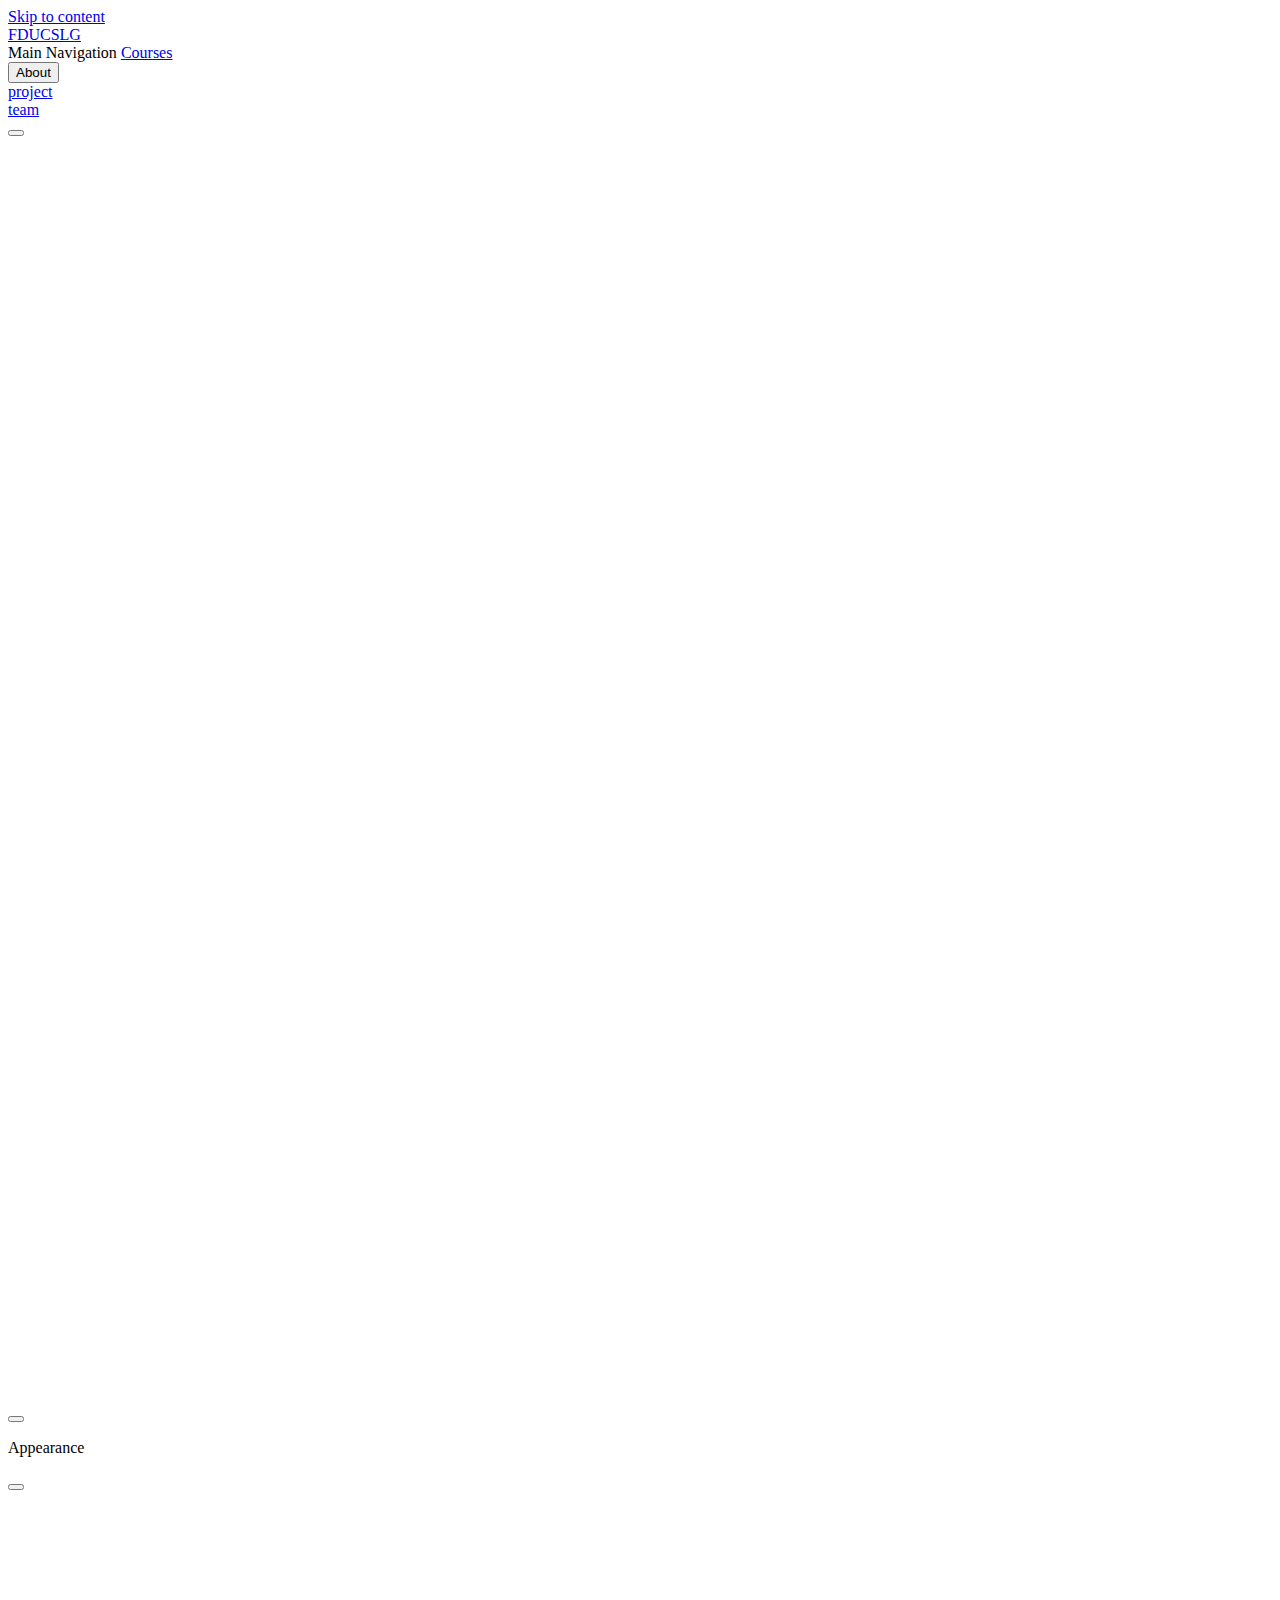
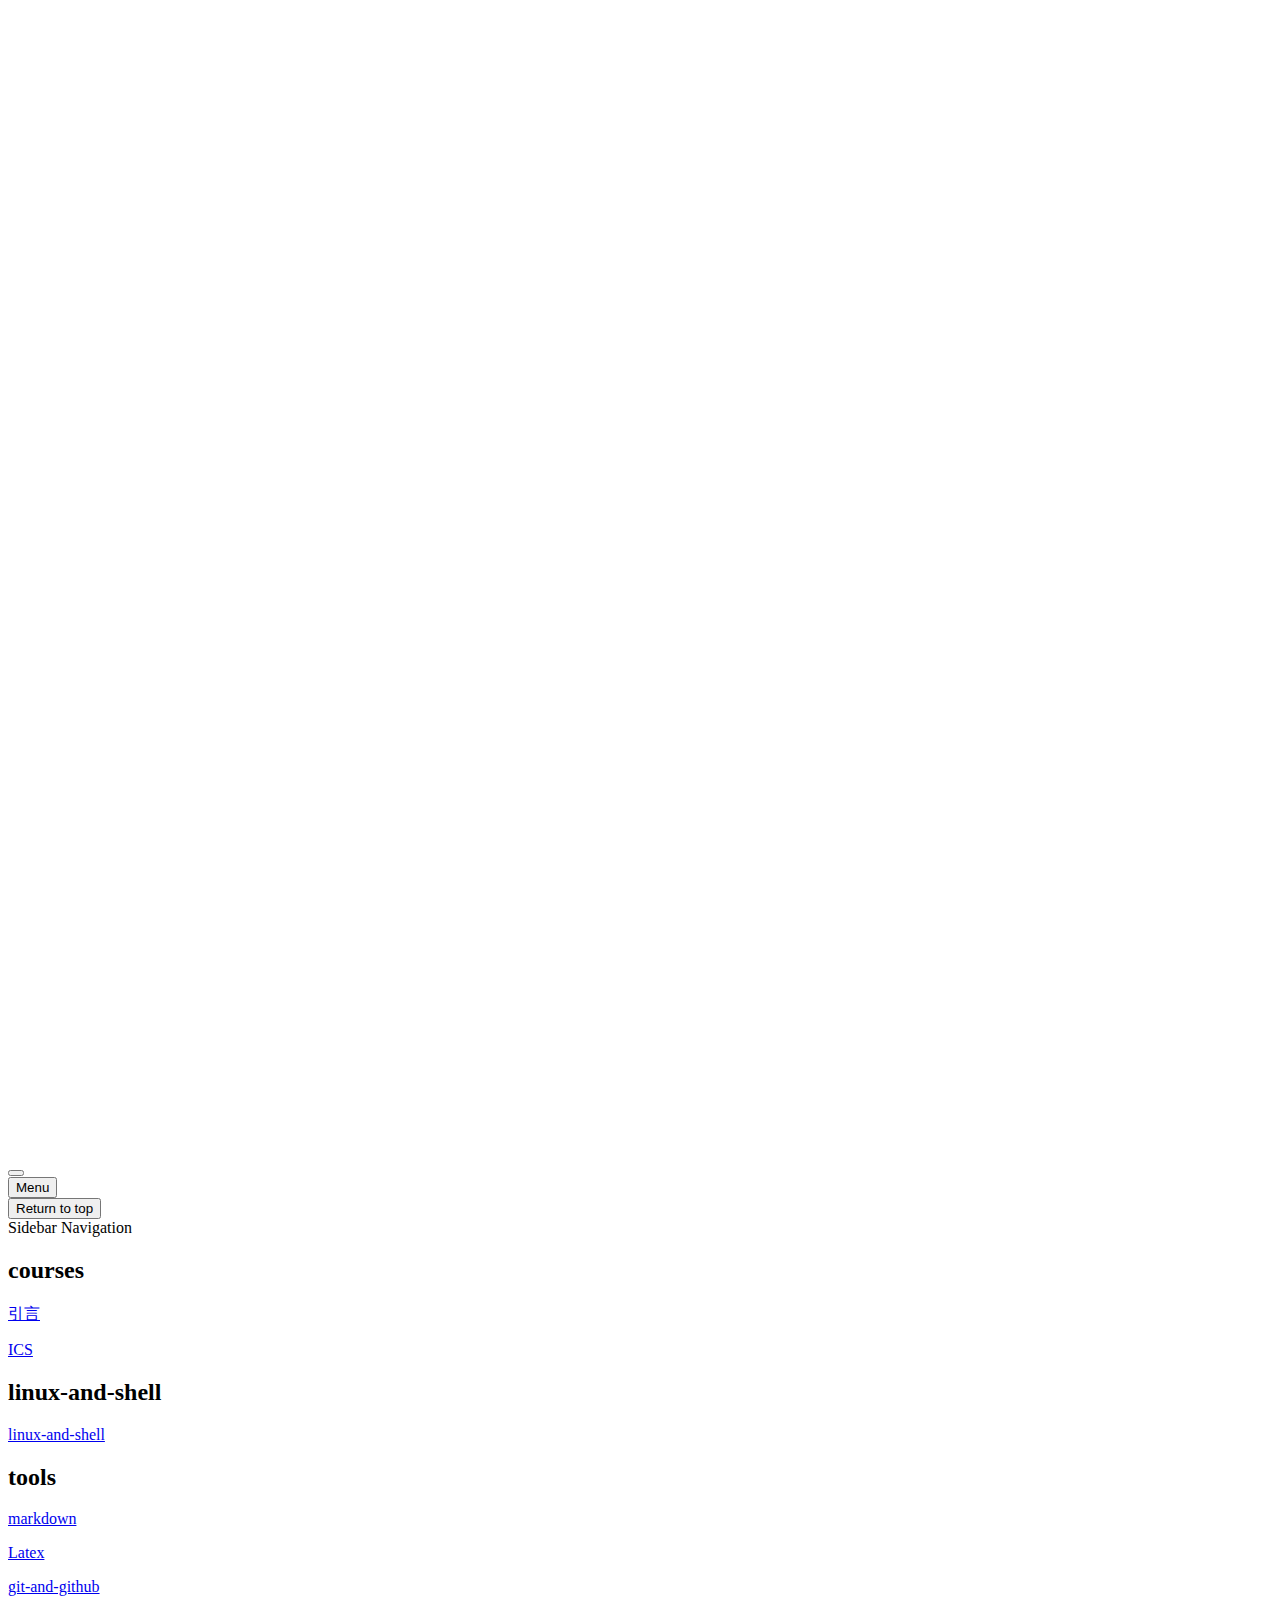
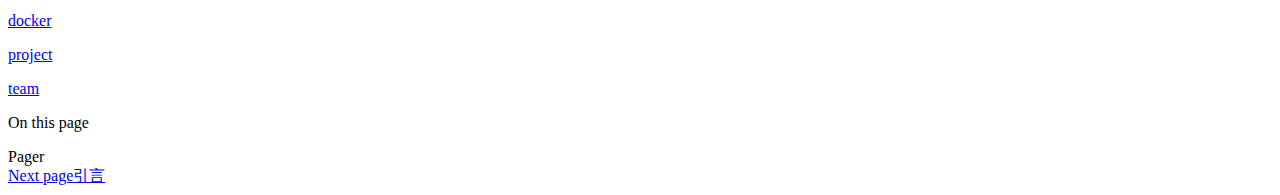
==== commit a865a92f: "deploy" ====
--- a/courses/index.html
+++ b/courses/index.html
@@ -6,20 +6,20 @@
     <title>COMP101</title>
     <meta name="description" content="FDUer 计算机入门指南">
     <meta name="generator" content="VitePress v1.6.3">
-    <link rel="preload stylesheet" href="/assets/style.6I2OlNvL.css" as="style">
-    <link rel="preload stylesheet" href="/vp-icons.css" as="style">
+    <link rel="preload stylesheet" href="/COMP101-test/assets/style.CaBuOEbW.css" as="style">
+    <link rel="preload stylesheet" href="/COMP101-test/vp-icons.css" as="style">
     
-    <script type="module" src="/assets/app.DfUfCOgh.js"></script>
-    <link rel="preload" href="/assets/inter-roman-latin.Di8DUHzh.woff2" as="font" type="font/woff2" crossorigin="">
-    <link rel="modulepreload" href="/assets/chunks/theme.C5nlkww_.js">
-    <link rel="modulepreload" href="/assets/chunks/framework.Dh1jimFm.js">
-    <link rel="modulepreload" href="/assets/courses_index.md.CqXRJ0dq.lean.js">
+    <script type="module" src="/COMP101-test/assets/app.xodUpKN7.js"></script>
+    <link rel="preload" href="/COMP101-test/assets/inter-roman-latin.Di8DUHzh.woff2" as="font" type="font/woff2" crossorigin="">
+    <link rel="modulepreload" href="/COMP101-test/assets/chunks/theme.C37LOks3.js">
+    <link rel="modulepreload" href="/COMP101-test/assets/chunks/framework.x02D3-nQ.js">
+    <link rel="modulepreload" href="/COMP101-test/assets/courses_index.md.bXCHwQEX.lean.js">
     <script id="check-dark-mode">(()=>{const e=localStorage.getItem("vitepress-theme-appearance")||"auto",a=window.matchMedia("(prefers-color-scheme: dark)").matches;(!e||e==="auto"?a:e==="dark")&&document.documentElement.classList.add("dark")})();</script>
     <script id="check-mac-os">document.documentElement.classList.toggle("mac",/Mac|iPhone|iPod|iPad/i.test(navigator.platform));</script>
   </head>
   <body>
-    <div id="app"><div class="Layout" data-v-bc69e1a8><!--[--><!--]--><!--[--><span tabindex="-1" data-v-fef01d4f></span><a href="#VPContent" class="VPSkipLink visually-hidden" data-v-fef01d4f>Skip to content</a><!--]--><!----><header class="VPNav" data-v-bc69e1a8 data-v-b13e4bf2><div class="VPNavBar" data-v-b13e4bf2 data-v-f122d96c><div class="wrapper" data-v-f122d96c><div class="container" data-v-f122d96c><div class="title" data-v-f122d96c><div class="VPNavBarTitle has-sidebar" data-v-f122d96c data-v-d7d91996><a class="title" href="/" data-v-d7d91996><!--[--><!--]--><!--[--><img class="VPImage logo" src="/fducslg.jpg" alt data-v-254b73f2><!--]--><span data-v-d7d91996>FDUCSLG</span><!--[--><!--]--></a></div></div><div class="content" data-v-f122d96c><div class="content-body" data-v-f122d96c><!--[--><!--]--><div class="VPNavBarSearch search" data-v-f122d96c><!----></div><nav aria-labelledby="main-nav-aria-label" class="VPNavBarMenu menu" data-v-f122d96c data-v-ba00bd65><span id="main-nav-aria-label" class="visually-hidden" data-v-ba00bd65> Main Navigation </span><!--[--><!--[--><a class="VPLink link VPNavBarMenuLink active" href="/courses/" tabindex="0" data-v-ba00bd65 data-v-866f7ed4><!--[--><span data-v-866f7ed4>Courses</span><!--]--></a><!--]--><!--[--><div class="VPFlyout VPNavBarMenuGroup" data-v-ba00bd65 data-v-cfa24567><button type="button" class="button" aria-haspopup="true" aria-expanded="false" data-v-cfa24567><span class="text" data-v-cfa24567><!----><span data-v-cfa24567>About</span><span class="vpi-chevron-down text-icon" data-v-cfa24567></span></span></button><div class="menu" data-v-cfa24567><div class="VPMenu" data-v-cfa24567 data-v-31b7a7bc><div class="items" data-v-31b7a7bc><!--[--><!--[--><div class="VPMenuGroup" data-v-31b7a7bc data-v-de96a2af><!----><!--[--><!--[--><div class="VPMenuLink" data-v-de96a2af data-v-88a4738f><a class="VPLink link" href="/project.html" data-v-88a4738f><!--[--><span data-v-88a4738f>project</span><!--]--></a></div><!--]--><!--[--><div class="VPMenuLink" data-v-de96a2af data-v-88a4738f><a class="VPLink link" href="/team.html" data-v-88a4738f><!--[--><span data-v-88a4738f>team</span><!--]--></a></div><!--]--><!--]--></div><!--]--><!--]--></div><!--[--><!--]--></div></div></div><!--]--><!--]--></nav><!----><div class="VPNavBarAppearance appearance" data-v-f122d96c data-v-9d6ee57a><button class="VPSwitch VPSwitchAppearance" type="button" role="switch" title aria-checked="false" data-v-9d6ee57a data-v-882f1bdf data-v-c5e388d4><span class="check" data-v-c5e388d4><span class="icon" data-v-c5e388d4><!--[--><span class="vpi-sun sun" data-v-882f1bdf></span><span class="vpi-moon moon" data-v-882f1bdf></span><!--]--></span></span></button></div><div class="VPSocialLinks VPNavBarSocialLinks social-links" data-v-f122d96c data-v-8e28ae5a data-v-78a2d4bd><!--[--><a class="VPSocialLink no-icon" href="https://github.com/FDUCSLG" aria-label="github" target="_blank" rel="noopener" data-v-78a2d4bd data-v-060f8461><span class="vpi-social-github"></span></a><a class="VPSocialLink no-icon" href="..." aria-label target="_blank" rel="noopener" data-v-78a2d4bd data-v-060f8461><svg role="img" viewBox="0 0 24 24" xmlns="SVG namespace"><title>Dribbble</title><path d="M12...6.38z"/></svg></a><!--]--></div><div class="VPFlyout VPNavBarExtra extra" data-v-f122d96c data-v-e216a4ae data-v-cfa24567><button type="button" class="button" aria-haspopup="true" aria-expanded="false" aria-label="extra navigation" data-v-cfa24567><span class="vpi-more-horizontal icon" data-v-cfa24567></span></button><div class="menu" data-v-cfa24567><div class="VPMenu" data-v-cfa24567 data-v-31b7a7bc><!----><!--[--><!--[--><!----><div class="group" data-v-e216a4ae><div class="item appearance" data-v-e216a4ae><p class="label" data-v-e216a4ae>Appearance</p><div class="appearance-action" data-v-e216a4ae><button class="VPSwitch VPSwitchAppearance" type="button" role="switch" title aria-checked="false" data-v-e216a4ae data-v-882f1bdf data-v-c5e388d4><span class="check" data-v-c5e388d4><span class="icon" data-v-c5e388d4><!--[--><span class="vpi-sun sun" data-v-882f1bdf></span><span class="vpi-moon moon" data-v-882f1bdf></span><!--]--></span></span></button></div></div></div><div class="group" data-v-e216a4ae><div class="item social-links" data-v-e216a4ae><div class="VPSocialLinks social-links-list" data-v-e216a4ae data-v-78a2d4bd><!--[--><a class="VPSocialLink no-icon" href="https://github.com/FDUCSLG" aria-label="github" target="_blank" rel="noopener" data-v-78a2d4bd data-v-060f8461><span class="vpi-social-github"></span></a><a class="VPSocialLink no-icon" href="..." aria-label target="_blank" rel="noopener" data-v-78a2d4bd data-v-060f8461><svg role="img" viewBox="0 0 24 24" xmlns="SVG namespace"><title>Dribbble</title><path d="M12...6.38z"/></svg></a><!--]--></div></div></div><!--]--><!--]--></div></div></div><!--[--><!--]--><button type="button" class="VPNavBarHamburger hamburger" aria-label="mobile navigation" aria-expanded="false" aria-controls="VPNavScreen" data-v-f122d96c data-v-d00ab371><span class="container" data-v-d00ab371><span class="top" data-v-d00ab371></span><span class="middle" data-v-d00ab371></span><span class="bottom" data-v-d00ab371></span></span></button></div></div></div></div><div class="divider" data-v-f122d96c><div class="divider-line" data-v-f122d96c></div></div></div><!----></header><div class="VPLocalNav has-sidebar empty" data-v-bc69e1a8 data-v-21aabe9e><div class="container" data-v-21aabe9e><button class="menu" aria-expanded="false" aria-controls="VPSidebarNav" data-v-21aabe9e><span class="vpi-align-left menu-icon" data-v-21aabe9e></span><span class="menu-text" data-v-21aabe9e>Menu</span></button><div class="VPLocalNavOutlineDropdown" style="--vp-vh:0px;" data-v-21aabe9e data-v-78093f32><button data-v-78093f32>Return to top</button><!----></div></div></div><aside class="VPSidebar" data-v-bc69e1a8 data-v-579c49f9><div class="curtain" data-v-579c49f9></div><nav class="nav" id="VPSidebarNav" aria-labelledby="sidebar-aria-label" tabindex="-1" data-v-579c49f9><span class="visually-hidden" id="sidebar-aria-label" data-v-579c49f9> Sidebar Navigation </span><!--[--><!--]--><!--[--><div class="no-transition group" data-v-0e60d2ad><section class="VPSidebarItem level-0 collapsible collapsed" data-v-0e60d2ad data-v-812feba1><div class="item" role="button" tabindex="0" data-v-812feba1><div class="indicator" data-v-812feba1></div><h2 class="text" data-v-812feba1>courses</h2><div class="caret" role="button" aria-label="toggle section" tabindex="0" data-v-812feba1><span class="vpi-chevron-right caret-icon" data-v-812feba1></span></div></div><div class="items" data-v-812feba1><!--[--><div class="VPSidebarItem level-1 is-link" data-v-812feba1 data-v-812feba1><div class="item" data-v-812feba1><div class="indicator" data-v-812feba1></div><a class="VPLink link link" href="/courses/index.html" data-v-812feba1><!--[--><p class="text" data-v-812feba1>引言</p><!--]--></a><!----></div><!----></div><div class="VPSidebarItem level-1 is-link" data-v-812feba1 data-v-812feba1><div class="item" data-v-812feba1><div class="indicator" data-v-812feba1></div><a class="VPLink link link" href="/courses/ICS.html" data-v-812feba1><!--[--><p class="text" data-v-812feba1>ICS</p><!--]--></a><!----></div><!----></div><!--]--></div></section></div><div class="no-transition group" data-v-0e60d2ad><section class="VPSidebarItem level-0 collapsible collapsed" data-v-0e60d2ad data-v-812feba1><div class="item" role="button" tabindex="0" data-v-812feba1><div class="indicator" data-v-812feba1></div><h2 class="text" data-v-812feba1>linux-and-shell</h2><div class="caret" role="button" aria-label="toggle section" tabindex="0" data-v-812feba1><span class="vpi-chevron-right caret-icon" data-v-812feba1></span></div></div><div class="items" data-v-812feba1><!--[--><div class="VPSidebarItem level-1 is-link" data-v-812feba1 data-v-812feba1><div class="item" data-v-812feba1><div class="indicator" data-v-812feba1></div><a class="VPLink link link" href="/linux-and-shell/linux-and-shell.html" data-v-812feba1><!--[--><p class="text" data-v-812feba1>linux-and-shell</p><!--]--></a><!----></div><!----></div><!--]--></div></section></div><div class="no-transition group" data-v-0e60d2ad><section class="VPSidebarItem level-0 collapsible collapsed" data-v-0e60d2ad data-v-812feba1><div class="item" role="button" tabindex="0" data-v-812feba1><div class="indicator" data-v-812feba1></div><h2 class="text" data-v-812feba1>tools</h2><div class="caret" role="button" aria-label="toggle section" tabindex="0" data-v-812feba1><span class="vpi-chevron-right caret-icon" data-v-812feba1></span></div></div><div class="items" data-v-812feba1><!--[--><div class="VPSidebarItem level-1 is-link" data-v-812feba1 data-v-812feba1><div class="item" data-v-812feba1><div class="indicator" data-v-812feba1></div><a class="VPLink link link" href="/tools/markdown.html" data-v-812feba1><!--[--><p class="text" data-v-812feba1>markdown</p><!--]--></a><!----></div><!----></div><div class="VPSidebarItem level-1 is-link" data-v-812feba1 data-v-812feba1><div class="item" data-v-812feba1><div class="indicator" data-v-812feba1></div><a class="VPLink link link" href="/tools/Latex.html" data-v-812feba1><!--[--><p class="text" data-v-812feba1>Latex</p><!--]--></a><!----></div><!----></div><div class="VPSidebarItem level-1 is-link" data-v-812feba1 data-v-812feba1><div class="item" data-v-812feba1><div class="indicator" data-v-812feba1></div><a class="VPLink link link" href="/tools/git-and-github.html" data-v-812feba1><!--[--><p class="text" data-v-812feba1>git-and-github</p><!--]--></a><!----></div><!----></div><div class="VPSidebarItem level-1 is-link" data-v-812feba1 data-v-812feba1><div class="item" data-v-812feba1><div class="indicator" data-v-812feba1></div><a class="VPLink link link" href="/tools/docker.html" data-v-812feba1><!--[--><p class="text" data-v-812feba1>docker</p><!--]--></a><!----></div><!----></div><!--]--></div></section></div><div class="no-transition group" data-v-0e60d2ad><section class="VPSidebarItem level-0" data-v-0e60d2ad data-v-812feba1><!----><div class="items" data-v-812feba1><!--[--><div class="VPSidebarItem level-1 is-link" data-v-812feba1 data-v-812feba1><div class="item" data-v-812feba1><div class="indicator" data-v-812feba1></div><a class="VPLink link link" href="/project.html" data-v-812feba1><!--[--><p class="text" data-v-812feba1>project</p><!--]--></a><!----></div><!----></div><div class="VPSidebarItem level-1 is-link" data-v-812feba1 data-v-812feba1><div class="item" data-v-812feba1><div class="indicator" data-v-812feba1></div><a class="VPLink link link" href="/team.html" data-v-812feba1><!--[--><p class="text" data-v-812feba1>team</p><!--]--></a><!----></div><!----></div><!--]--></div></section></div><!--]--><!--[--><!--]--></nav></aside><div class="VPContent has-sidebar" id="VPContent" data-v-bc69e1a8 data-v-b0245a29><div class="VPDoc has-sidebar has-aside" data-v-b0245a29 data-v-625e2247><!--[--><!--]--><div class="container" data-v-625e2247><div class="aside" data-v-625e2247><div class="aside-curtain" data-v-625e2247></div><div class="aside-container" data-v-625e2247><div class="aside-content" data-v-625e2247><div class="VPDocAside" data-v-625e2247 data-v-6202d192><!--[--><!--]--><!--[--><!--]--><nav aria-labelledby="doc-outline-aria-label" class="VPDocAsideOutline" data-v-6202d192 data-v-a1863ca6><div class="content" data-v-a1863ca6><div class="outline-marker" data-v-a1863ca6></div><div aria-level="2" class="outline-title" id="doc-outline-aria-label" role="heading" data-v-a1863ca6>On this page</div><ul class="VPDocOutlineItem root" data-v-a1863ca6 data-v-ea9059da><!--[--><!--]--></ul></div></nav><!--[--><!--]--><div class="spacer" data-v-6202d192></div><!--[--><!--]--><!----><!--[--><!--]--><!--[--><!--]--></div></div></div></div><div class="content" data-v-625e2247><div class="content-container" data-v-625e2247><!--[--><!--]--><main class="main" data-v-625e2247><div style="position:relative;" class="vp-doc _courses_" data-v-625e2247><div></div></div></main><footer class="VPDocFooter" data-v-625e2247 data-v-1a5d402b><!--[--><!--]--><!----><nav class="prev-next" aria-labelledby="doc-footer-aria-label" data-v-1a5d402b><span class="visually-hidden" id="doc-footer-aria-label" data-v-1a5d402b>Pager</span><div class="pager" data-v-1a5d402b><!----></div><div class="pager" data-v-1a5d402b><a class="VPLink link pager-link next" href="/courses/index.html" data-v-1a5d402b><!--[--><span class="desc" data-v-1a5d402b>Next page</span><span class="title" data-v-1a5d402b>引言</span><!--]--></a></div></nav></footer><!--[--><!--]--></div></div></div><!--[--><!--]--></div></div><!----><!--[--><!--]--></div></div>
-    <script>window.__VP_HASH_MAP__=JSON.parse("{\"courses_ics.md\":\"CasiAr5U\",\"courses_index.md\":\"CqXRJ0dq\",\"index.md\":\"BLl_sl48\",\"linux-and-shell_index.md\":\"DHGtX-ZU\",\"linux-and-shell_linux-and-shell.md\":\"CJbKz5qx\",\"project.md\":\"D7SlT0OD\",\"team.md\":\"DAgwaS3x\",\"tools_docker.md\":\"Dnl8UGDo\",\"tools_git-and-github.md\":\"BqpT3DE5\",\"tools_index.md\":\"C-ow3N-i\",\"tools_latex.md\":\"DQq5chk1\",\"tools_markdown.md\":\"B2K-l1_R\"}");window.__VP_SITE_DATA__=JSON.parse("{\"lang\":\"en-US\",\"dir\":\"ltr\",\"title\":\"COMP101\",\"description\":\"FDUer 计算机入门指南\",\"base\":\"/\",\"head\":[],\"router\":{\"prefetchLinks\":true},\"appearance\":true,\"themeConfig\":{\"siteTitle\":\"FDUCSLG\",\"logo\":\"/fducslg.jpg\",\"nav\":[{\"text\":\"Courses\",\"link\":\"/courses/\"},{\"text\":\"About\",\"items\":[{\"items\":[{\"text\":\"project\",\"link\":\"/project\"},{\"text\":\"team\",\"link\":\"/team\"}]}]}],\"socialLinks\":[{\"icon\":\"github\",\"link\":\"https://github.com/FDUCSLG\"},{\"icon\":{\"svg\":\"<svg role=\\\"img\\\" viewBox=\\\"0 0 24 24\\\" xmlns=\\\"SVG namespace\\\"><title>Dribbble</title><path d=\\\"M12...6.38z\\\"/></svg>\"},\"link\":\"...\"}],\"sidebar\":[{\"text\":\"courses\",\"collapsible\":true,\"collapsed\":true,\"items\":[{\"text\":\"引言\",\"link\":\"/courses/index\"},{\"text\":\"ICS\",\"link\":\"/courses/ICS\"}]},{\"text\":\"linux-and-shell\",\"collapsible\":true,\"collapsed\":true,\"items\":[{\"text\":\"linux-and-shell\",\"link\":\"/linux-and-shell/linux-and-shell\"}]},{\"text\":\"tools\",\"collapsible\":true,\"collapsed\":true,\"items\":[{\"text\":\"markdown\",\"link\":\"tools/markdown\"},{\"text\":\"Latex\",\"link\":\"tools/Latex\"},{\"text\":\"git-and-github\",\"link\":\"tools/git-and-github\"},{\"text\":\"docker\",\"link\":\"tools/docker\"}]},{\"text\":\"project\",\"link\":\"project\"},{\"text\":\"team\",\"link\":\"team\"}]},\"locales\":{},\"scrollOffset\":134,\"cleanUrls\":false}");</script>
+    <div id="app"><div class="Layout" data-v-bc69e1a8><!--[--><!--]--><!--[--><span tabindex="-1" data-v-fef01d4f></span><a href="#VPContent" class="VPSkipLink visually-hidden" data-v-fef01d4f>Skip to content</a><!--]--><!----><header class="VPNav" data-v-bc69e1a8 data-v-b13e4bf2><div class="VPNavBar" data-v-b13e4bf2 data-v-f122d96c><div class="wrapper" data-v-f122d96c><div class="container" data-v-f122d96c><div class="title" data-v-f122d96c><div class="VPNavBarTitle has-sidebar" data-v-f122d96c data-v-d7d91996><a class="title" href="/COMP101-test/" data-v-d7d91996><!--[--><!--]--><!--[--><img class="VPImage logo" src="/COMP101-test/fducslg.jpg" alt data-v-254b73f2><!--]--><span data-v-d7d91996>FDUCSLG</span><!--[--><!--]--></a></div></div><div class="content" data-v-f122d96c><div class="content-body" data-v-f122d96c><!--[--><!--]--><div class="VPNavBarSearch search" data-v-f122d96c><!----></div><nav aria-labelledby="main-nav-aria-label" class="VPNavBarMenu menu" data-v-f122d96c data-v-ba00bd65><span id="main-nav-aria-label" class="visually-hidden" data-v-ba00bd65> Main Navigation </span><!--[--><!--[--><a class="VPLink link VPNavBarMenuLink active" href="/COMP101-test/courses/" tabindex="0" data-v-ba00bd65 data-v-866f7ed4><!--[--><span data-v-866f7ed4>Courses</span><!--]--></a><!--]--><!--[--><div class="VPFlyout VPNavBarMenuGroup" data-v-ba00bd65 data-v-cfa24567><button type="button" class="button" aria-haspopup="true" aria-expanded="false" data-v-cfa24567><span class="text" data-v-cfa24567><!----><span data-v-cfa24567>About</span><span class="vpi-chevron-down text-icon" data-v-cfa24567></span></span></button><div class="menu" data-v-cfa24567><div class="VPMenu" data-v-cfa24567 data-v-31b7a7bc><div class="items" data-v-31b7a7bc><!--[--><!--[--><div class="VPMenuGroup" data-v-31b7a7bc data-v-de96a2af><!----><!--[--><!--[--><div class="VPMenuLink" data-v-de96a2af data-v-88a4738f><a class="VPLink link" href="/COMP101-test/project.html" data-v-88a4738f><!--[--><span data-v-88a4738f>project</span><!--]--></a></div><!--]--><!--[--><div class="VPMenuLink" data-v-de96a2af data-v-88a4738f><a class="VPLink link" href="/COMP101-test/team.html" data-v-88a4738f><!--[--><span data-v-88a4738f>team</span><!--]--></a></div><!--]--><!--]--></div><!--]--><!--]--></div><!--[--><!--]--></div></div></div><!--]--><!--]--></nav><!----><div class="VPNavBarAppearance appearance" data-v-f122d96c data-v-9d6ee57a><button class="VPSwitch VPSwitchAppearance" type="button" role="switch" title aria-checked="false" data-v-9d6ee57a data-v-882f1bdf data-v-c5e388d4><span class="check" data-v-c5e388d4><span class="icon" data-v-c5e388d4><!--[--><span class="vpi-sun sun" data-v-882f1bdf></span><span class="vpi-moon moon" data-v-882f1bdf></span><!--]--></span></span></button></div><div class="VPSocialLinks VPNavBarSocialLinks social-links" data-v-f122d96c data-v-8e28ae5a data-v-78a2d4bd><!--[--><a class="VPSocialLink no-icon" href="https://github.com/FDUCSLG" aria-label="github" target="_blank" rel="noopener" data-v-78a2d4bd data-v-060f8461><span class="vpi-social-github"></span></a><a class="VPSocialLink no-icon" href="..." aria-label target="_blank" rel="noopener" data-v-78a2d4bd data-v-060f8461><svg role="img" viewBox="0 0 24 24" xmlns="SVG namespace"><title>Dribbble</title><path d="M12...6.38z"/></svg></a><!--]--></div><div class="VPFlyout VPNavBarExtra extra" data-v-f122d96c data-v-e216a4ae data-v-cfa24567><button type="button" class="button" aria-haspopup="true" aria-expanded="false" aria-label="extra navigation" data-v-cfa24567><span class="vpi-more-horizontal icon" data-v-cfa24567></span></button><div class="menu" data-v-cfa24567><div class="VPMenu" data-v-cfa24567 data-v-31b7a7bc><!----><!--[--><!--[--><!----><div class="group" data-v-e216a4ae><div class="item appearance" data-v-e216a4ae><p class="label" data-v-e216a4ae>Appearance</p><div class="appearance-action" data-v-e216a4ae><button class="VPSwitch VPSwitchAppearance" type="button" role="switch" title aria-checked="false" data-v-e216a4ae data-v-882f1bdf data-v-c5e388d4><span class="check" data-v-c5e388d4><span class="icon" data-v-c5e388d4><!--[--><span class="vpi-sun sun" data-v-882f1bdf></span><span class="vpi-moon moon" data-v-882f1bdf></span><!--]--></span></span></button></div></div></div><div class="group" data-v-e216a4ae><div class="item social-links" data-v-e216a4ae><div class="VPSocialLinks social-links-list" data-v-e216a4ae data-v-78a2d4bd><!--[--><a class="VPSocialLink no-icon" href="https://github.com/FDUCSLG" aria-label="github" target="_blank" rel="noopener" data-v-78a2d4bd data-v-060f8461><span class="vpi-social-github"></span></a><a class="VPSocialLink no-icon" href="..." aria-label target="_blank" rel="noopener" data-v-78a2d4bd data-v-060f8461><svg role="img" viewBox="0 0 24 24" xmlns="SVG namespace"><title>Dribbble</title><path d="M12...6.38z"/></svg></a><!--]--></div></div></div><!--]--><!--]--></div></div></div><!--[--><!--]--><button type="button" class="VPNavBarHamburger hamburger" aria-label="mobile navigation" aria-expanded="false" aria-controls="VPNavScreen" data-v-f122d96c data-v-d00ab371><span class="container" data-v-d00ab371><span class="top" data-v-d00ab371></span><span class="middle" data-v-d00ab371></span><span class="bottom" data-v-d00ab371></span></span></button></div></div></div></div><div class="divider" data-v-f122d96c><div class="divider-line" data-v-f122d96c></div></div></div><!----></header><div class="VPLocalNav has-sidebar empty" data-v-bc69e1a8 data-v-21aabe9e><div class="container" data-v-21aabe9e><button class="menu" aria-expanded="false" aria-controls="VPSidebarNav" data-v-21aabe9e><span class="vpi-align-left menu-icon" data-v-21aabe9e></span><span class="menu-text" data-v-21aabe9e>Menu</span></button><div class="VPLocalNavOutlineDropdown" style="--vp-vh:0px;" data-v-21aabe9e data-v-78093f32><button data-v-78093f32>Return to top</button><!----></div></div></div><aside class="VPSidebar" data-v-bc69e1a8 data-v-579c49f9><div class="curtain" data-v-579c49f9></div><nav class="nav" id="VPSidebarNav" aria-labelledby="sidebar-aria-label" tabindex="-1" data-v-579c49f9><span class="visually-hidden" id="sidebar-aria-label" data-v-579c49f9> Sidebar Navigation </span><!--[--><!--]--><!--[--><div class="no-transition group" data-v-0e60d2ad><section class="VPSidebarItem level-0 collapsible collapsed" data-v-0e60d2ad data-v-812feba1><div class="item" role="button" tabindex="0" data-v-812feba1><div class="indicator" data-v-812feba1></div><h2 class="text" data-v-812feba1>courses</h2><div class="caret" role="button" aria-label="toggle section" tabindex="0" data-v-812feba1><span class="vpi-chevron-right caret-icon" data-v-812feba1></span></div></div><div class="items" data-v-812feba1><!--[--><div class="VPSidebarItem level-1 is-link" data-v-812feba1 data-v-812feba1><div class="item" data-v-812feba1><div class="indicator" data-v-812feba1></div><a class="VPLink link link" href="/COMP101-test/courses/index.html" data-v-812feba1><!--[--><p class="text" data-v-812feba1>引言</p><!--]--></a><!----></div><!----></div><div class="VPSidebarItem level-1 is-link" data-v-812feba1 data-v-812feba1><div class="item" data-v-812feba1><div class="indicator" data-v-812feba1></div><a class="VPLink link link" href="/COMP101-test/courses/ICS.html" data-v-812feba1><!--[--><p class="text" data-v-812feba1>ICS</p><!--]--></a><!----></div><!----></div><!--]--></div></section></div><div class="no-transition group" data-v-0e60d2ad><section class="VPSidebarItem level-0 collapsible collapsed" data-v-0e60d2ad data-v-812feba1><div class="item" role="button" tabindex="0" data-v-812feba1><div class="indicator" data-v-812feba1></div><h2 class="text" data-v-812feba1>linux-and-shell</h2><div class="caret" role="button" aria-label="toggle section" tabindex="0" data-v-812feba1><span class="vpi-chevron-right caret-icon" data-v-812feba1></span></div></div><div class="items" data-v-812feba1><!--[--><div class="VPSidebarItem level-1 is-link" data-v-812feba1 data-v-812feba1><div class="item" data-v-812feba1><div class="indicator" data-v-812feba1></div><a class="VPLink link link" href="/COMP101-test/linux-and-shell/linux-and-shell.html" data-v-812feba1><!--[--><p class="text" data-v-812feba1>linux-and-shell</p><!--]--></a><!----></div><!----></div><!--]--></div></section></div><div class="no-transition group" data-v-0e60d2ad><section class="VPSidebarItem level-0 collapsible collapsed" data-v-0e60d2ad data-v-812feba1><div class="item" role="button" tabindex="0" data-v-812feba1><div class="indicator" data-v-812feba1></div><h2 class="text" data-v-812feba1>tools</h2><div class="caret" role="button" aria-label="toggle section" tabindex="0" data-v-812feba1><span class="vpi-chevron-right caret-icon" data-v-812feba1></span></div></div><div class="items" data-v-812feba1><!--[--><div class="VPSidebarItem level-1 is-link" data-v-812feba1 data-v-812feba1><div class="item" data-v-812feba1><div class="indicator" data-v-812feba1></div><a class="VPLink link link" href="/COMP101-test/tools/markdown.html" data-v-812feba1><!--[--><p class="text" data-v-812feba1>markdown</p><!--]--></a><!----></div><!----></div><div class="VPSidebarItem level-1 is-link" data-v-812feba1 data-v-812feba1><div class="item" data-v-812feba1><div class="indicator" data-v-812feba1></div><a class="VPLink link link" href="/COMP101-test/tools/latex.html" data-v-812feba1><!--[--><p class="text" data-v-812feba1>Latex</p><!--]--></a><!----></div><!----></div><div class="VPSidebarItem level-1 is-link" data-v-812feba1 data-v-812feba1><div class="item" data-v-812feba1><div class="indicator" data-v-812feba1></div><a class="VPLink link link" href="/COMP101-test/tools/git-and-github.html" data-v-812feba1><!--[--><p class="text" data-v-812feba1>git-and-github</p><!--]--></a><!----></div><!----></div><div class="VPSidebarItem level-1 is-link" data-v-812feba1 data-v-812feba1><div class="item" data-v-812feba1><div class="indicator" data-v-812feba1></div><a class="VPLink link link" href="/COMP101-test/tools/docker.html" data-v-812feba1><!--[--><p class="text" data-v-812feba1>docker</p><!--]--></a><!----></div><!----></div><!--]--></div></section></div><div class="no-transition group" data-v-0e60d2ad><section class="VPSidebarItem level-0" data-v-0e60d2ad data-v-812feba1><!----><div class="items" data-v-812feba1><!--[--><div class="VPSidebarItem level-1 is-link" data-v-812feba1 data-v-812feba1><div class="item" data-v-812feba1><div class="indicator" data-v-812feba1></div><a class="VPLink link link" href="/COMP101-test/project.html" data-v-812feba1><!--[--><p class="text" data-v-812feba1>project</p><!--]--></a><!----></div><!----></div><div class="VPSidebarItem level-1 is-link" data-v-812feba1 data-v-812feba1><div class="item" data-v-812feba1><div class="indicator" data-v-812feba1></div><a class="VPLink link link" href="/COMP101-test/team.html" data-v-812feba1><!--[--><p class="text" data-v-812feba1>team</p><!--]--></a><!----></div><!----></div><!--]--></div></section></div><!--]--><!--[--><!--]--></nav></aside><div class="VPContent has-sidebar" id="VPContent" data-v-bc69e1a8 data-v-b0245a29><div class="VPDoc has-sidebar has-aside" data-v-b0245a29 data-v-625e2247><!--[--><!--]--><div class="container" data-v-625e2247><div class="aside" data-v-625e2247><div class="aside-curtain" data-v-625e2247></div><div class="aside-container" data-v-625e2247><div class="aside-content" data-v-625e2247><div class="VPDocAside" data-v-625e2247 data-v-6202d192><!--[--><!--]--><!--[--><!--]--><nav aria-labelledby="doc-outline-aria-label" class="VPDocAsideOutline" data-v-6202d192 data-v-a1863ca6><div class="content" data-v-a1863ca6><div class="outline-marker" data-v-a1863ca6></div><div aria-level="2" class="outline-title" id="doc-outline-aria-label" role="heading" data-v-a1863ca6>On this page</div><ul class="VPDocOutlineItem root" data-v-a1863ca6 data-v-ea9059da><!--[--><!--]--></ul></div></nav><!--[--><!--]--><div class="spacer" data-v-6202d192></div><!--[--><!--]--><!----><!--[--><!--]--><!--[--><!--]--></div></div></div></div><div class="content" data-v-625e2247><div class="content-container" data-v-625e2247><!--[--><!--]--><main class="main" data-v-625e2247><div style="position:relative;" class="vp-doc _COMP101-test_courses_" data-v-625e2247><div></div></div></main><footer class="VPDocFooter" data-v-625e2247 data-v-1a5d402b><!--[--><!--]--><!----><nav class="prev-next" aria-labelledby="doc-footer-aria-label" data-v-1a5d402b><span class="visually-hidden" id="doc-footer-aria-label" data-v-1a5d402b>Pager</span><div class="pager" data-v-1a5d402b><!----></div><div class="pager" data-v-1a5d402b><a class="VPLink link pager-link next" href="/COMP101-test/courses/index.html" data-v-1a5d402b><!--[--><span class="desc" data-v-1a5d402b>Next page</span><span class="title" data-v-1a5d402b>引言</span><!--]--></a></div></nav></footer><!--[--><!--]--></div></div></div><!--[--><!--]--></div></div><!----><!--[--><!--]--></div></div>
+    <script>window.__VP_HASH_MAP__=JSON.parse("{\"courses_ics.md\":\"DBSYQjiy\",\"courses_index.md\":\"bXCHwQEX\",\"index.md\":\"BzoZSfrn\",\"linux-and-shell_index.md\":\"DXsGrIfy\",\"linux-and-shell_linux-and-shell.md\":\"DiWVO4rK\",\"project.md\":\"x0Z6lhmP\",\"team.md\":\"DiiQlo9I\",\"tools_docker.md\":\"CwU-qMo6\",\"tools_git-and-github.md\":\"CpkQHiZB\",\"tools_index.md\":\"BhfXXoRW\",\"tools_latex.md\":\"DaVOZls-\",\"tools_markdown.md\":\"Cc3cBxJr\"}");window.__VP_SITE_DATA__=JSON.parse("{\"lang\":\"en-US\",\"dir\":\"ltr\",\"title\":\"COMP101\",\"description\":\"FDUer 计算机入门指南\",\"base\":\"/COMP101-test/\",\"head\":[],\"router\":{\"prefetchLinks\":true},\"appearance\":true,\"themeConfig\":{\"siteTitle\":\"FDUCSLG\",\"logo\":\"/fducslg.jpg\",\"nav\":[{\"text\":\"Courses\",\"link\":\"/courses/\"},{\"text\":\"About\",\"items\":[{\"items\":[{\"text\":\"project\",\"link\":\"/project\"},{\"text\":\"team\",\"link\":\"/team\"}]}]}],\"socialLinks\":[{\"icon\":\"github\",\"link\":\"https://github.com/FDUCSLG\"},{\"icon\":{\"svg\":\"<svg role=\\\"img\\\" viewBox=\\\"0 0 24 24\\\" xmlns=\\\"SVG namespace\\\"><title>Dribbble</title><path d=\\\"M12...6.38z\\\"/></svg>\"},\"link\":\"...\"}],\"sidebar\":[{\"text\":\"courses\",\"collapsible\":true,\"collapsed\":true,\"items\":[{\"text\":\"引言\",\"link\":\"/courses/index\"},{\"text\":\"ICS\",\"link\":\"/courses/ICS\"}]},{\"text\":\"linux-and-shell\",\"collapsible\":true,\"collapsed\":true,\"items\":[{\"text\":\"linux-and-shell\",\"link\":\"/linux-and-shell/linux-and-shell\"}]},{\"text\":\"tools\",\"collapsible\":true,\"collapsed\":true,\"items\":[{\"text\":\"markdown\",\"link\":\"tools/markdown\"},{\"text\":\"Latex\",\"link\":\"tools/latex\"},{\"text\":\"git-and-github\",\"link\":\"tools/git-and-github\"},{\"text\":\"docker\",\"link\":\"tools/docker\"}]},{\"text\":\"project\",\"link\":\"project\"},{\"text\":\"team\",\"link\":\"team\"}]},\"locales\":{},\"scrollOffset\":134,\"cleanUrls\":false}");</script>
     
   </body>
 </html>